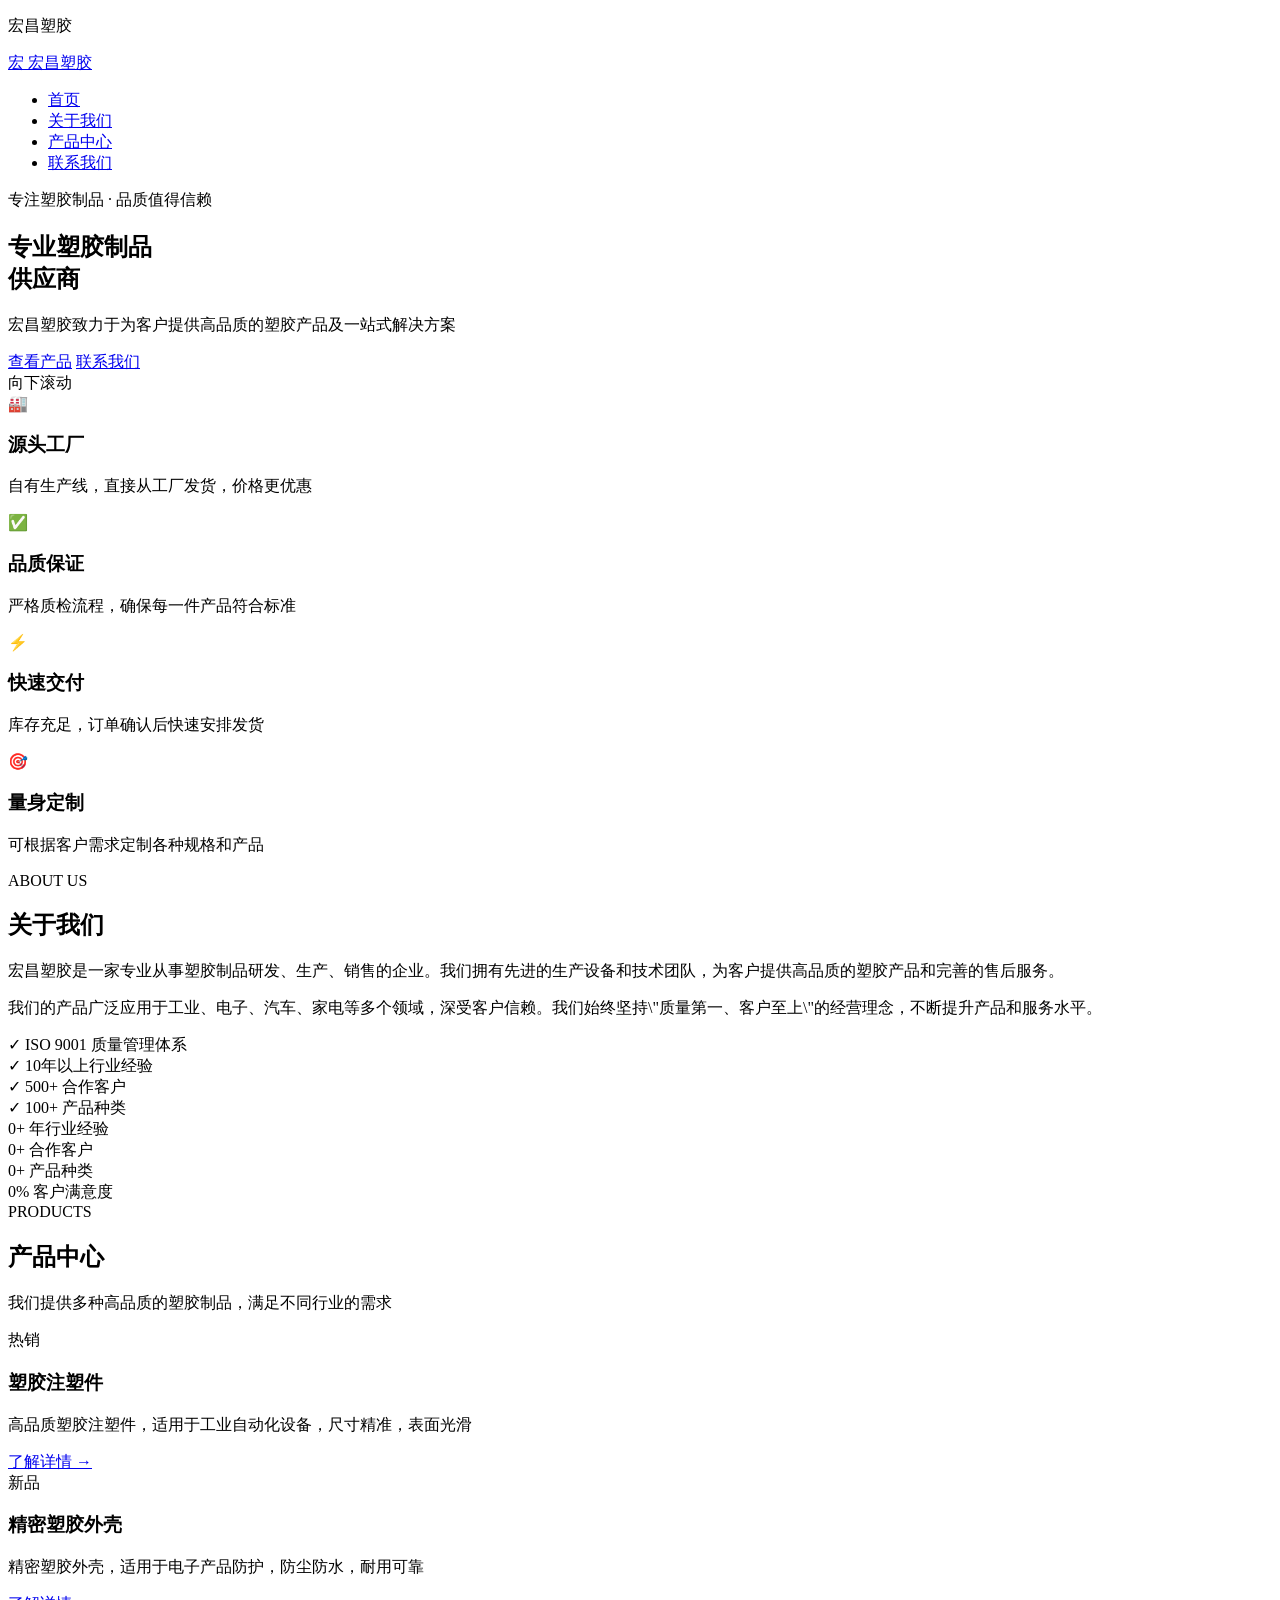
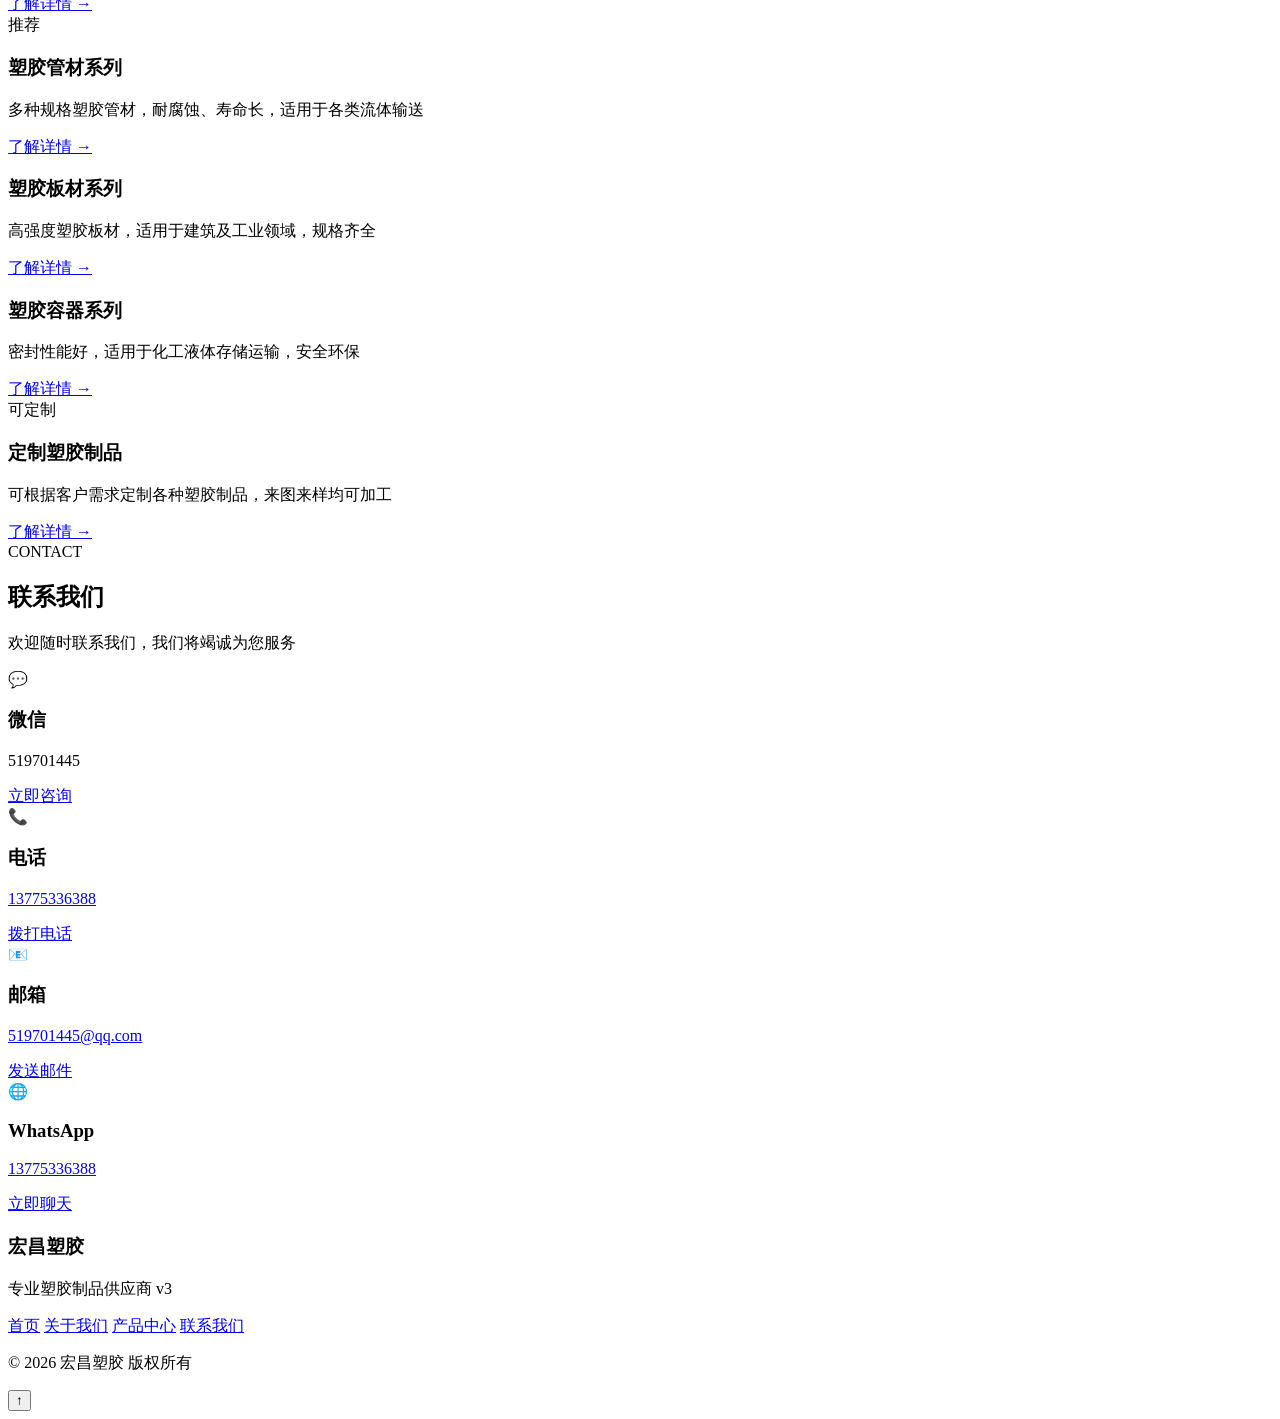
==== index.html @ 7a1fdb58 "强制刷新版本v3" ====
﻿<!DOCTYPE html>
<html lang=\"zh-CN\">
<head>
    <meta charset=\"UTF-8\">
    <meta name=\"viewport\" content=\"width=device-width, initial-scale=1.0\">
    <title>宏昌塑胶 - 专业塑胶制品供应商 v3</title>
    <link rel=\"stylesheet\" href="css/style.css?t=202607172342">
    <!-- 引入 Google Fonts -->
    <link rel=\"preconnect\" href=\"https://fonts.googleapis.com\">
    <link href=\"https://fonts.googleapis.com/css2?family=Noto+Sans+SC:wght@300;400;500;700;900&display=swap\" rel=\"stylesheet\">
</head>
<body>
    <!-- 加载动画 -->
    <div class=\"loader\" id=\"loader\">
        <div class=\"loader-circle\"></div>
        <p class=\"loader-text\">宏昌塑胶</p>
    </div>

    <!-- 导航栏 -->
    <nav class=\"navbar\" id=\"navbar\">
        <div class=\"container nav-content\">
            <a href=\"#home\" class=\"logo\">
                <span class=\"logo-icon\">宏</span>
                <span class=\"logo-text\">宏昌塑胶</span>
            </a>
            <ul class=\"nav-links\" id=\"navLinks\">
                <li><a href=\"#home\" class=\"nav-link active\">首页</a></li>
                <li><a href=\"#about\" class=\"nav-link\">关于我们</a></li>
                <li><a href=\"#products\" class=\"nav-link\">产品中心</a></li>
                <li><a href=\"#contact\" class=\"nav-link\">联系我们</a></li>
            </ul>
            <div class=\"hamburger\" id=\"hamburger\">
                <span></span>
                <span></span>
                <span></span>
            </div>
        </div>
    </nav>

    <!-- 首页横幅 -->
    <section id=\"home\" class=\"hero\">
        <div class=\"hero-bg-pattern\"></div>
        <div class=\"container hero-content\">
            <div class=\"hero-badge fade-up\">专注塑胶制品 · 品质值得信赖</div>
            <h1 class=\"fade-up delay-1\">专业塑胶制品<br>供应商</h1>
            <p class=\"fade-up delay-2\">宏昌塑胶致力于为客户提供高品质的塑胶产品及一站式解决方案</p>
            <div class=\"hero-buttons fade-up delay-3\">
                <a href=\"#products\" class=\"btn-primary\">查看产品</a>
                <a href=\"#contact\" class=\"btn-secondary\">联系我们</a>
            </div>
        </div>
        <div class=\"hero-scroll-indicator\">
            <span>向下滚动</span>
            <div class=\"scroll-arrow\"></div>
        </div>
    </section>

    <!-- 优势亮点 -->
    <section class=\"advantages fade-in\">
        <div class=\"container\">
            <div class=\"advantage-grid\">
                <div class=\"advantage-item\">
                    <div class=\"advantage-icon\">🏭</div>
                    <h3>源头工厂</h3>
                    <p>自有生产线，直接从工厂发货，价格更优惠</p>
                </div>
                <div class=\"advantage-item\">
                    <div class=\"advantage-icon\">✅</div>
                    <h3>品质保证</h3>
                    <p>严格质检流程，确保每一件产品符合标准</p>
                </div>
                <div class=\"advantage-item\">
                    <div class=\"advantage-icon\">⚡</div>
                    <h3>快速交付</h3>
                    <p>库存充足，订单确认后快速安排发货</p>
                </div>
                <div class=\"advantage-item\">
                    <div class=\"advantage-icon\">🎯</div>
                    <h3>量身定制</h3>
                    <p>可根据客户需求定制各种规格和产品</p>
                </div>
            </div>
        </div>
    </section>

    <!-- 关于我们 -->
    <section id=\"about\" class=\"about\">
        <div class=\"container\">
            <div class=\"about-wrapper\">
                <div class=\"about-left fade-in\">
                    <span class=\"section-label\">ABOUT US</span>
                    <h2 class=\"section-title\">关于我们</h2>
                    <div class=\"section-line\"></div>
                    <p class=\"about-desc\">宏昌塑胶是一家专业从事塑胶制品研发、生产、销售的企业。我们拥有先进的生产设备和技术团队，为客户提供高品质的塑胶产品和完善的售后服务。</p>
                    <p class=\"about-desc\">我们的产品广泛应用于工业、电子、汽车、家电等多个领域，深受客户信赖。我们始终坚持\"质量第一、客户至上\"的经营理念，不断提升产品和服务水平。</p>
                    <div class=\"about-features\">
                        <div class=\"feature-item\">
                            <span class=\"feature-check\">✓</span>
                            <span>ISO 9001 质量管理体系</span>
                        </div>
                        <div class=\"feature-item\">
                            <span class=\"feature-check\">✓</span>
                            <span>10年以上行业经验</span>
                        </div>
                        <div class=\"feature-item\">
                            <span class=\"feature-check\">✓</span>
                            <span>500+ 合作客户</span>
                        </div>
                        <div class=\"feature-item\">
                            <span class=\"feature-check\">✓</span>
                            <span>100+ 产品种类</span>
                        </div>
                    </div>
                </div>
                <div class=\"about-right fade-in\">
                    <div class=\"stats-grid\">
                        <div class=\"stat-card\">
                            <span class=\"stat-number\" data-target=\"10\">0</span><span class=\"stat-suffix\">+</span>
                            <span class=\"stat-label\">年行业经验</span>
                        </div>
                        <div class=\"stat-card\">
                            <span class=\"stat-number\" data-target=\"500\">0</span><span class=\"stat-suffix\">+</span>
                            <span class=\"stat-label\">合作客户</span>
                        </div>
                        <div class=\"stat-card\">
                            <span class=\"stat-number\" data-target=\"100\">0</span><span class=\"stat-suffix\">+</span>
                            <span class=\"stat-label\">产品种类</span>
                        </div>
                        <div class=\"stat-card\">
                            <span class=\"stat-number\" data-target=\"98\">0</span><span class=\"stat-suffix\">%</span>
                            <span class=\"stat-label\">客户满意度</span>
                        </div>
                    </div>
                </div>
            </div>
        </div>
    </section>

    <!-- 产品中心 -->
    <section id=\"products\" class=\"products\">
        <div class=\"container\">
            <div class=\"products-header fade-in\">
                <span class=\"section-label\">PRODUCTS</span>
                <h2 class=\"section-title\">产品中心</h2>
                <div class=\"section-line\"></div>
                <p class=\"section-desc\">我们提供多种高品质的塑胶制品，满足不同行业的需求</p>
            </div>
            <div class=\"product-grid\">
                <div class=\"product-card fade-in\">
                    <div class=\"product-badge\">热销</div>
                    <div class=\"product-img\">
                        <div class="product-img-inner img-1"></div>
                    </div>
                    <div class=\"product-info\">
                        <h3>塑胶注塑件</h3>
                        <p>高品质塑胶注塑件，适用于工业自动化设备，尺寸精准，表面光滑</p>
                        <a href=\"#contact\" class=\"product-contact\">了解详情 →</a>
                    </div>
                </div>
                <div class=\"product-card fade-in\">
                    <div class=\"product-badge\">新品</div>
                    <div class=\"product-img\">
                        <div class="product-img-inner img-2"></div>
                    </div>
                    <div class=\"product-info\">
                        <h3>精密塑胶外壳</h3>
                        <p>精密塑胶外壳，适用于电子产品防护，防尘防水，耐用可靠</p>
                        <a href=\"#contact\" class=\"product-contact\">了解详情 →</a>
                    </div>
                </div>
                <div class=\"product-card fade-in\">
                    <div class=\"product-badge\">推荐</div>
                    <div class=\"product-img\">
                        <div class="product-img-inner img-3"></div>
                    </div>
                    <div class=\"product-info\">
                        <h3>塑胶管材系列</h3>
                        <p>多种规格塑胶管材，耐腐蚀、寿命长，适用于各类流体输送</p>
                        <a href=\"#contact\" class=\"product-contact\">了解详情 →</a>
                    </div>
                </div>
                <div class=\"product-card fade-in\">
                    <div class=\"product-img\">
                        <div class="product-img-inner img-4"></div>
                    </div>
                    <div class=\"product-info\">
                        <h3>塑胶板材系列</h3>
                        <p>高强度塑胶板材，适用于建筑及工业领域，规格齐全</p>
                        <a href=\"#contact\" class=\"product-contact\">了解详情 →</a>
                    </div>
                </div>
                <div class=\"product-card fade-in\">
                    <div class=\"product-img\">
                        <div class="product-img-inner img-5"></div>
                    </div>
                    <div class=\"product-info\">
                        <h3>塑胶容器系列</h3>
                        <p>密封性能好，适用于化工液体存储运输，安全环保</p>
                        <a href=\"#contact\" class=\"product-contact\">了解详情 →</a>
                    </div>
                </div>
                <div class=\"product-card fade-in\">
                    <div class=\"product-badge\">可定制</div>
                    <div class=\"product-img\">
                        <div class="product-img-inner img-6"></div>
                    </div>
                    <div class=\"product-info\">
                        <h3>定制塑胶制品</h3>
                        <p>可根据客户需求定制各种塑胶制品，来图来样均可加工</p>
                        <a href=\"#contact\" class=\"product-contact\">了解详情 →</a>
                    </div>
                </div>
            </div>
        </div>
    </section>

    <!-- 联系我们 -->
    <section id=\"contact\" class=\"contact\">
        <div class=\"container\">
            <div class=\"contact-wrapper fade-in\">
                <div class=\"contact-header\">
                    <span class=\"section-label section-label-light\">CONTACT</span>
                    <h2 class=\"section-title section-title-light\">联系我们</h2>
                    <div class=\"section-line section-line-light\"></div>
                    <p class=\"section-desc section-desc-light\">欢迎随时联系我们，我们将竭诚为您服务</p>
                </div>
                <div class=\"contact-grid\">
                    <div class=\"contact-card\">
                        <div class=\"contact-card-icon\">💬</div>
                        <h3>微信</h3>
                        <p class=\"contact-value\">519701445</p>
                        <a href=\"https://weixin.qq.com/\" target=\"_blank\" class=\"contact-action\">立即咨询</a>
                    </div>
                    <div class=\"contact-card\">
                        <div class=\"contact-card-icon\">📞</div>
                        <h3>电话</h3>
                        <p class=\"contact-value\"><a href=\"tel:13775336388\">13775336388</a></p>
                        <a href=\"tel:13775336388\" class=\"contact-action\">拨打电话</a>
                    </div>
                    <div class=\"contact-card\">
                        <div class=\"contact-card-icon\">📧</div>
                        <h3>邮箱</h3>
                        <p class=\"contact-value\"><a href=\"mailto:519701445@qq.com\">519701445@qq.com</a></p>
                        <a href=\"mailto:519701445@qq.com\" class=\"contact-action\">发送邮件</a>
                    </div>
                    <div class=\"contact-card\">
                        <div class=\"contact-card-icon\">🌐</div>
                        <h3>WhatsApp</h3>
                        <p class=\"contact-value\"><a href=\"https://wa.me/8613775336388\" target=\"_blank\">13775336388</a></p>
                        <a href=\"https://wa.me/8613775336388\" target=\"_blank\" class=\"contact-action\">立即聊天</a>
                    </div>
                </div>
            </div>
        </div>
    </section>

    <!-- 页脚 -->
    <footer class=\"footer\">
        <div class=\"container\">
            <div class=\"footer-content\">
                <div class=\"footer-brand\">
                    <h3>宏昌塑胶</h3>
                    <p>专业塑胶制品供应商 v3</p>
                </div>
                <div class=\"footer-links\">
                    <a href=\"#home\">首页</a>
                    <a href=\"#about\">关于我们</a>
                    <a href=\"#products\">产品中心</a>
                    <a href=\"#contact\">联系我们</a>
                </div>
            </div>
            <div class=\"footer-divider\"></div>
            <p>&copy; 2026 宏昌塑胶 版权所有</p>
        </div>
    </footer>

    <!-- 回到顶部按钮 -->
    <button class=\"back-to-top\" id=\"backToTop\" title=\"回到顶部\">↑</button>

    <script>// 加载动画
window.addEventListener('load', function() {
    const loader = document.getElementById('loader');
    if (loader) {
        setTimeout(function() { loader.classList.add('hidden'); }, 800);
    }
});

// 等待 DOM 加载
document.addEventListener('DOMContentLoaded', function() {

// 移动端导航菜单切换
const hamburger = document.getElementById('hamburger');
const navLinks = document.getElementById('navLinks');

if (hamburger && navLinks) {
    hamburger.addEventListener('click', function() {
        navLinks.classList.toggle('active');
        const spans = hamburger.querySelectorAll('span');
        if (navLinks.classList.contains('active')) {
            spans[0].style.transform = 'rotate(45deg) translate(5px, 5px)';
            spans[1].style.opacity = '0';
            spans[2].style.transform = 'rotate(-45deg) translate(7px, -6px)';
        } else {
            spans[0].style.transform = 'none';
            spans[1].style.opacity = '1';
            spans[2].style.transform = 'none';
        }
    });
}

// 点击导航链接后自动关闭菜单
const navItems = document.querySelectorAll('.nav-link');
navItems.forEach(function(item) {
    item.addEventListener('click', function() {
        if (navLinks && navLinks.classList.contains('active')) {
            navLinks.classList.remove('active');
        }
    });
});

// 平滑滚动
document.querySelectorAll('a[href^=\"#\"]').forEach(function(anchor) {
    anchor.addEventListener('click', function(e) {
        e.preventDefault();
        const target = document.querySelector(this.getAttribute('href'));
        if (target) {
            const offsetTop = target.offsetTop - 70;
            window.scrollTo({ top: offsetTop, behavior: 'smooth' });
        }
    });
});

// 导航栏滚动效果
window.addEventListener('scroll', function() {
    const navbar = document.getElementById('navbar');
    const backToTop = document.getElementById('backToTop');
    
    if (navbar) {
        if (window.scrollY > 50) { navbar.classList.add('scrolled'); }
        else { navbar.classList.remove('scrolled'); }
    }

    if (backToTop) {
        if (window.scrollY > 400) { backToTop.classList.add('show'); }
        else { backToTop.classList.remove('show'); }
    }
});

// 回到顶部
const backToTopBtn = document.getElementById('backToTop');
if (backToTopBtn) {
    backToTopBtn.addEventListener('click', function() {
        window.scrollTo({ top: 0, behavior: 'smooth' });
    });
}

// 滚动淡入动画
function handleScrollAnimation() {
    const elements = document.querySelectorAll('.fade-in, .fade-up');
    elements.forEach(function(el) {
        const rect = el.getBoundingClientRect();
        if (rect.top < window.innerHeight * 0.85) {
            el.classList.add('visible');
        }
    });
}

window.addEventListener('scroll', handleScrollAnimation);
handleScrollAnimation();

// 数字递增动画
function animateCounters() {
    const counters = document.querySelectorAll('.stat-number[data-target]');
    counters.forEach(function(counter) {
        const rect = counter.getBoundingClientRect();
        if (rect.top < window.innerHeight && !counter.dataset.animated) {
            counter.dataset.animated = 'true';
            const target = parseInt(counter.getAttribute('data-target'));
            const duration = 2000;
            const step = target / (duration / 16);
            let current = 0;
            function updateCounter() {
                current += step;
                if (current < target) {
                    counter.textContent = Math.floor(current);
                    requestAnimationFrame(updateCounter);
                } else {
                    counter.textContent = target;
                }
            }
            updateCounter();
        }
    });
}

window.addEventListener('scroll', animateCounters);
animateCounters();

// 导航高亮
function updateActiveNav() {
    const sections = document.querySelectorAll('section[id]');
    const scrollPos = window.scrollY + 100;
    sections.forEach(function(section) {
        const top = section.offsetTop;
        const height = section.offsetHeight;
        const id = section.getAttribute('id');
        const link = document.querySelector('.nav-link[href=\"#' + id + '\"]');
        if (link) {
            if (scrollPos >= top && scrollPos < top + height) {
                document.querySelectorAll('.nav-link').forEach(function(l) {
                    l.classList.remove('active');
                });
                link.classList.add('active');
            }
        }
    });
}

window.addEventListener('scroll', updateActiveNav);

}); // DOMContentLoaded end</script>
</body>
</html>
---- css/style.css ----
﻿/* ===== 基础重置 ===== */
* { margin: 0; padding: 0; box-sizing: border-box; }
html { scroll-behavior: smooth; }
body {
    font-family: 'Noto Sans SC', -apple-system, BlinkMacSystemFont, "Microsoft YaHei", sans-serif;
    color: #333; line-height: 1.6; overflow-x: hidden;
}
.container { max-width: 1200px; margin: 0 auto; padding: 0 20px; }

/* ===== 加载动画 ===== */
.loader {
    position: fixed; top: 0; left: 0; width: 100%; height: 100%;
    background: #0a0a0a; display: flex; flex-direction: column;
    align-items: center; justify-content: center; z-index: 9999;
    transition: opacity 0.5s, visibility 0.5s;
}
.loader.hidden { opacity: 0; visibility: hidden; }
.loader-circle {
    width: 60px; height: 60px;
    border: 3px solid rgba(255,255,255,0.1);
    border-top-color: #2563eb; border-radius: 50%;
    animation: spin 1s linear infinite;
}
@keyframes spin { to { transform: rotate(360deg); } }
.loader-text { color: #fff; margin-top: 20px; font-size: 18px; letter-spacing: 4px; }

/* ===== 导航栏 ===== */
.navbar {
    background: rgba(255,255,255,0.95);
    backdrop-filter: blur(20px);
    position: fixed; width: 100%; top: 0; z-index: 1000;
    transition: all 0.3s;
}
.navbar.scrolled { box-shadow: 0 2px 30px rgba(0,0,0,0.08); }
.nav-content {
    display: flex; justify-content: space-between; align-items: center; height: 70px;
}
.logo { display: flex; align-items: center; gap: 10px; text-decoration: none; }
.logo-icon {
    width: 40px; height: 40px;
    background: linear-gradient(135deg, #2563eb, #1d4ed8);
    color: #fff; display: flex; align-items: center; justify-content: center;
    font-size: 20px; font-weight: 900; border-radius: 8px;
}
.logo-text { font-size: 20px; font-weight: 700; color: #000; letter-spacing: 1px; }
.nav-links { display: flex; list-style: none; gap: 10px; }
.nav-link {
    text-decoration: none; color: #555; font-size: 15px;
    font-weight: 500; padding: 8px 18px; border-radius: 6px;
    transition: all 0.3s;
}
.nav-link:hover, .nav-link.active { color: #2563eb; background: rgba(37,99,235,0.08); }
.hamburger { display: none; flex-direction: column; cursor: pointer; gap: 5px; padding: 5px; }
.hamburger span { width: 25px; height: 2.5px; background: #000; border-radius: 2px; transition: 0.3s; }

/* ===== 首页横幅 ===== */
.hero {
    margin-top: 70px; min-height: 600px;
    background: linear-gradient(135deg, #0a0a0a 0%, #1a1a2e 50%, #16213e 100%);
    display: flex; align-items: center; justify-content: center;
    text-align: center; position: relative; overflow: hidden;
}
.hero-bg-pattern {
    position: absolute; top: 0; left: 0; width: 100%; height: 100%;
    background-image:
        radial-gradient(circle at 20% 30%, rgba(37,99,235,0.15) 0%, transparent 50%),
        radial-gradient(circle at 80% 70%, rgba(37,99,235,0.1) 0%, transparent 50%);
}
.hero-content { position: relative; z-index: 1; padding: 60px 0; }
.hero-badge {
    display: inline-block; padding: 8px 24px;
    background: rgba(37,99,235,0.15); border: 1px solid rgba(37,99,235,0.3);
    color: #60a5fa; font-size: 14px; border-radius: 50px;
    margin-bottom: 30px; letter-spacing: 2px;
}
.hero h1 { font-size: 56px; margin-bottom: 20px; letter-spacing: 3px; color: #fff; font-weight: 900; line-height: 1.3; }
.hero h1 br { display: block; }
.hero p { font-size: 18px; margin-bottom: 40px; opacity: 0.7; color: #ccc; max-width: 600px; margin-left: auto; margin-right: auto; }
.hero-buttons { display: flex; gap: 16px; justify-content: center; flex-wrap: wrap; }
.btn-primary {
    display: inline-block; padding: 16px 44px; background: #2563eb;
    color: #fff; text-decoration: none; font-size: 16px; font-weight: 600;
    border-radius: 8px; transition: all 0.3s;
    box-shadow: 0 4px 20px rgba(37,99,235,0.4);
}
.btn-primary:hover { background: #1d4ed8; transform: translateY(-3px); box-shadow: 0 8px 30px rgba(37,99,235,0.5); }
.btn-secondary {
    display: inline-block; padding: 16px 44px; background: transparent;
    color: #fff; text-decoration: none; font-size: 16px; font-weight: 600;
    border-radius: 8px; border: 2px solid rgba(255,255,255,0.3); transition: all 0.3s;
}
.btn-secondary:hover { border-color: #fff; background: rgba(255,255,255,0.1); transform: translateY(-3px); }
.hero-scroll-indicator {
    position: absolute; bottom: 30px; left: 50%; transform: translateX(-50%);
    display: flex; flex-direction: column; align-items: center; gap: 8px;
    color: rgba(255,255,255,0.4); font-size: 12px; letter-spacing: 2px;
}
.scroll-arrow {
    width: 20px; height: 20px;
    border-right: 2px solid rgba(255,255,255,0.4);
    border-bottom: 2px solid rgba(255,255,255,0.4);
    transform: rotate(45deg);
    animation: bounce 2s infinite;
}
@keyframes bounce {
    0%, 20%, 50%, 80%, 100% { transform: rotate(45deg) translateY(0); }
    40% { transform: rotate(45deg) translateY(-8px); }
    60% { transform: rotate(45deg) translateY(-4px); }
}

/* ===== 通用标题 ===== */
.section-label {
    display: inline-block; font-size: 12px; font-weight: 700;
    letter-spacing: 4px; color: #2563eb; margin-bottom: 12px; text-transform: uppercase;
}
.section-title { font-size: 36px; margin-bottom: 15px; color: #000; font-weight: 800; line-height: 1.3; }
.section-line { width: 60px; height: 3px; background: linear-gradient(90deg, #2563eb, #60a5fa); border-radius: 2px; margin-bottom: 20px; }
.section-desc { text-align: center; font-size: 16px; color: #888; margin-bottom: 60px; }

/* ===== 优势亮点 ===== */
.advantages { padding: 80px 0; background: #fff; }
.advantage-grid { display: grid; grid-template-columns: repeat(4, 1fr); gap: 30px; }
.advantage-item {
    text-align: center; padding: 40px 25px; border-radius: 12px;
    transition: all 0.3s; border: 1px solid #f0f0f0;
}
.advantage-item:hover { transform: translateY(-5px); box-shadow: 0 10px 40px rgba(0,0,0,0.08); border-color: transparent; }
.advantage-icon { font-size: 48px; margin-bottom: 18px; }
.advantage-item h3 { font-size: 18px; margin-bottom: 10px; color: #000; font-weight: 700; }
.advantage-item p { font-size: 14px; color: #777; line-height: 1.8; }

/* ===== 关于我们 ===== */
.about { padding: 100px 0; background: #fafbfc; }
.about-wrapper { display: grid; grid-template-columns: 1fr 1fr; gap: 80px; align-items: center; }
.about-left .section-title { text-align: left; }
.about-left .section-line { margin-bottom: 25px; }
.about-desc { margin-bottom: 16px; font-size: 15px; color: #555; line-height: 2; text-align: justify; }
.about-features { margin-top: 30px; display: grid; grid-template-columns: 1fr 1fr; gap: 12px; }
.feature-item { display: flex; align-items: center; gap: 10px; font-size: 14px; color: #444; }
.feature-check {
    width: 22px; height: 22px; background: #2563eb; color: #fff;
    border-radius: 50%; display: flex; align-items: center; justify-content: center;
    font-size: 12px; flex-shrink: 0;
}
.stats-grid { display: grid; grid-template-columns: 1fr 1fr; gap: 20px; }
.stat-card {
    text-align: center; padding: 35px 20px; background: #fff;
    border-radius: 16px; box-shadow: 0 4px 20px rgba(0,0,0,0.05);
    transition: transform 0.3s;
}
.stat-card:hover { transform: translateY(-5px); }
.stat-number { font-size: 48px; font-weight: 900; color: #2563eb; }
.stat-suffix { font-size: 24px; font-weight: 700; color: #2563eb; }
.stat-label { display: block; margin-top: 8px; font-size: 14px; color: #888; }

/* ===== 产品中心 ===== */
.products { padding: 100px 0; background: #fff; }
.products-header { text-align: center; margin-bottom: 50px; }
.products-header .section-title { text-align: center; }
.products-header .section-line { margin: 0 auto 20px; }
.product-grid { display: grid; grid-template-columns: repeat(3, 1fr); gap: 30px; }
.product-card {
    background: #fff; border-radius: 16px; overflow: hidden;
    box-shadow: 0 2px 20px rgba(0,0,0,0.06);
    transition: all 0.4s; border: 1px solid #f0f0f0; position: relative;
}
.product-card:hover { transform: translateY(-8px); box-shadow: 0 15px 50px rgba(0,0,0,0.12); border-color: transparent; }
.product-badge {
    position: absolute; top: 15px; right: 15px; padding: 5px 14px;
    background: #2563eb; color: #fff; font-size: 12px;
    border-radius: 4px; font-weight: 600; z-index: 2;
}
.product-img { width: 100%; height: 220px; overflow: hidden; background: #f5f5f5; position: relative; }
.product-img-inner {
    width: 100%; height: 100%;
    background-size: cover; background-position: center;
    transition: transform 0.6s;
}
.product-card:hover .product-img-inner { transform: scale(1.05); }
.img-1 { background: linear-gradient(135deg, #667eea 0%, #764ba2 100%); }
.img-2 { background: linear-gradient(135deg, #f093fb 0%, #f5576c 100%); }
.img-3 { background: linear-gradient(135deg, #4facfe 0%, #00f2fe 100%); }
.img-4 { background: linear-gradient(135deg, #43e97b 0%, #38f9d7 100%); }
.img-5 { background: linear-gradient(135deg, #fa709a 0%, #fee140 100%); }
.img-6 { background: linear-gradient(135deg, #a18cd1 0%, #fbc2eb 100%); }
.product-img-inner::after {
    content: "\1F4E6";
    position: absolute; top: 50%; left: 50%;
    transform: translate(-50%, -50%);
    font-size: 48px; opacity: 0.6;
}
.product-info { padding: 24px; }
.product-info h3 { font-size: 19px; margin-bottom: 10px; color: #000; font-weight: 700; }
.product-info p { font-size: 14px; color: #777; margin-bottom: 16px; line-height: 1.8; }
.product-contact { display: inline-block; font-size: 14px; color: #2563eb; text-decoration: none; font-weight: 600; transition: all 0.3s; }
.product-contact:hover { color: #1d4ed8; letter-spacing: 1px; }

/* ===== 联系我们 ===== */
.contact { padding: 100px 0; background: linear-gradient(135deg, #0a0a0a 0%, #1a1a2e 100%); }
.contact-wrapper { max-width: 900px; margin: 0 auto; }
.section-label-light { color: #60a5fa !important; }
.section-title-light { color: #fff !important; }
.section-line-light { background: linear-gradient(90deg, #2563eb, #60a5fa) !important; margin: 0 auto 20px !important; }
.section-desc-light { color: #888 !important; }
.contact-grid { display: grid; grid-template-columns: repeat(2, 1fr); gap: 20px; }
.contact-card {
    text-align: center; padding: 40px 25px;
    background: rgba(255,255,255,0.05); border: 1px solid rgba(255,255,255,0.1);
    border-radius: 16px; transition: all 0.3s;
}
.contact-card:hover { background: rgba(255,255,255,0.1); transform: translateY(-5px); border-color: rgba(37,99,235,0.4); }
.contact-card-icon { font-size: 40px; margin-bottom: 15px; }
.contact-card h3 { font-size: 18px; margin-bottom: 10px; color: #fff; font-weight: 600; }
.contact-value { font-size: 16px; color: #aaa; margin-bottom: 15px; word-break: break-all; }
.contact-value a { color: #60a5fa; text-decoration: none; transition: color 0.3s; }
.contact-value a:hover { color: #fff; }
.contact-action {
    display: inline-block; padding: 8px 24px;
    border: 1px solid rgba(37,99,235,0.5); color: #60a5fa;
    text-decoration: none; font-size: 13px; border-radius: 6px;
    transition: all 0.3s;
}
.contact-action:hover { background: #2563eb; border-color: #2563eb; color: #fff; }

/* ===== 页脚 ===== */
.footer { background: #050505; color: #555; padding: 50px 0 30px; }
.footer-content { display: flex; justify-content: space-between; align-items: center; margin-bottom: 30px; }
.footer-brand h3 { color: #fff; font-size: 22px; margin-bottom: 5px; }
.footer-brand p { color: #666; font-size: 14px; }
.footer-links { display: flex; gap: 30px; }
.footer-links a { color: #888; text-decoration: none; font-size: 14px; transition: color 0.3s; }
.footer-links a:hover { color: #2563eb; }
.footer-divider { height: 1px; background: #1a1a1a; margin-bottom: 25px; }
.footer p { text-align: center; font-size: 13px; }

/* ===== 回到顶部 ===== */
.back-to-top {
    position: fixed; bottom: 30px; right: 30px;
    width: 48px; height: 48px; background: #2563eb; color: #fff;
    border: none; border-radius: 12px; font-size: 20px;
    cursor: pointer; opacity: 0; visibility: hidden;
    transition: all 0.3s; box-shadow: 0 4px 15px rgba(37,99,235,0.4); z-index: 999;
}
.back-to-top.show { opacity: 1; visibility: visible; }
.back-to-top:hover { background: #1d4ed8; transform: translateY(-3px); }

/* ===== 滚动动画 ===== */
.fade-in { opacity: 0; transform: translateY(40px); transition: opacity 0.8s ease, transform 0.8s ease; }
.fade-in.visible { opacity: 1; transform: translateY(0); }
.fade-up { opacity: 0; transform: translateY(30px); transition: opacity 0.6s ease, transform 0.6s ease; }
.fade-up.visible { opacity: 1; transform: translateY(0); }
.delay-1 { transition-delay: 0.1s; }
.delay-2 { transition-delay: 0.2s; }
.delay-3 { transition-delay: 0.3s; }

/* ===== 响应式 ===== */
@media (max-width: 768px) {
    .nav-links {
        display: none; position: absolute; top: 70px; left: 0; width: 100%;
        background: #fff; flex-direction: column; padding: 20px; gap: 5px;
        box-shadow: 0 10px 30px rgba(0,0,0,0.1);
    }
    .nav-links.active { display: flex; }
    .nav-link { padding: 12px 18px; }
    .hamburger { display: flex; }
    .hero { min-height: 500px; }
    .hero h1 { font-size: 32px; }
    .hero p { font-size: 15px; }
    .hero-buttons { flex-direction: column; align-items: center; }
    .btn-primary, .btn-secondary { width: 200px; text-align: center; }
    .advantage-grid { grid-template-columns: repeat(2, 1fr); gap: 15px; }
    .advantage-item { padding: 25px 15px; }
    .about-wrapper { grid-template-columns: 1fr; gap: 40px; }
    .about-left .section-title { text-align: center; }
    .about-left .section-line { margin: 0 auto 25px; }
    .about-features { grid-template-columns: 1fr; }
    .product-grid { grid-template-columns: 1fr; }
    .contact-grid { grid-template-columns: 1fr; }
    .footer-content { flex-direction: column; gap: 20px; text-align: center; }
    .footer-links { flex-wrap: wrap; justify-content: center; }
    .section-title { font-size: 28px; }
    .stats-grid { grid-template-columns: 1fr 1fr; }
}
@media (max-width: 480px) {
    .advantage-grid { grid-template-columns: 1fr; }
    .stats-grid { grid-template-columns: 1fr; }
    .hero h1 { font-size: 26px; }
}
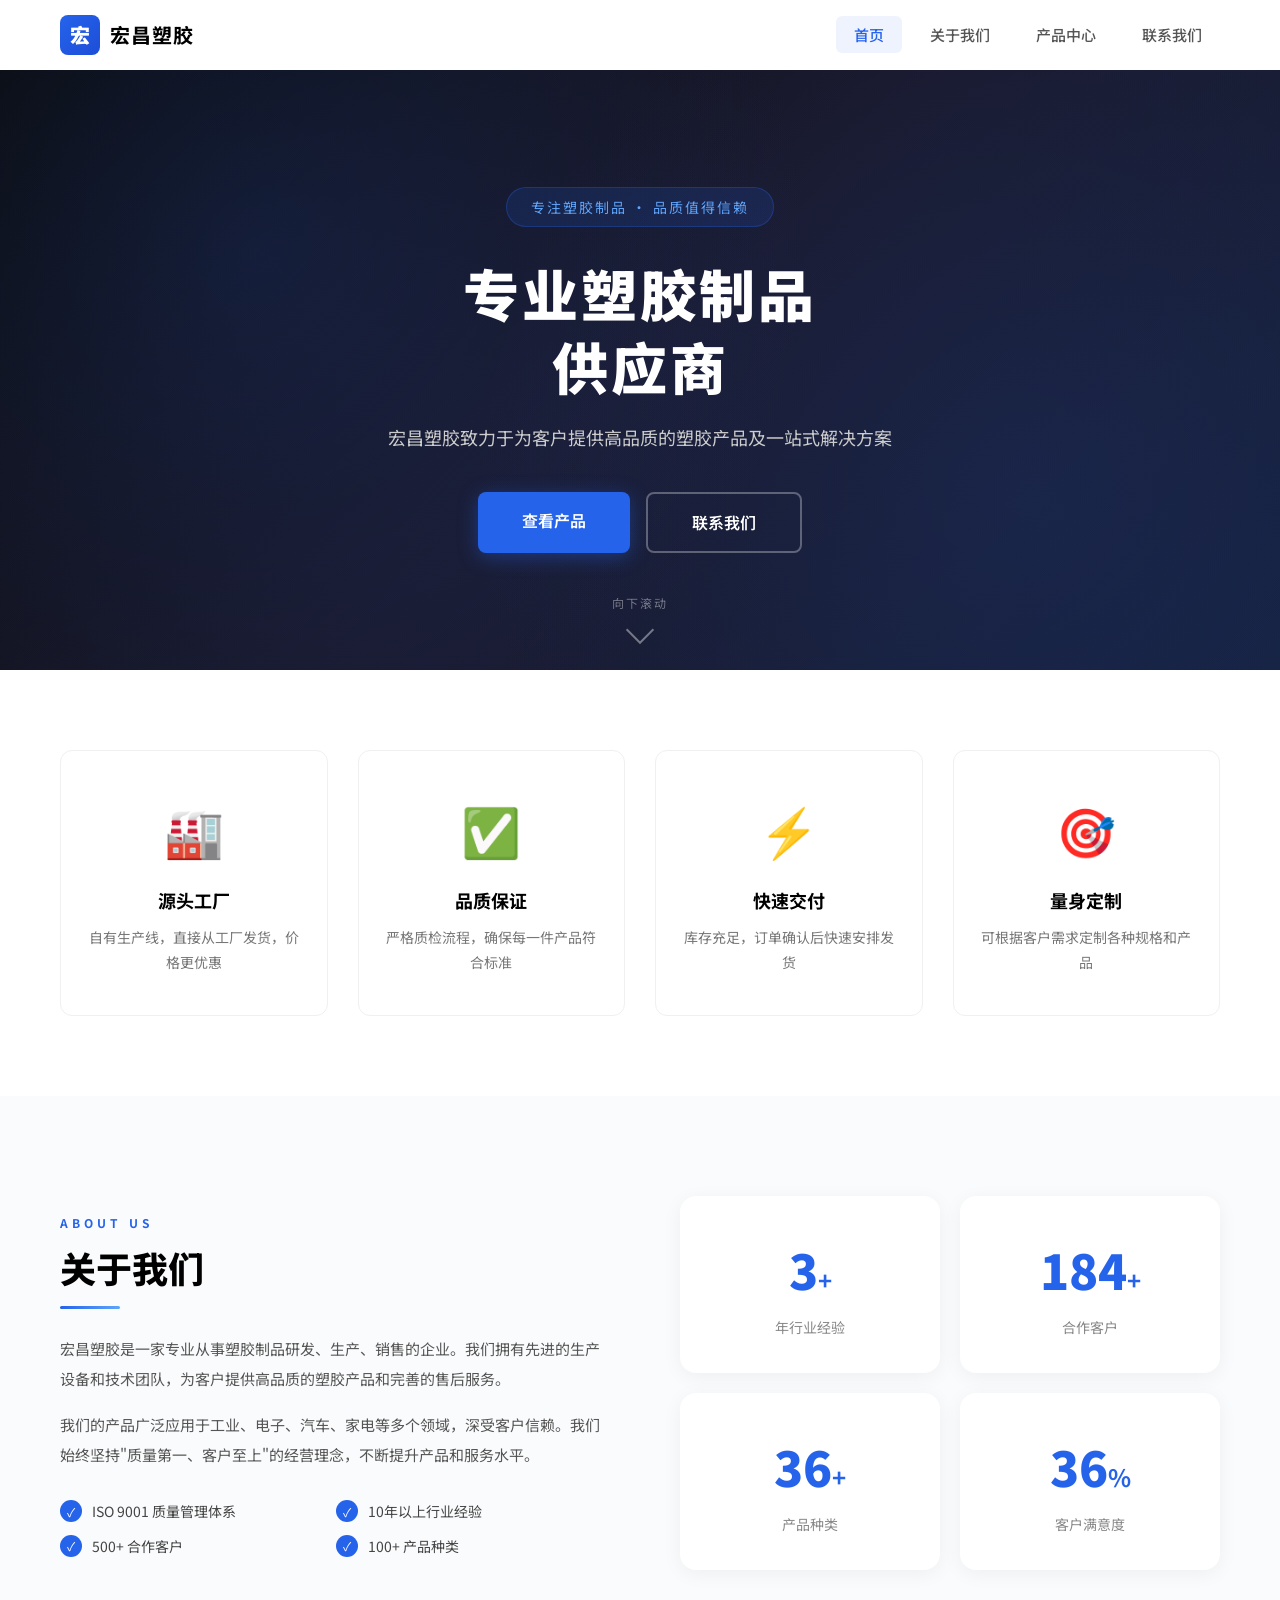
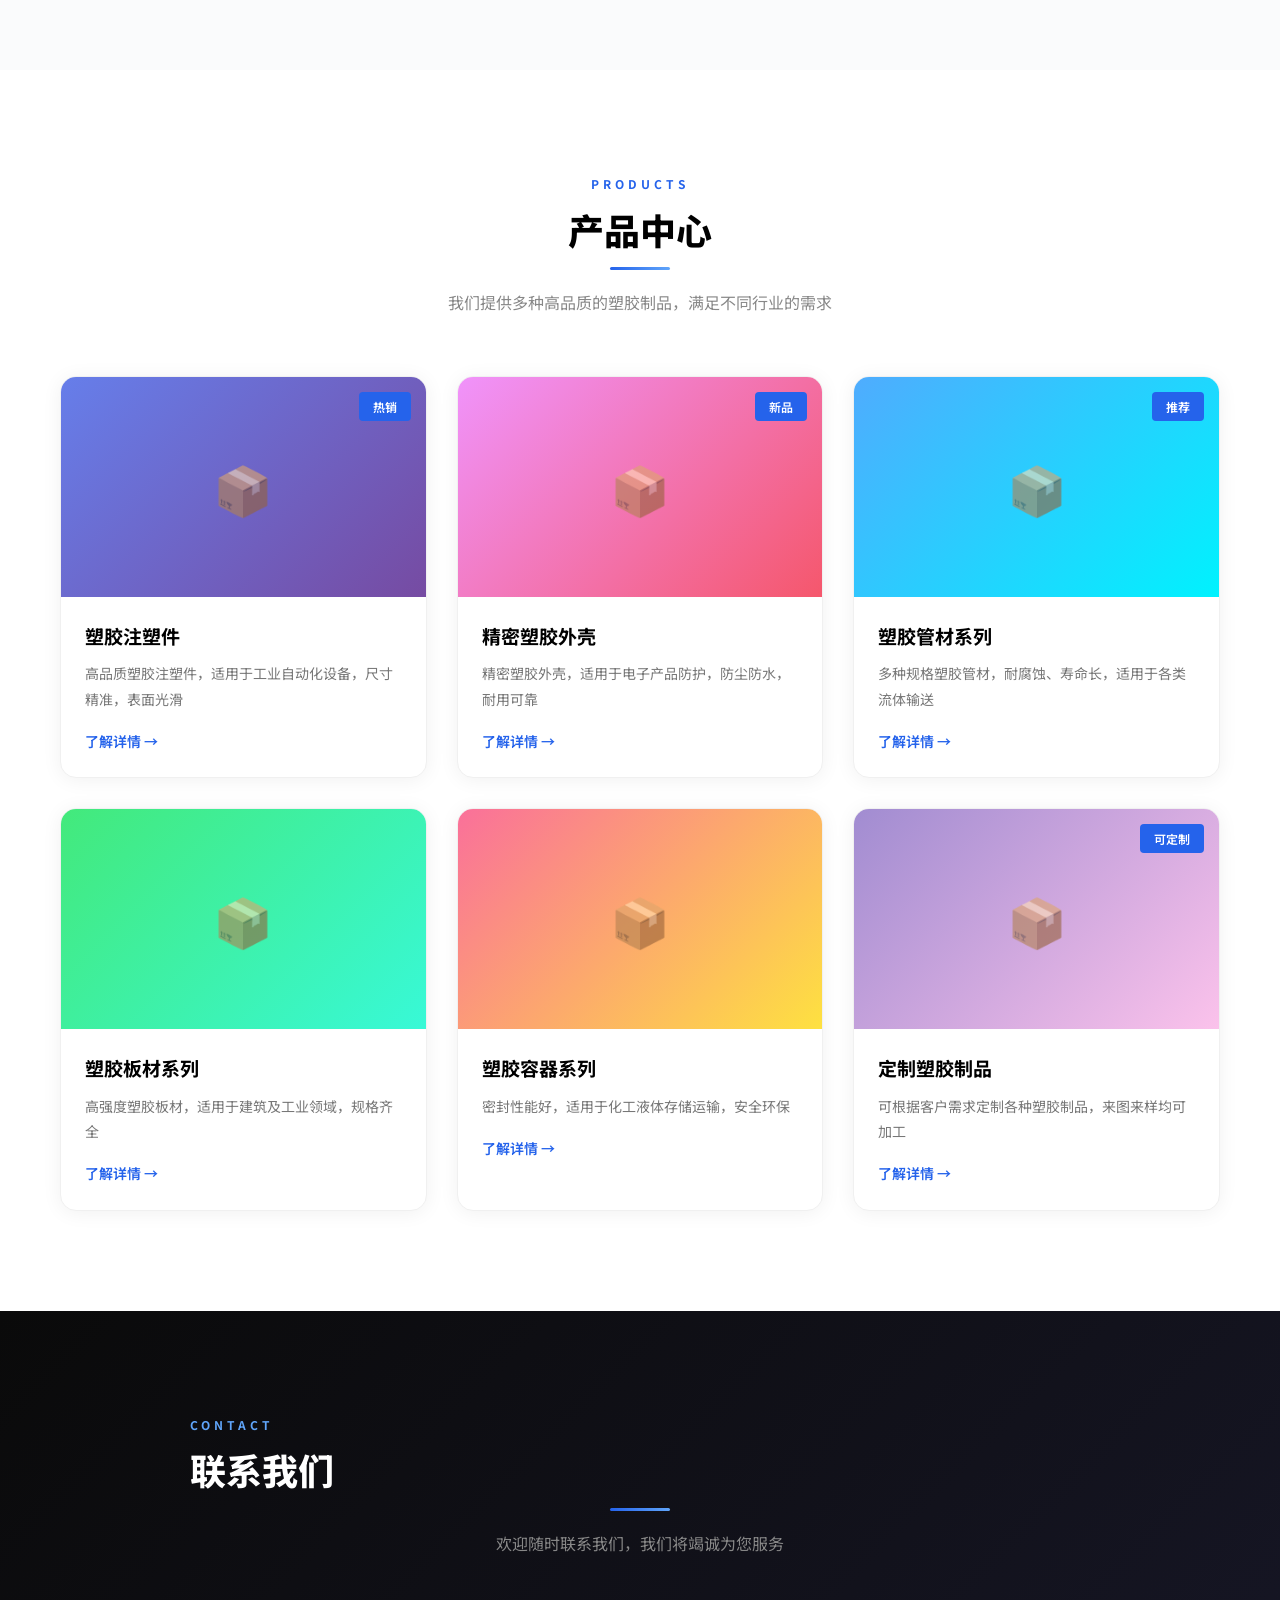
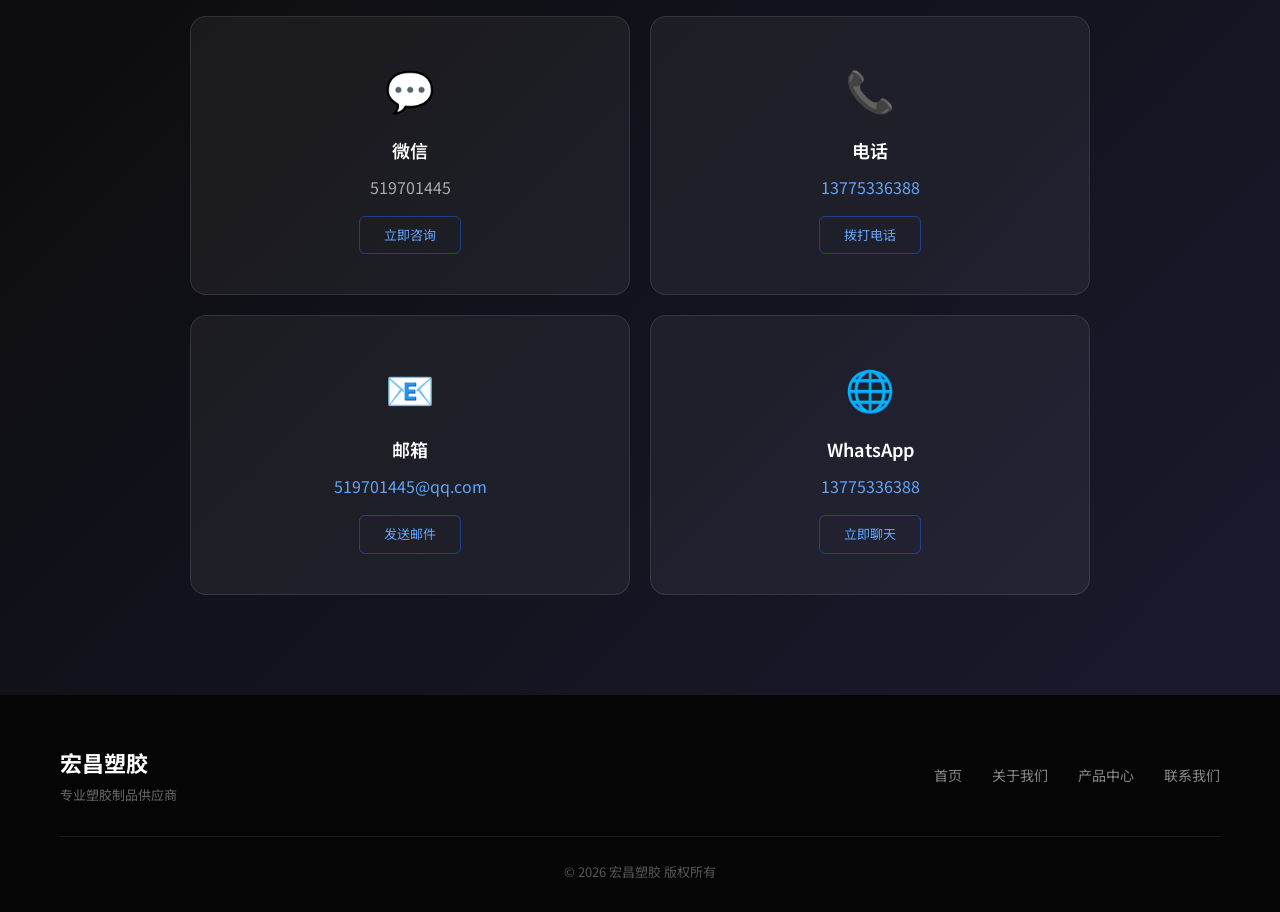
==== commit 98a4df71: "彻底内嵌CSS和JS解决缓存问题" ====
--- a/index.html
+++ b/index.html
@@ -1,283 +1,519 @@
 ﻿<!DOCTYPE html>
-<html lang=\"zh-CN\">
+<html lang="zh-CN">
 <head>
-    <meta charset=\"UTF-8\">
-    <meta name=\"viewport\" content=\"width=device-width, initial-scale=1.0\">
-    <title>宏昌塑胶 - 专业塑胶制品供应商 v3</title>
-    <link rel=\"stylesheet\" href="css/style.css?t=202607172342">
-    <!-- 引入 Google Fonts -->
-    <link rel=\"preconnect\" href=\"https://fonts.googleapis.com\">
-    <link href=\"https://fonts.googleapis.com/css2?family=Noto+Sans+SC:wght@300;400;500;700;900&display=swap\" rel=\"stylesheet\">
+    <meta charset="UTF-8">
+    <meta name="viewport" content="width=device-width, initial-scale=1.0">
+    <title>宏昌塑胶 - 专业塑胶制品供应商</title>
+    <link rel="preconnect" href="https://fonts.googleapis.com">
+    <link href="https://fonts.googleapis.com/css2?family=Noto+Sans+SC:wght@300;400;500;700;900&display=swap" rel="stylesheet">
+    <style>
+/* ===== 基础重置 ===== */
+* { margin: 0; padding: 0; box-sizing: border-box; }
+html { scroll-behavior: smooth; }
+body {
+    font-family: 'Noto Sans SC', -apple-system, BlinkMacSystemFont, "Microsoft YaHei", sans-serif;
+    color: #333; line-height: 1.6; overflow-x: hidden;
+}
+.container { max-width: 1200px; margin: 0 auto; padding: 0 20px; }
+
+/* ===== 加载动画 ===== */
+.loader {
+    position: fixed; top: 0; left: 0; width: 100%; height: 100%;
+    background: #0a0a0a; display: flex; flex-direction: column;
+    align-items: center; justify-content: center; z-index: 9999;
+    transition: opacity 0.5s, visibility 0.5s;
+}
+.loader.hidden { opacity: 0; visibility: hidden; }
+.loader-circle {
+    width: 60px; height: 60px;
+    border: 3px solid rgba(255,255,255,0.1);
+    border-top-color: #2563eb; border-radius: 50%;
+    animation: spin 1s linear infinite;
+}
+@keyframes spin { to { transform: rotate(360deg); } }
+.loader-text { color: #fff; margin-top: 20px; font-size: 18px; letter-spacing: 4px; }
+
+/* ===== 导航栏 ===== */
+.navbar {
+    background: rgba(255,255,255,0.95);
+    backdrop-filter: blur(20px);
+    position: fixed; width: 100%; top: 0; z-index: 1000;
+    transition: all 0.3s;
+}
+.navbar.scrolled { box-shadow: 0 2px 30px rgba(0,0,0,0.08); }
+.nav-content {
+    display: flex; justify-content: space-between; align-items: center; height: 70px;
+}
+.logo { display: flex; align-items: center; gap: 10px; text-decoration: none; }
+.logo-icon {
+    width: 40px; height: 40px;
+    background: linear-gradient(135deg, #2563eb, #1d4ed8);
+    color: #fff; display: flex; align-items: center; justify-content: center;
+    font-size: 20px; font-weight: 900; border-radius: 8px;
+}
+.logo-text { font-size: 20px; font-weight: 700; color: #000; letter-spacing: 1px; }
+.nav-links { display: flex; list-style: none; gap: 10px; }
+.nav-link {
+    text-decoration: none; color: #555; font-size: 15px;
+    font-weight: 500; padding: 8px 18px; border-radius: 6px;
+    transition: all 0.3s;
+}
+.nav-link:hover, .nav-link.active { color: #2563eb; background: rgba(37,99,235,0.08); }
+.hamburger { display: none; flex-direction: column; cursor: pointer; gap: 5px; padding: 5px; }
+.hamburger span { width: 25px; height: 2.5px; background: #000; border-radius: 2px; transition: 0.3s; }
+
+/* ===== 首页横幅 ===== */
+.hero {
+    margin-top: 70px; min-height: 600px;
+    background: linear-gradient(135deg, #0a0a0a 0%, #1a1a2e 50%, #16213e 100%);
+    display: flex; align-items: center; justify-content: center;
+    text-align: center; position: relative; overflow: hidden;
+}
+.hero-bg-pattern {
+    position: absolute; top: 0; left: 0; width: 100%; height: 100%;
+    background-image:
+        radial-gradient(circle at 20% 30%, rgba(37,99,235,0.15) 0%, transparent 50%),
+        radial-gradient(circle at 80% 70%, rgba(37,99,235,0.1) 0%, transparent 50%);
+}
+.hero-content { position: relative; z-index: 1; padding: 60px 0; }
+.hero-badge {
+    display: inline-block; padding: 8px 24px;
+    background: rgba(37,99,235,0.15); border: 1px solid rgba(37,99,235,0.3);
+    color: #60a5fa; font-size: 14px; border-radius: 50px;
+    margin-bottom: 30px; letter-spacing: 2px;
+}
+.hero h1 { font-size: 56px; margin-bottom: 20px; letter-spacing: 3px; color: #fff; font-weight: 900; line-height: 1.3; }
+.hero h1 br { display: block; }
+.hero p { font-size: 18px; margin-bottom: 40px; opacity: 0.7; color: #ccc; max-width: 600px; margin-left: auto; margin-right: auto; }
+.hero-buttons { display: flex; gap: 16px; justify-content: center; flex-wrap: wrap; }
+.btn-primary {
+    display: inline-block; padding: 16px 44px; background: #2563eb;
+    color: #fff; text-decoration: none; font-size: 16px; font-weight: 600;
+    border-radius: 8px; transition: all 0.3s;
+    box-shadow: 0 4px 20px rgba(37,99,235,0.4);
+}
+.btn-primary:hover { background: #1d4ed8; transform: translateY(-3px); box-shadow: 0 8px 30px rgba(37,99,235,0.5); }
+.btn-secondary {
+    display: inline-block; padding: 16px 44px; background: transparent;
+    color: #fff; text-decoration: none; font-size: 16px; font-weight: 600;
+    border-radius: 8px; border: 2px solid rgba(255,255,255,0.3); transition: all 0.3s;
+}
+.btn-secondary:hover { border-color: #fff; background: rgba(255,255,255,0.1); transform: translateY(-3px); }
+.hero-scroll-indicator {
+    position: absolute; bottom: 30px; left: 50%; transform: translateX(-50%);
+    display: flex; flex-direction: column; align-items: center; gap: 8px;
+    color: rgba(255,255,255,0.4); font-size: 12px; letter-spacing: 2px;
+}
+.scroll-arrow {
+    width: 20px; height: 20px;
+    border-right: 2px solid rgba(255,255,255,0.4);
+    border-bottom: 2px solid rgba(255,255,255,0.4);
+    transform: rotate(45deg);
+    animation: bounce 2s infinite;
+}
+@keyframes bounce {
+    0%, 20%, 50%, 80%, 100% { transform: rotate(45deg) translateY(0); }
+    40% { transform: rotate(45deg) translateY(-8px); }
+    60% { transform: rotate(45deg) translateY(-4px); }
+}
+
+/* ===== 通用标题 ===== */
+.section-label {
+    display: inline-block; font-size: 12px; font-weight: 700;
+    letter-spacing: 4px; color: #2563eb; margin-bottom: 12px; text-transform: uppercase;
+}
+.section-title { font-size: 36px; margin-bottom: 15px; color: #000; font-weight: 800; line-height: 1.3; }
+.section-line { width: 60px; height: 3px; background: linear-gradient(90deg, #2563eb, #60a5fa); border-radius: 2px; margin-bottom: 20px; }
+.section-desc { text-align: center; font-size: 16px; color: #888; margin-bottom: 60px; }
+
+/* ===== 优势亮点 ===== */
+.advantages { padding: 80px 0; background: #fff; }
+.advantage-grid { display: grid; grid-template-columns: repeat(4, 1fr); gap: 30px; }
+.advantage-item {
+    text-align: center; padding: 40px 25px; border-radius: 12px;
+    transition: all 0.3s; border: 1px solid #f0f0f0;
+}
+.advantage-item:hover { transform: translateY(-5px); box-shadow: 0 10px 40px rgba(0,0,0,0.08); border-color: transparent; }
+.advantage-icon { font-size: 48px; margin-bottom: 18px; }
+.advantage-item h3 { font-size: 18px; margin-bottom: 10px; color: #000; font-weight: 700; }
+.advantage-item p { font-size: 14px; color: #777; line-height: 1.8; }
+
+/* ===== 关于我们 ===== */
+.about { padding: 100px 0; background: #fafbfc; }
+.about-wrapper { display: grid; grid-template-columns: 1fr 1fr; gap: 80px; align-items: center; }
+.about-left .section-title { text-align: left; }
+.about-left .section-line { margin-bottom: 25px; }
+.about-desc { margin-bottom: 16px; font-size: 15px; color: #555; line-height: 2; text-align: justify; }
+.about-features { margin-top: 30px; display: grid; grid-template-columns: 1fr 1fr; gap: 12px; }
+.feature-item { display: flex; align-items: center; gap: 10px; font-size: 14px; color: #444; }
+.feature-check {
+    width: 22px; height: 22px; background: #2563eb; color: #fff;
+    border-radius: 50%; display: flex; align-items: center; justify-content: center;
+    font-size: 12px; flex-shrink: 0;
+}
+.stats-grid { display: grid; grid-template-columns: 1fr 1fr; gap: 20px; }
+.stat-card {
+    text-align: center; padding: 35px 20px; background: #fff;
+    border-radius: 16px; box-shadow: 0 4px 20px rgba(0,0,0,0.05);
+    transition: transform 0.3s;
+}
+.stat-card:hover { transform: translateY(-5px); }
+.stat-number { font-size: 48px; font-weight: 900; color: #2563eb; }
+.stat-suffix { font-size: 24px; font-weight: 700; color: #2563eb; }
+.stat-label { display: block; margin-top: 8px; font-size: 14px; color: #888; }
+
+/* ===== 产品中心 ===== */
+.products { padding: 100px 0; background: #fff; }
+.products-header { text-align: center; margin-bottom: 50px; }
+.products-header .section-title { text-align: center; }
+.products-header .section-line { margin: 0 auto 20px; }
+.product-grid { display: grid; grid-template-columns: repeat(3, 1fr); gap: 30px; }
+.product-card {
+    background: #fff; border-radius: 16px; overflow: hidden;
+    box-shadow: 0 2px 20px rgba(0,0,0,0.06);
+    transition: all 0.4s; border: 1px solid #f0f0f0; position: relative;
+}
+.product-card:hover { transform: translateY(-8px); box-shadow: 0 15px 50px rgba(0,0,0,0.12); border-color: transparent; }
+.product-badge {
+    position: absolute; top: 15px; right: 15px; padding: 5px 14px;
+    background: #2563eb; color: #fff; font-size: 12px;
+    border-radius: 4px; font-weight: 600; z-index: 2;
+}
+.product-img { width: 100%; height: 220px; overflow: hidden; background: #f5f5f5; position: relative; }
+.product-img-inner {
+    width: 100%; height: 100%;
+    background-size: cover; background-position: center;
+    transition: transform 0.6s;
+}
+.product-card:hover .product-img-inner { transform: scale(1.05); }
+.img-1 { background: linear-gradient(135deg, #667eea 0%, #764ba2 100%); }
+.img-2 { background: linear-gradient(135deg, #f093fb 0%, #f5576c 100%); }
+.img-3 { background: linear-gradient(135deg, #4facfe 0%, #00f2fe 100%); }
+.img-4 { background: linear-gradient(135deg, #43e97b 0%, #38f9d7 100%); }
+.img-5 { background: linear-gradient(135deg, #fa709a 0%, #fee140 100%); }
+.img-6 { background: linear-gradient(135deg, #a18cd1 0%, #fbc2eb 100%); }
+.product-img-inner::after {
+    content: "\1F4E6";
+    position: absolute; top: 50%; left: 50%;
+    transform: translate(-50%, -50%);
+    font-size: 48px; opacity: 0.6;
+}
+.product-info { padding: 24px; }
+.product-info h3 { font-size: 19px; margin-bottom: 10px; color: #000; font-weight: 700; }
+.product-info p { font-size: 14px; color: #777; margin-bottom: 16px; line-height: 1.8; }
+.product-contact { display: inline-block; font-size: 14px; color: #2563eb; text-decoration: none; font-weight: 600; transition: all 0.3s; }
+.product-contact:hover { color: #1d4ed8; letter-spacing: 1px; }
+
+/* ===== 联系我们 ===== */
+.contact { padding: 100px 0; background: linear-gradient(135deg, #0a0a0a 0%, #1a1a2e 100%); }
+.contact-wrapper { max-width: 900px; margin: 0 auto; }
+.section-label-light { color: #60a5fa !important; }
+.section-title-light { color: #fff !important; }
+.section-line-light { background: linear-gradient(90deg, #2563eb, #60a5fa) !important; margin: 0 auto 20px !important; }
+.section-desc-light { color: #888 !important; }
+.contact-grid { display: grid; grid-template-columns: repeat(2, 1fr); gap: 20px; }
+.contact-card {
+    text-align: center; padding: 40px 25px;
+    background: rgba(255,255,255,0.05); border: 1px solid rgba(255,255,255,0.1);
+    border-radius: 16px; transition: all 0.3s;
+}
+.contact-card:hover { background: rgba(255,255,255,0.1); transform: translateY(-5px); border-color: rgba(37,99,235,0.4); }
+.contact-card-icon { font-size: 40px; margin-bottom: 15px; }
+.contact-card h3 { font-size: 18px; margin-bottom: 10px; color: #fff; font-weight: 600; }
+.contact-value { font-size: 16px; color: #aaa; margin-bottom: 15px; word-break: break-all; }
+.contact-value a { color: #60a5fa; text-decoration: none; transition: color 0.3s; }
+.contact-value a:hover { color: #fff; }
+.contact-action {
+    display: inline-block; padding: 8px 24px;
+    border: 1px solid rgba(37,99,235,0.5); color: #60a5fa;
+    text-decoration: none; font-size: 13px; border-radius: 6px;
+    transition: all 0.3s;
+}
+.contact-action:hover { background: #2563eb; border-color: #2563eb; color: #fff; }
+
+/* ===== 页脚 ===== */
+.footer { background: #050505; color: #555; padding: 50px 0 30px; }
+.footer-content { display: flex; justify-content: space-between; align-items: center; margin-bottom: 30px; }
+.footer-brand h3 { color: #fff; font-size: 22px; margin-bottom: 5px; }
+.footer-brand p { color: #666; font-size: 14px; }
+.footer-links { display: flex; gap: 30px; }
+.footer-links a { color: #888; text-decoration: none; font-size: 14px; transition: color 0.3s; }
+.footer-links a:hover { color: #2563eb; }
+.footer-divider { height: 1px; background: #1a1a1a; margin-bottom: 25px; }
+.footer p { text-align: center; font-size: 13px; }
+
+/* ===== 回到顶部 ===== */
+.back-to-top {
+    position: fixed; bottom: 30px; right: 30px;
+    width: 48px; height: 48px; background: #2563eb; color: #fff;
+    border: none; border-radius: 12px; font-size: 20px;
+    cursor: pointer; opacity: 0; visibility: hidden;
+    transition: all 0.3s; box-shadow: 0 4px 15px rgba(37,99,235,0.4); z-index: 999;
+}
+.back-to-top.show { opacity: 1; visibility: visible; }
+.back-to-top:hover { background: #1d4ed8; transform: translateY(-3px); }
+
+/* ===== 滚动动画 ===== */
+.fade-in { opacity: 0; transform: translateY(40px); transition: opacity 0.8s ease, transform 0.8s ease; }
+.fade-in.visible { opacity: 1; transform: translateY(0); }
+.fade-up { opacity: 0; transform: translateY(30px); transition: opacity 0.6s ease, transform 0.6s ease; }
+.fade-up.visible { opacity: 1; transform: translateY(0); }
+.delay-1 { transition-delay: 0.1s; }
+.delay-2 { transition-delay: 0.2s; }
+.delay-3 { transition-delay: 0.3s; }
+
+/* ===== 响应式 ===== */
+@media (max-width: 768px) {
+    .nav-links {
+        display: none; position: absolute; top: 70px; left: 0; width: 100%;
+        background: #fff; flex-direction: column; padding: 20px; gap: 5px;
+        box-shadow: 0 10px 30px rgba(0,0,0,0.1);
+    }
+    .nav-links.active { display: flex; }
+    .nav-link { padding: 12px 18px; }
+    .hamburger { display: flex; }
+    .hero { min-height: 500px; }
+    .hero h1 { font-size: 32px; }
+    .hero p { font-size: 15px; }
+    .hero-buttons { flex-direction: column; align-items: center; }
+    .btn-primary, .btn-secondary { width: 200px; text-align: center; }
+    .advantage-grid { grid-template-columns: repeat(2, 1fr); gap: 15px; }
+    .advantage-item { padding: 25px 15px; }
+    .about-wrapper { grid-template-columns: 1fr; gap: 40px; }
+    .about-left .section-title { text-align: center; }
+    .about-left .section-line { margin: 0 auto 25px; }
+    .about-features { grid-template-columns: 1fr; }
+    .product-grid { grid-template-columns: 1fr; }
+    .contact-grid { grid-template-columns: 1fr; }
+    .footer-content { flex-direction: column; gap: 20px; text-align: center; }
+    .footer-links { flex-wrap: wrap; justify-content: center; }
+    .section-title { font-size: 28px; }
+    .stats-grid { grid-template-columns: 1fr 1fr; }
+}
+@media (max-width: 480px) {
+    .advantage-grid { grid-template-columns: 1fr; }
+    .stats-grid { grid-template-columns: 1fr; }
+    .hero h1 { font-size: 26px; }
+}
+
+    </style>
 </head>
 <body>
-    <!-- 加载动画 -->
-    <div class=\"loader\" id=\"loader\">
-        <div class=\"loader-circle\"></div>
-        <p class=\"loader-text\">宏昌塑胶</p>
+    <div class="loader" id="loader">
+        <div class="loader-circle"></div>
+        <p class="loader-text">宏昌塑胶</p>
     </div>
-
-    <!-- 导航栏 -->
-    <nav class=\"navbar\" id=\"navbar\">
-        <div class=\"container nav-content\">
-            <a href=\"#home\" class=\"logo\">
-                <span class=\"logo-icon\">宏</span>
-                <span class=\"logo-text\">宏昌塑胶</span>
+    <nav class="navbar" id="navbar">
+        <div class="container nav-content">
+            <a href="#home" class="logo">
+                <span class="logo-icon">宏</span>
+                <span class="logo-text">宏昌塑胶</span>
             </a>
-            <ul class=\"nav-links\" id=\"navLinks\">
-                <li><a href=\"#home\" class=\"nav-link active\">首页</a></li>
-                <li><a href=\"#about\" class=\"nav-link\">关于我们</a></li>
-                <li><a href=\"#products\" class=\"nav-link\">产品中心</a></li>
-                <li><a href=\"#contact\" class=\"nav-link\">联系我们</a></li>
+            <ul class="nav-links" id="navLinks">
+                <li><a href="#home" class="nav-link active">首页</a></li>
+                <li><a href="#about" class="nav-link">关于我们</a></li>
+                <li><a href="#products" class="nav-link">产品中心</a></li>
+                <li><a href="#contact" class="nav-link">联系我们</a></li>
             </ul>
-            <div class=\"hamburger\" id=\"hamburger\">
+            <div class="hamburger" id="hamburger">
                 <span></span>
                 <span></span>
                 <span></span>
             </div>
         </div>
     </nav>
-
-    <!-- 首页横幅 -->
-    <section id=\"home\" class=\"hero\">
-        <div class=\"hero-bg-pattern\"></div>
-        <div class=\"container hero-content\">
-            <div class=\"hero-badge fade-up\">专注塑胶制品 · 品质值得信赖</div>
-            <h1 class=\"fade-up delay-1\">专业塑胶制品<br>供应商</h1>
-            <p class=\"fade-up delay-2\">宏昌塑胶致力于为客户提供高品质的塑胶产品及一站式解决方案</p>
-            <div class=\"hero-buttons fade-up delay-3\">
-                <a href=\"#products\" class=\"btn-primary\">查看产品</a>
-                <a href=\"#contact\" class=\"btn-secondary\">联系我们</a>
-            </div>
-        </div>
-        <div class=\"hero-scroll-indicator\">
+    <section id="home" class="hero">
+        <div class="hero-bg-pattern"></div>
+        <div class="container hero-content">
+            <div class="hero-badge fade-up">专注塑胶制品 · 品质值得信赖</div>
+            <h1 class="fade-up delay-1">专业塑胶制品<br>供应商</h1>
+            <p class="fade-up delay-2">宏昌塑胶致力于为客户提供高品质的塑胶产品及一站式解决方案</p>
+            <div class="hero-buttons fade-up delay-3">
+                <a href="#products" class="btn-primary">查看产品</a>
+                <a href="#contact" class="btn-secondary">联系我们</a>
+            </div>
+        </div>
+        <div class="hero-scroll-indicator">
             <span>向下滚动</span>
-            <div class=\"scroll-arrow\"></div>
+            <div class="scroll-arrow"></div>
         </div>
     </section>
-
-    <!-- 优势亮点 -->
-    <section class=\"advantages fade-in\">
-        <div class=\"container\">
-            <div class=\"advantage-grid\">
-                <div class=\"advantage-item\">
-                    <div class=\"advantage-icon\">🏭</div>
+    <section class="advantages fade-in">
+        <div class="container">
+            <div class="advantage-grid">
+                <div class="advantage-item">
+                    <div class="advantage-icon">🏭</div>
                     <h3>源头工厂</h3>
                     <p>自有生产线，直接从工厂发货，价格更优惠</p>
                 </div>
-                <div class=\"advantage-item\">
-                    <div class=\"advantage-icon\">✅</div>
+                <div class="advantage-item">
+                    <div class="advantage-icon">✅</div>
                     <h3>品质保证</h3>
                     <p>严格质检流程，确保每一件产品符合标准</p>
                 </div>
-                <div class=\"advantage-item\">
-                    <div class=\"advantage-icon\">⚡</div>
+                <div class="advantage-item">
+                    <div class="advantage-icon">⚡</div>
                     <h3>快速交付</h3>
                     <p>库存充足，订单确认后快速安排发货</p>
                 </div>
-                <div class=\"advantage-item\">
-                    <div class=\"advantage-icon\">🎯</div>
+                <div class="advantage-item">
+                    <div class="advantage-icon">🎯</div>
                     <h3>量身定制</h3>
                     <p>可根据客户需求定制各种规格和产品</p>
                 </div>
             </div>
         </div>
     </section>
-
-    <!-- 关于我们 -->
-    <section id=\"about\" class=\"about\">
-        <div class=\"container\">
-            <div class=\"about-wrapper\">
-                <div class=\"about-left fade-in\">
-                    <span class=\"section-label\">ABOUT US</span>
-                    <h2 class=\"section-title\">关于我们</h2>
-                    <div class=\"section-line\"></div>
-                    <p class=\"about-desc\">宏昌塑胶是一家专业从事塑胶制品研发、生产、销售的企业。我们拥有先进的生产设备和技术团队，为客户提供高品质的塑胶产品和完善的售后服务。</p>
-                    <p class=\"about-desc\">我们的产品广泛应用于工业、电子、汽车、家电等多个领域，深受客户信赖。我们始终坚持\"质量第一、客户至上\"的经营理念，不断提升产品和服务水平。</p>
-                    <div class=\"about-features\">
-                        <div class=\"feature-item\">
-                            <span class=\"feature-check\">✓</span>
-                            <span>ISO 9001 质量管理体系</span>
-                        </div>
-                        <div class=\"feature-item\">
-                            <span class=\"feature-check\">✓</span>
-                            <span>10年以上行业经验</span>
-                        </div>
-                        <div class=\"feature-item\">
-                            <span class=\"feature-check\">✓</span>
-                            <span>500+ 合作客户</span>
-                        </div>
-                        <div class=\"feature-item\">
-                            <span class=\"feature-check\">✓</span>
-                            <span>100+ 产品种类</span>
-                        </div>
-                    </div>
-                </div>
-                <div class=\"about-right fade-in\">
-                    <div class=\"stats-grid\">
-                        <div class=\"stat-card\">
-                            <span class=\"stat-number\" data-target=\"10\">0</span><span class=\"stat-suffix\">+</span>
-                            <span class=\"stat-label\">年行业经验</span>
-                        </div>
-                        <div class=\"stat-card\">
-                            <span class=\"stat-number\" data-target=\"500\">0</span><span class=\"stat-suffix\">+</span>
-                            <span class=\"stat-label\">合作客户</span>
-                        </div>
-                        <div class=\"stat-card\">
-                            <span class=\"stat-number\" data-target=\"100\">0</span><span class=\"stat-suffix\">+</span>
-                            <span class=\"stat-label\">产品种类</span>
-                        </div>
-                        <div class=\"stat-card\">
-                            <span class=\"stat-number\" data-target=\"98\">0</span><span class=\"stat-suffix\">%</span>
-                            <span class=\"stat-label\">客户满意度</span>
-                        </div>
+    <section id="about" class="about">
+        <div class="container">
+            <div class="about-wrapper">
+                <div class="about-left fade-in">
+                    <span class="section-label">ABOUT US</span>
+                    <h2 class="section-title">关于我们</h2>
+                    <div class="section-line"></div>
+                    <p class="about-desc">宏昌塑胶是一家专业从事塑胶制品研发、生产、销售的企业。我们拥有先进的生产设备和技术团队，为客户提供高品质的塑胶产品和完善的售后服务。</p>
+                    <p class="about-desc">我们的产品广泛应用于工业、电子、汽车、家电等多个领域，深受客户信赖。我们始终坚持"质量第一、客户至上"的经营理念，不断提升产品和服务水平。</p>
+                    <div class="about-features">
+                        <div class="feature-item"><span class="feature-check">✓</span><span>ISO 9001 质量管理体系</span></div>
+                        <div class="feature-item"><span class="feature-check">✓</span><span>10年以上行业经验</span></div>
+                        <div class="feature-item"><span class="feature-check">✓</span><span>500+ 合作客户</span></div>
+                        <div class="feature-item"><span class="feature-check">✓</span><span>100+ 产品种类</span></div>
+                    </div>
+                </div>
+                <div class="about-right fade-in">
+                    <div class="stats-grid">
+                        <div class="stat-card"><span class="stat-number" data-target="10">0</span><span class="stat-suffix">+</span><span class="stat-label">年行业经验</span></div>
+                        <div class="stat-card"><span class="stat-number" data-target="500">0</span><span class="stat-suffix">+</span><span class="stat-label">合作客户</span></div>
+                        <div class="stat-card"><span class="stat-number" data-target="100">0</span><span class="stat-suffix">+</span><span class="stat-label">产品种类</span></div>
+                        <div class="stat-card"><span class="stat-number" data-target="98">0</span><span class="stat-suffix">%</span><span class="stat-label">客户满意度</span></div>
                     </div>
                 </div>
             </div>
         </div>
     </section>
-
-    <!-- 产品中心 -->
-    <section id=\"products\" class=\"products\">
-        <div class=\"container\">
-            <div class=\"products-header fade-in\">
-                <span class=\"section-label\">PRODUCTS</span>
-                <h2 class=\"section-title\">产品中心</h2>
-                <div class=\"section-line\"></div>
-                <p class=\"section-desc\">我们提供多种高品质的塑胶制品，满足不同行业的需求</p>
-            </div>
-            <div class=\"product-grid\">
-                <div class=\"product-card fade-in\">
-                    <div class=\"product-badge\">热销</div>
-                    <div class=\"product-img\">
-                        <div class="product-img-inner img-1"></div>
-                    </div>
-                    <div class=\"product-info\">
+    <section id="products" class="products">
+        <div class="container">
+            <div class="products-header fade-in">
+                <span class="section-label">PRODUCTS</span>
+                <h2 class="section-title">产品中心</h2>
+                <div class="section-line"></div>
+                <p class="section-desc">我们提供多种高品质的塑胶制品，满足不同行业的需求</p>
+            </div>
+            <div class="product-grid">
+                <div class="product-card fade-in">
+                    <div class="product-badge">热销</div>
+                    <div class="product-img"><div class="product-img-inner img-1"></div></div>
+                    <div class="product-info">
                         <h3>塑胶注塑件</h3>
                         <p>高品质塑胶注塑件，适用于工业自动化设备，尺寸精准，表面光滑</p>
-                        <a href=\"#contact\" class=\"product-contact\">了解详情 →</a>
-                    </div>
-                </div>
-                <div class=\"product-card fade-in\">
-                    <div class=\"product-badge\">新品</div>
-                    <div class=\"product-img\">
-                        <div class="product-img-inner img-2"></div>
-                    </div>
-                    <div class=\"product-info\">
+                        <a href="#contact" class="product-contact">了解详情 →</a>
+                    </div>
+                </div>
+                <div class="product-card fade-in">
+                    <div class="product-badge">新品</div>
+                    <div class="product-img"><div class="product-img-inner img-2"></div></div>
+                    <div class="product-info">
                         <h3>精密塑胶外壳</h3>
                         <p>精密塑胶外壳，适用于电子产品防护，防尘防水，耐用可靠</p>
-                        <a href=\"#contact\" class=\"product-contact\">了解详情 →</a>
-                    </div>
-                </div>
-                <div class=\"product-card fade-in\">
-                    <div class=\"product-badge\">推荐</div>
-                    <div class=\"product-img\">
-                        <div class="product-img-inner img-3"></div>
-                    </div>
-                    <div class=\"product-info\">
+                        <a href="#contact" class="product-contact">了解详情 →</a>
+                    </div>
+                </div>
+                <div class="product-card fade-in">
+                    <div class="product-badge">推荐</div>
+                    <div class="product-img"><div class="product-img-inner img-3"></div></div>
+                    <div class="product-info">
                         <h3>塑胶管材系列</h3>
                         <p>多种规格塑胶管材，耐腐蚀、寿命长，适用于各类流体输送</p>
-                        <a href=\"#contact\" class=\"product-contact\">了解详情 →</a>
-                    </div>
-                </div>
-                <div class=\"product-card fade-in\">
-                    <div class=\"product-img\">
-                        <div class="product-img-inner img-4"></div>
-                    </div>
-                    <div class=\"product-info\">
+                        <a href="#contact" class="product-contact">了解详情 →</a>
+                    </div>
+                </div>
+                <div class="product-card fade-in">
+                    <div class="product-img"><div class="product-img-inner img-4"></div></div>
+                    <div class="product-info">
                         <h3>塑胶板材系列</h3>
                         <p>高强度塑胶板材，适用于建筑及工业领域，规格齐全</p>
-                        <a href=\"#contact\" class=\"product-contact\">了解详情 →</a>
-                    </div>
-                </div>
-                <div class=\"product-card fade-in\">
-                    <div class=\"product-img\">
-                        <div class="product-img-inner img-5"></div>
-                    </div>
-                    <div class=\"product-info\">
+                        <a href="#contact" class="product-contact">了解详情 →</a>
+                    </div>
+                </div>
+                <div class="product-card fade-in">
+                    <div class="product-img"><div class="product-img-inner img-5"></div></div>
+                    <div class="product-info">
                         <h3>塑胶容器系列</h3>
                         <p>密封性能好，适用于化工液体存储运输，安全环保</p>
-                        <a href=\"#contact\" class=\"product-contact\">了解详情 →</a>
-                    </div>
-                </div>
-                <div class=\"product-card fade-in\">
-                    <div class=\"product-badge\">可定制</div>
-                    <div class=\"product-img\">
-                        <div class="product-img-inner img-6"></div>
-                    </div>
-                    <div class=\"product-info\">
+                        <a href="#contact" class="product-contact">了解详情 →</a>
+                    </div>
+                </div>
+                <div class="product-card fade-in">
+                    <div class="product-badge">可定制</div>
+                    <div class="product-img"><div class="product-img-inner img-6"></div></div>
+                    <div class="product-info">
                         <h3>定制塑胶制品</h3>
                         <p>可根据客户需求定制各种塑胶制品，来图来样均可加工</p>
-                        <a href=\"#contact\" class=\"product-contact\">了解详情 →</a>
+                        <a href="#contact" class="product-contact">了解详情 →</a>
                     </div>
                 </div>
             </div>
         </div>
     </section>
-
-    <!-- 联系我们 -->
-    <section id=\"contact\" class=\"contact\">
-        <div class=\"container\">
-            <div class=\"contact-wrapper fade-in\">
-                <div class=\"contact-header\">
-                    <span class=\"section-label section-label-light\">CONTACT</span>
-                    <h2 class=\"section-title section-title-light\">联系我们</h2>
-                    <div class=\"section-line section-line-light\"></div>
-                    <p class=\"section-desc section-desc-light\">欢迎随时联系我们，我们将竭诚为您服务</p>
-                </div>
-                <div class=\"contact-grid\">
-                    <div class=\"contact-card\">
-                        <div class=\"contact-card-icon\">💬</div>
+    <section id="contact" class="contact">
+        <div class="container">
+            <div class="contact-wrapper fade-in">
+                <div class="contact-header">
+                    <span class="section-label section-label-light">CONTACT</span>
+                    <h2 class="section-title section-title-light">联系我们</h2>
+                    <div class="section-line section-line-light"></div>
+                    <p class="section-desc section-desc-light">欢迎随时联系我们，我们将竭诚为您服务</p>
+                </div>
+                <div class="contact-grid">
+                    <div class="contact-card">
+                        <div class="contact-card-icon">💬</div>
                         <h3>微信</h3>
-                        <p class=\"contact-value\">519701445</p>
-                        <a href=\"https://weixin.qq.com/\" target=\"_blank\" class=\"contact-action\">立即咨询</a>
-                    </div>
-                    <div class=\"contact-card\">
-                        <div class=\"contact-card-icon\">📞</div>
+                        <p class="contact-value">519701445</p>
+                        <a href="https://weixin.qq.com/" target="_blank" class="contact-action">立即咨询</a>
+                    </div>
+                    <div class="contact-card">
+                        <div class="contact-card-icon">📞</div>
                         <h3>电话</h3>
-                        <p class=\"contact-value\"><a href=\"tel:13775336388\">13775336388</a></p>
-                        <a href=\"tel:13775336388\" class=\"contact-action\">拨打电话</a>
-                    </div>
-                    <div class=\"contact-card\">
-                        <div class=\"contact-card-icon\">📧</div>
+                        <p class="contact-value"><a href="tel:13775336388">13775336388</a></p>
+                        <a href="tel:13775336388" class="contact-action">拨打电话</a>
+                    </div>
+                    <div class="contact-card">
+                        <div class="contact-card-icon">📧</div>
                         <h3>邮箱</h3>
-                        <p class=\"contact-value\"><a href=\"mailto:519701445@qq.com\">519701445@qq.com</a></p>
-                        <a href=\"mailto:519701445@qq.com\" class=\"contact-action\">发送邮件</a>
-                    </div>
-                    <div class=\"contact-card\">
-                        <div class=\"contact-card-icon\">🌐</div>
+                        <p class="contact-value"><a href="mailto:519701445@qq.com">519701445@qq.com</a></p>
+                        <a href="mailto:519701445@qq.com" class="contact-action">发送邮件</a>
+                    </div>
+                    <div class="contact-card">
+                        <div class="contact-card-icon">🌐</div>
                         <h3>WhatsApp</h3>
-                        <p class=\"contact-value\"><a href=\"https://wa.me/8613775336388\" target=\"_blank\">13775336388</a></p>
-                        <a href=\"https://wa.me/8613775336388\" target=\"_blank\" class=\"contact-action\">立即聊天</a>
+                        <p class="contact-value"><a href="https://wa.me/8613775336388" target="_blank">13775336388</a></p>
+                        <a href="https://wa.me/8613775336388" target="_blank" class="contact-action">立即聊天</a>
                     </div>
                 </div>
             </div>
         </div>
     </section>
-
-    <!-- 页脚 -->
-    <footer class=\"footer\">
-        <div class=\"container\">
-            <div class=\"footer-content\">
-                <div class=\"footer-brand\">
+    <footer class="footer">
+        <div class="container">
+            <div class="footer-content">
+                <div class="footer-brand">
                     <h3>宏昌塑胶</h3>
-                    <p>专业塑胶制品供应商 v3</p>
-                </div>
-                <div class=\"footer-links\">
-                    <a href=\"#home\">首页</a>
-                    <a href=\"#about\">关于我们</a>
-                    <a href=\"#products\">产品中心</a>
-                    <a href=\"#contact\">联系我们</a>
-                </div>
-            </div>
-            <div class=\"footer-divider\"></div>
+                    <p>专业塑胶制品供应商</p>
+                </div>
+                <div class="footer-links">
+                    <a href="#home">首页</a>
+                    <a href="#about">关于我们</a>
+                    <a href="#products">产品中心</a>
+                    <a href="#contact">联系我们</a>
+                </div>
+            </div>
+            <div class="footer-divider"></div>
             <p>&copy; 2026 宏昌塑胶 版权所有</p>
         </div>
     </footer>
-
-    <!-- 回到顶部按钮 -->
-    <button class=\"back-to-top\" id=\"backToTop\" title=\"回到顶部\">↑</button>
-
-    <script>// 加载动画
+    <button class="back-to-top" id="backToTop" title="回到顶部">↑</button>
+    <script>
+// 加载动画
 window.addEventListener('load', function() {
     const loader = document.getElementById('loader');
     if (loader) {
@@ -418,6 +654,7 @@
 
 window.addEventListener('scroll', updateActiveNav);
 
-}); // DOMContentLoaded end</script>
+}); // DOMContentLoaded end
+    </script>
 </body>
-</html>
+</html>
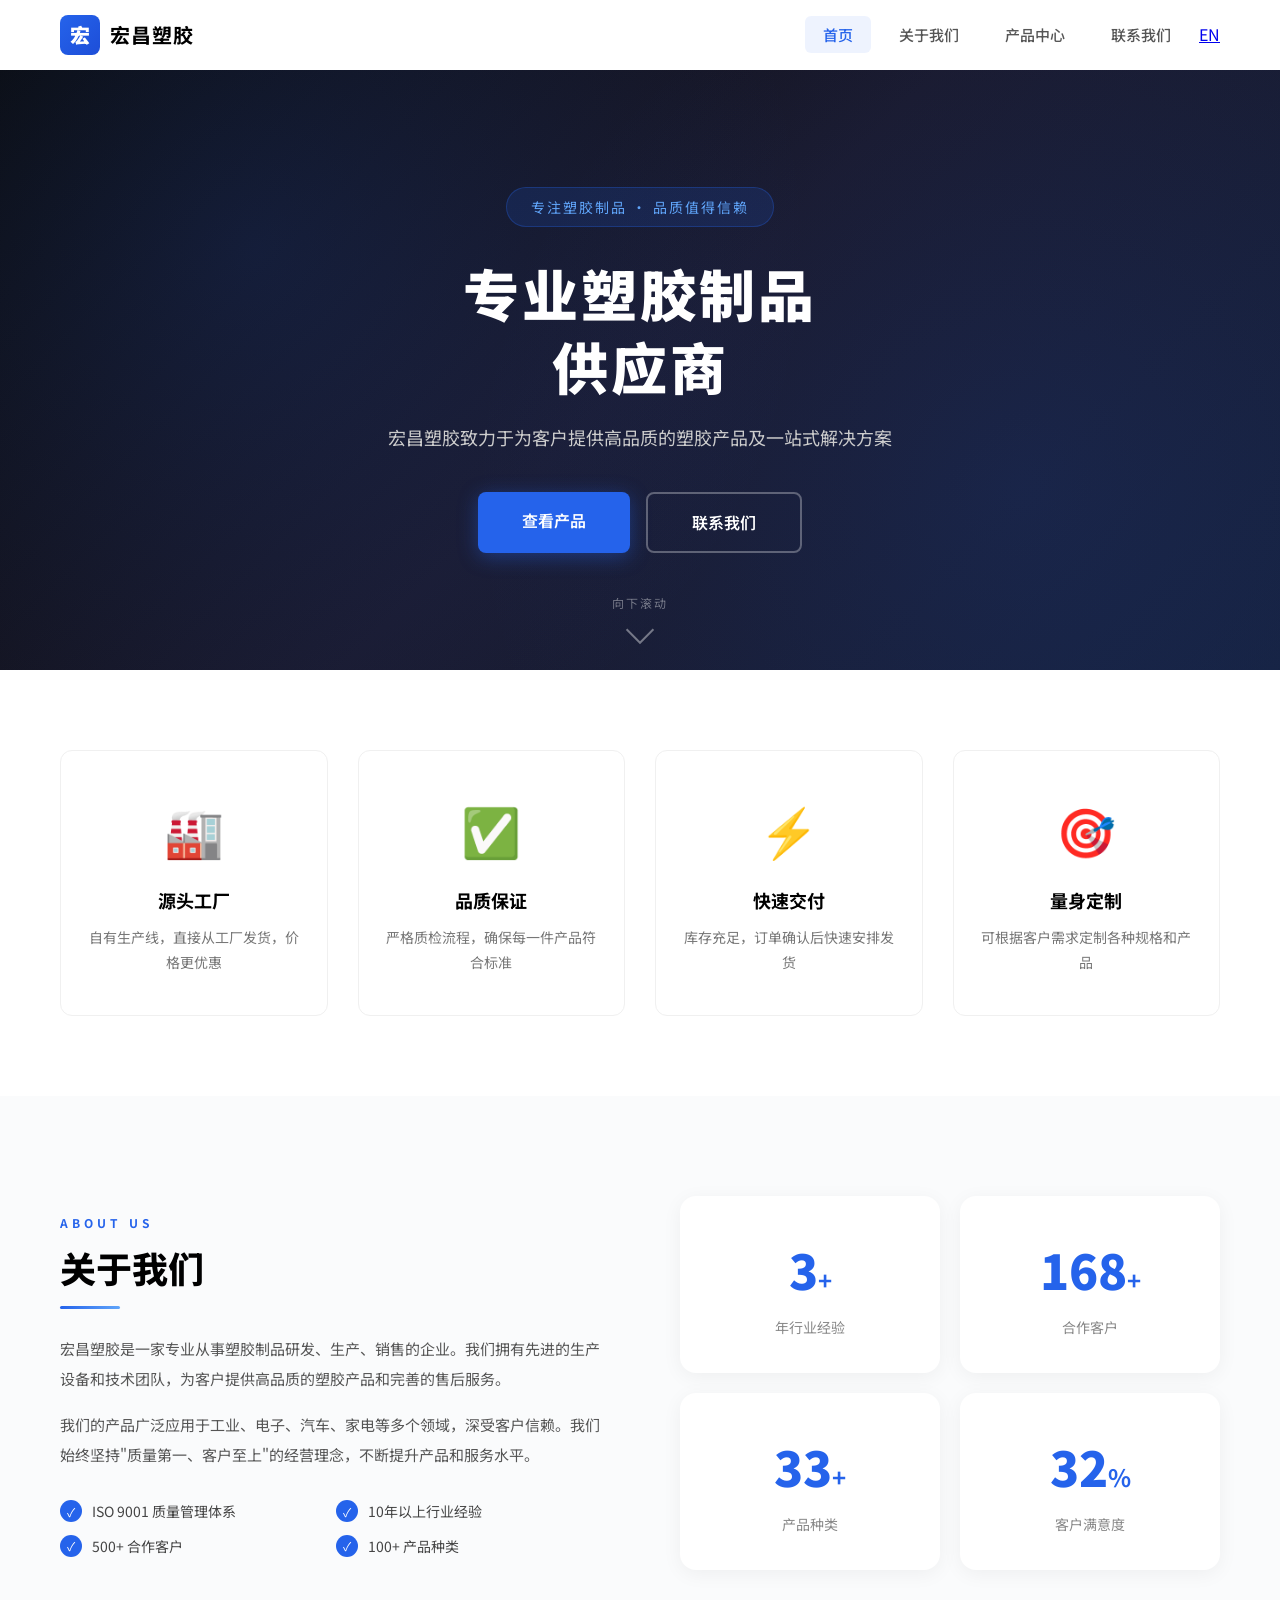
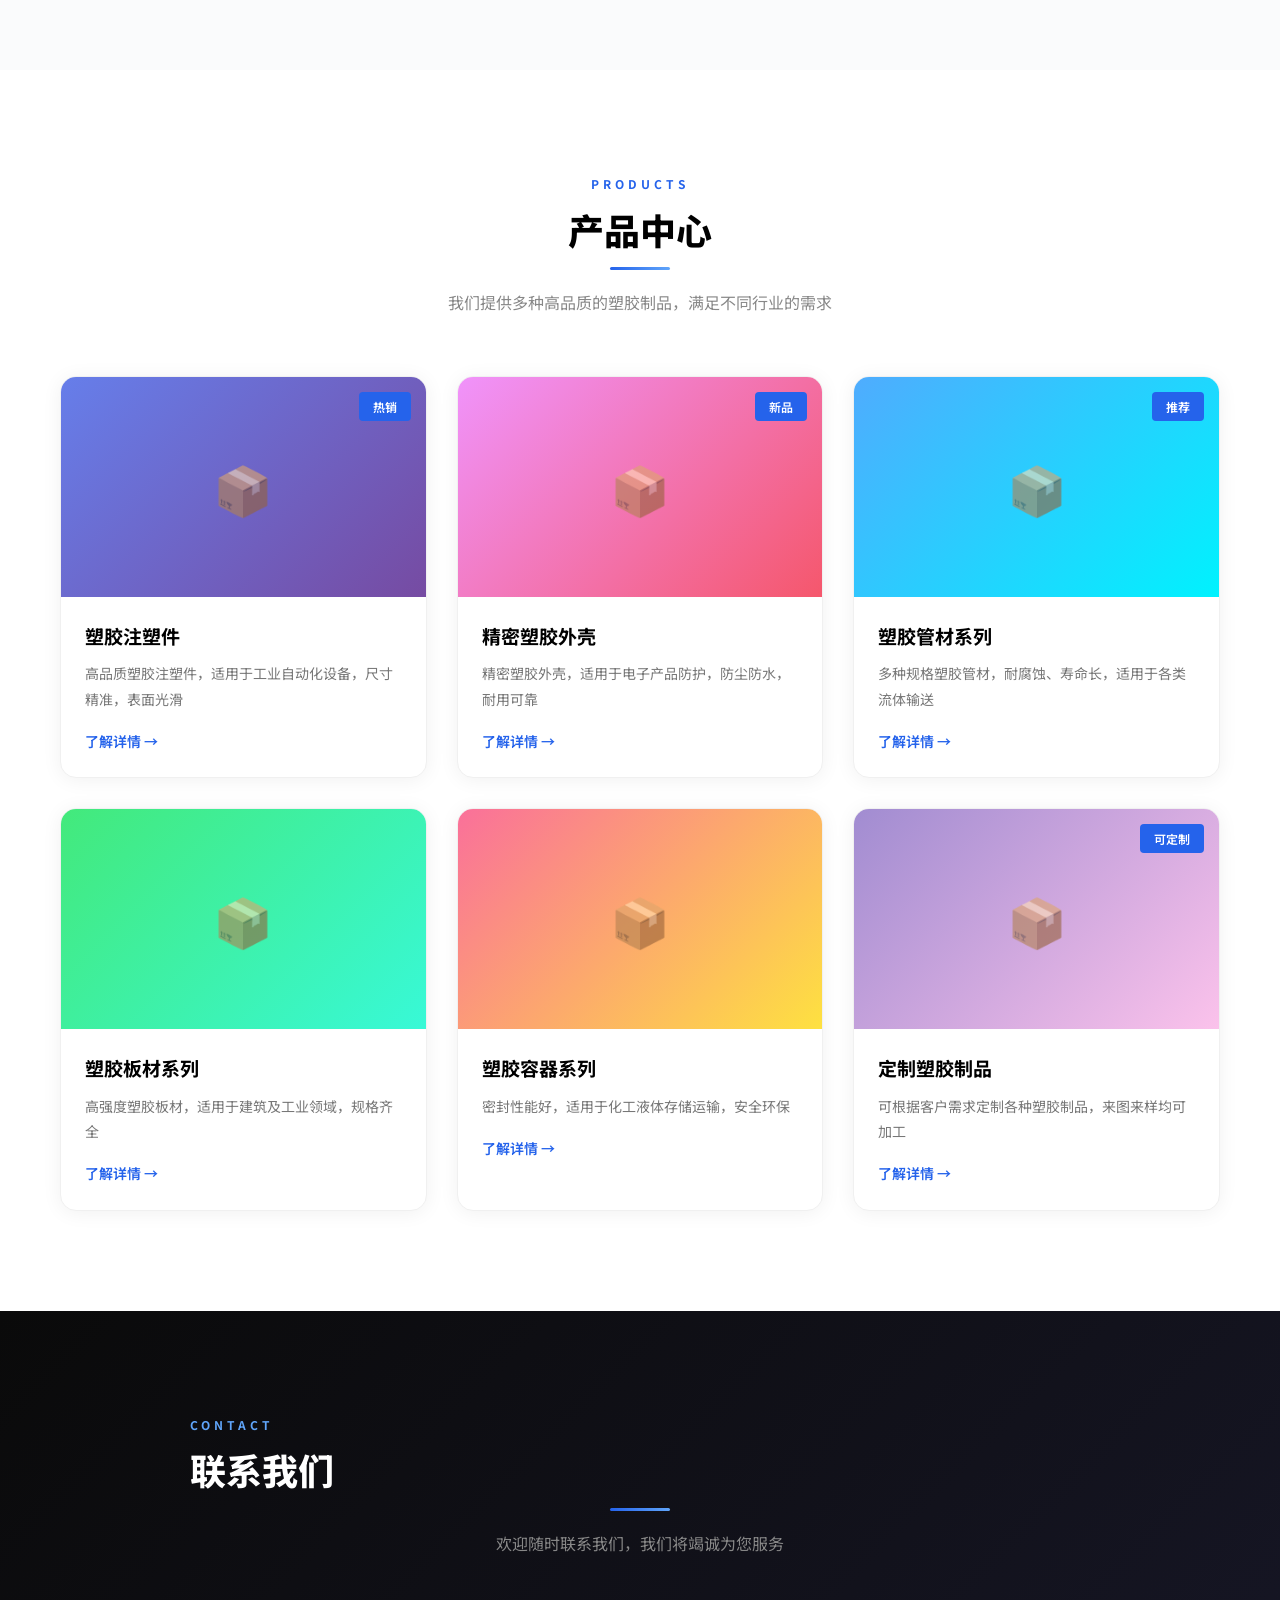
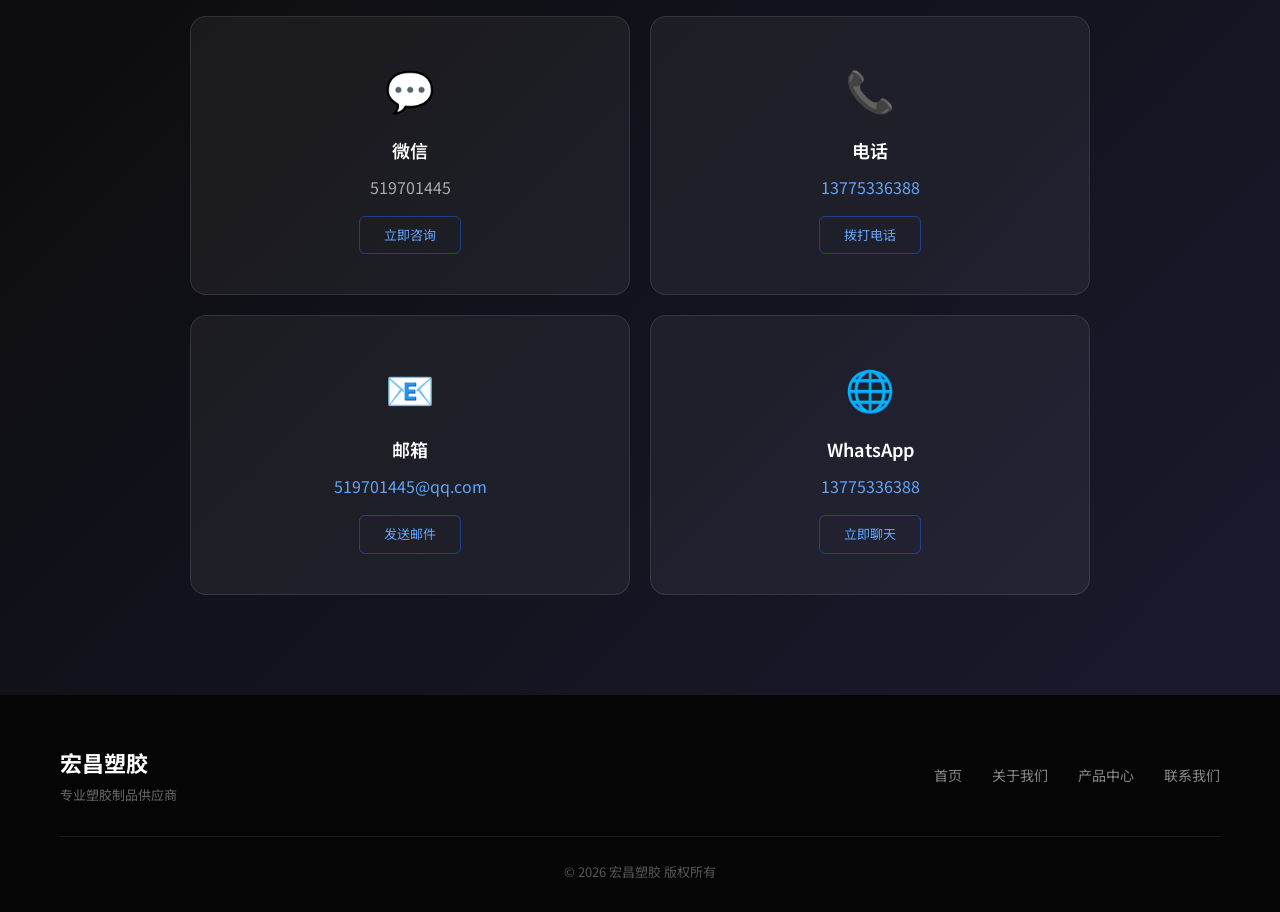
==== commit b2c794c9: "添加中英文切换功能" ====
--- a/index.html
+++ b/index.html
@@ -5,7 +5,7 @@
     <meta name="viewport" content="width=device-width, initial-scale=1.0">
     <title>宏昌塑胶 - 专业塑胶制品供应商</title>
     <link rel="preconnect" href="https://fonts.googleapis.com">
-    <link href="https://fonts.googleapis.com/css2?family=Noto+Sans+SC:wght@300;400;500;700;900&display=swap" rel="stylesheet">
+    <link href="https://fonts.googleapis.com/css2?family=Noto+Sans+SC:wght@300;400;500;700;900&family=Roboto:wght@300;400;500;700&display=swap" rel="stylesheet">
     <style>
 /* ===== 基础重置 ===== */
 * { margin: 0; padding: 0; box-sizing: border-box; }
@@ -296,6 +296,8 @@
     .hero h1 { font-size: 26px; }
 }
 
+
+
     </style>
 </head>
 <body>
@@ -307,13 +309,14 @@
         <div class="container nav-content">
             <a href="#home" class="logo">
                 <span class="logo-icon">宏</span>
-                <span class="logo-text">宏昌塑胶</span>
+                <span class="logo-text" data-zh="宏昌塑胶" data-en="Hongchang Plastic">宏昌塑胶</span>
             </a>
             <ul class="nav-links" id="navLinks">
-                <li><a href="#home" class="nav-link active">首页</a></li>
-                <li><a href="#about" class="nav-link">关于我们</a></li>
-                <li><a href="#products" class="nav-link">产品中心</a></li>
-                <li><a href="#contact" class="nav-link">联系我们</a></li>
+                <li><a href="#home" class="nav-link" data-zh="首页" data-en="Home">首页</a></li>
+                <li><a href="#about" class="nav-link" data-zh="关于我们" data-en="About Us">关于我们</a></li>
+                <li><a href="#products" class="nav-link" data-zh="产品中心" data-en="Products">产品中心</a></li>
+                <li><a href="#contact" class="nav-link" data-zh="联系我们" data-en="Contact">联系我们</a></li>
+                <li><a href="javascript:void(0)" class="lang-toggle" id="langToggle" data-zh="EN" data-en="中文">EN</a></li>
             </ul>
             <div class="hamburger" id="hamburger">
                 <span></span>
@@ -325,16 +328,16 @@
     <section id="home" class="hero">
         <div class="hero-bg-pattern"></div>
         <div class="container hero-content">
-            <div class="hero-badge fade-up">专注塑胶制品 · 品质值得信赖</div>
-            <h1 class="fade-up delay-1">专业塑胶制品<br>供应商</h1>
-            <p class="fade-up delay-2">宏昌塑胶致力于为客户提供高品质的塑胶产品及一站式解决方案</p>
+            <div class="hero-badge fade-up" data-zh="专注塑胶制品 · 品质值得信赖" data-en="Focus on Plastic Products · Quality You Can Trust">专注塑胶制品 · 品质值得信赖</div>
+            <h1 class="fade-up delay-1" data-zh="专业塑胶制品<br>供应商" data-en="Professional Plastic<br>Products Supplier">专业塑胶制品<br>供应商</h1>
+            <p class="fade-up delay-2" data-zh="宏昌塑胶致力于为客户提供高品质的塑胶产品及一站式解决方案" data-en="Hongchang Plastic is committed to providing customers with high-quality plastic products and one-stop solutions">宏昌塑胶致力于为客户提供高品质的塑胶产品及一站式解决方案</p>
             <div class="hero-buttons fade-up delay-3">
-                <a href="#products" class="btn-primary">查看产品</a>
-                <a href="#contact" class="btn-secondary">联系我们</a>
+                <a href="#products" class="btn-primary" data-zh="查看产品" data-en="View Products">查看产品</a>
+                <a href="#contact" class="btn-secondary" data-zh="联系我们" data-en="Contact Us">联系我们</a>
             </div>
         </div>
         <div class="hero-scroll-indicator">
-            <span>向下滚动</span>
+            <span data-zh="向下滚动" data-en="Scroll Down">向下滚动</span>
             <div class="scroll-arrow"></div>
         </div>
     </section>
@@ -343,23 +346,23 @@
             <div class="advantage-grid">
                 <div class="advantage-item">
                     <div class="advantage-icon">🏭</div>
-                    <h3>源头工厂</h3>
-                    <p>自有生产线，直接从工厂发货，价格更优惠</p>
+                    <h3 data-zh="源头工厂" data-en="Direct Factory">源头工厂</h3>
+                    <p data-zh="自有生产线，直接从工厂发货，价格更优惠" data-en="Own production line, shipped directly from factory with better prices">自有生产线，直接从工厂发货，价格更优惠</p>
                 </div>
                 <div class="advantage-item">
                     <div class="advantage-icon">✅</div>
-                    <h3>品质保证</h3>
-                    <p>严格质检流程，确保每一件产品符合标准</p>
+                    <h3 data-zh="品质保证" data-en="Quality Guaranteed">品质保证</h3>
+                    <p data-zh="严格质检流程，确保每一件产品符合标准" data-en="Strict quality inspection to ensure every product meets standards">严格质检流程，确保每一件产品符合标准</p>
                 </div>
                 <div class="advantage-item">
                     <div class="advantage-icon">⚡</div>
-                    <h3>快速交付</h3>
-                    <p>库存充足，订单确认后快速安排发货</p>
+                    <h3 data-zh="快速交付" data-en="Fast Delivery">快速交付</h3>
+                    <p data-zh="库存充足，订单确认后快速安排发货" data-en="Ample stock, fast shipping after order confirmation">库存充足，订单确认后快速安排发货</p>
                 </div>
                 <div class="advantage-item">
                     <div class="advantage-icon">🎯</div>
-                    <h3>量身定制</h3>
-                    <p>可根据客户需求定制各种规格和产品</p>
+                    <h3 data-zh="量身定制" data-en="Custom Made">量身定制</h3>
+                    <p data-zh="可根据客户需求定制各种规格和产品" data-en="Custom specifications and products based on customer requirements">可根据客户需求定制各种规格和产品</p>
                 </div>
             </div>
         </div>
@@ -369,23 +372,23 @@
             <div class="about-wrapper">
                 <div class="about-left fade-in">
                     <span class="section-label">ABOUT US</span>
-                    <h2 class="section-title">关于我们</h2>
+                    <h2 class="section-title" data-zh="关于我们" data-en="About Us">关于我们</h2>
                     <div class="section-line"></div>
-                    <p class="about-desc">宏昌塑胶是一家专业从事塑胶制品研发、生产、销售的企业。我们拥有先进的生产设备和技术团队，为客户提供高品质的塑胶产品和完善的售后服务。</p>
-                    <p class="about-desc">我们的产品广泛应用于工业、电子、汽车、家电等多个领域，深受客户信赖。我们始终坚持"质量第一、客户至上"的经营理念，不断提升产品和服务水平。</p>
+                    <p class="about-desc" data-zh="宏昌塑胶是一家专业从事塑胶制品研发、生产、销售的企业。我们拥有先进的生产设备和技术团队，为客户提供高品质的塑胶产品和完善的售后服务。" data-en="Hongchang Plastic is a company specializing in the R&D, production, and sales of plastic products. We have advanced production equipment and a technical team to provide customers with high-quality plastic products and comprehensive after-sales service.">宏昌塑胶是一家专业从事塑胶制品研发、生产、销售的企业。我们拥有先进的生产设备和技术团队，为客户提供高品质的塑胶产品和完善的售后服务。</p>
+                    <p class="about-desc" data-zh="我们的产品广泛应用于工业、电子、汽车、家电等多个领域，深受客户信赖。我们始终坚持"质量第一、客户至上"的经营理念，不断提升产品和服务水平。" data-en="Our products are widely used in industry, electronics, automotive, home appliances and other fields, deeply trusted by customers. We always adhere to the business philosophy of 'quality first, customer supreme' and continuously improve our products and services.">我们的产品广泛应用于工业、电子、汽车、家电等多个领域，深受客户信赖。我们始终坚持"质量第一、客户至上"的经营理念，不断提升产品和服务水平。</p>
                     <div class="about-features">
-                        <div class="feature-item"><span class="feature-check">✓</span><span>ISO 9001 质量管理体系</span></div>
-                        <div class="feature-item"><span class="feature-check">✓</span><span>10年以上行业经验</span></div>
-                        <div class="feature-item"><span class="feature-check">✓</span><span>500+ 合作客户</span></div>
-                        <div class="feature-item"><span class="feature-check">✓</span><span>100+ 产品种类</span></div>
+                        <div class="feature-item"><span class="feature-check">✓</span><span data-zh="ISO 9001 质量管理体系" data-en="ISO 9001 Quality System">ISO 9001 质量管理体系</span></div>
+                        <div class="feature-item"><span class="feature-check">✓</span><span data-zh="10年以上行业经验" data-en="10+ Years Experience">10年以上行业经验</span></div>
+                        <div class="feature-item"><span class="feature-check">✓</span><span data-zh="500+ 合作客户" data-en="500+ Clients">500+ 合作客户</span></div>
+                        <div class="feature-item"><span class="feature-check">✓</span><span data-zh="100+ 产品种类" data-en="100+ Products">100+ 产品种类</span></div>
                     </div>
                 </div>
                 <div class="about-right fade-in">
                     <div class="stats-grid">
-                        <div class="stat-card"><span class="stat-number" data-target="10">0</span><span class="stat-suffix">+</span><span class="stat-label">年行业经验</span></div>
-                        <div class="stat-card"><span class="stat-number" data-target="500">0</span><span class="stat-suffix">+</span><span class="stat-label">合作客户</span></div>
-                        <div class="stat-card"><span class="stat-number" data-target="100">0</span><span class="stat-suffix">+</span><span class="stat-label">产品种类</span></div>
-                        <div class="stat-card"><span class="stat-number" data-target="98">0</span><span class="stat-suffix">%</span><span class="stat-label">客户满意度</span></div>
+                        <div class="stat-card"><span class="stat-number" data-target="10">0</span><span class="stat-suffix">+</span><span class="stat-label" data-zh="年行业经验" data-en="Years Experience">年行业经验</span></div>
+                        <div class="stat-card"><span class="stat-number" data-target="500">0</span><span class="stat-suffix">+</span><span class="stat-label" data-zh="合作客户" data-en="Clients">合作客户</span></div>
+                        <div class="stat-card"><span class="stat-number" data-target="100">0</span><span class="stat-suffix">+</span><span class="stat-label" data-zh="产品种类" data-en="Products">产品种类</span></div>
+                        <div class="stat-card"><span class="stat-number" data-target="98">0</span><span class="stat-suffix">%</span><span class="stat-label" data-zh="客户满意度" data-en="Satisfaction">客户满意度</span></div>
                     </div>
                 </div>
             </div>
@@ -395,61 +398,61 @@
         <div class="container">
             <div class="products-header fade-in">
                 <span class="section-label">PRODUCTS</span>
-                <h2 class="section-title">产品中心</h2>
+                <h2 class="section-title" data-zh="产品中心" data-en="Products">产品中心</h2>
                 <div class="section-line"></div>
-                <p class="section-desc">我们提供多种高品质的塑胶制品，满足不同行业的需求</p>
+                <p class="section-desc" data-zh="我们提供多种高品质的塑胶制品，满足不同行业的需求" data-en="We provide a variety of high-quality plastic products to meet the needs of different industries">我们提供多种高品质的塑胶制品，满足不同行业的需求</p>
             </div>
             <div class="product-grid">
                 <div class="product-card fade-in">
-                    <div class="product-badge">热销</div>
+                    <div class="product-badge" data-zh="热销" data-en="Hot">热销</div>
                     <div class="product-img"><div class="product-img-inner img-1"></div></div>
                     <div class="product-info">
-                        <h3>塑胶注塑件</h3>
-                        <p>高品质塑胶注塑件，适用于工业自动化设备，尺寸精准，表面光滑</p>
-                        <a href="#contact" class="product-contact">了解详情 →</a>
+                        <h3 data-zh="塑胶注塑件" data-en="Plastic Injection Parts">塑胶注塑件</h3>
+                        <p data-zh="高品质塑胶注塑件，适用于工业自动化设备，尺寸精准，表面光滑" data-en="High-quality plastic injection parts suitable for industrial automation equipment, precise dimensions and smooth surface">高品质塑胶注塑件，适用于工业自动化设备，尺寸精准，表面光滑</p>
+                        <a href="#contact" class="product-contact" data-zh="了解详情 →" data-en="Learn More →">了解详情 →</a>
                     </div>
                 </div>
                 <div class="product-card fade-in">
-                    <div class="product-badge">新品</div>
+                    <div class="product-badge" data-zh="新品" data-en="New">新品</div>
                     <div class="product-img"><div class="product-img-inner img-2"></div></div>
                     <div class="product-info">
-                        <h3>精密塑胶外壳</h3>
-                        <p>精密塑胶外壳，适用于电子产品防护，防尘防水，耐用可靠</p>
-                        <a href="#contact" class="product-contact">了解详情 →</a>
+                        <h3 data-zh="精密塑胶外壳" data-en="Precision Plastic Shells">精密塑胶外壳</h3>
+                        <p data-zh="精密塑胶外壳，适用于电子产品防护，防尘防水，耐用可靠" data-en="Precision plastic shells for electronic product protection, dustproof and waterproof, durable and reliable">精密塑胶外壳，适用于电子产品防护，防尘防水，耐用可靠</p>
+                        <a href="#contact" class="product-contact" data-zh="了解详情 →" data-en="Learn More →">了解详情 →</a>
                     </div>
                 </div>
                 <div class="product-card fade-in">
-                    <div class="product-badge">推荐</div>
+                    <div class="product-badge" data-zh="推荐" data-en="Recommended">推荐</div>
                     <div class="product-img"><div class="product-img-inner img-3"></div></div>
                     <div class="product-info">
-                        <h3>塑胶管材系列</h3>
-                        <p>多种规格塑胶管材，耐腐蚀、寿命长，适用于各类流体输送</p>
-                        <a href="#contact" class="product-contact">了解详情 →</a>
+                        <h3 data-zh="塑胶管材系列" data-en="Plastic Pipe Series">塑胶管材系列</h3>
+                        <p data-zh="多种规格塑胶管材，耐腐蚀、寿命长，适用于各类流体输送" data-en="Various sizes of plastic pipes, corrosion-resistant and long-lasting, suitable for fluid transportation">多种规格塑胶管材，耐腐蚀、寿命长，适用于各类流体输送</p>
+                        <a href="#contact" class="product-contact" data-zh="了解详情 →" data-en="Learn More →">了解详情 →</a>
                     </div>
                 </div>
                 <div class="product-card fade-in">
                     <div class="product-img"><div class="product-img-inner img-4"></div></div>
                     <div class="product-info">
-                        <h3>塑胶板材系列</h3>
-                        <p>高强度塑胶板材，适用于建筑及工业领域，规格齐全</p>
-                        <a href="#contact" class="product-contact">了解详情 →</a>
+                        <h3 data-zh="塑胶板材系列" data-en="Plastic Sheet Series">塑胶板材系列</h3>
+                        <p data-zh="高强度塑胶板材，适用于建筑及工业领域，规格齐全" data-en="High-strength plastic sheets suitable for construction and industrial fields, complete specifications">高强度塑胶板材，适用于建筑及工业领域，规格齐全</p>
+                        <a href="#contact" class="product-contact" data-zh="了解详情 →" data-en="Learn More →">了解详情 →</a>
                     </div>
                 </div>
                 <div class="product-card fade-in">
                     <div class="product-img"><div class="product-img-inner img-5"></div></div>
                     <div class="product-info">
-                        <h3>塑胶容器系列</h3>
-                        <p>密封性能好，适用于化工液体存储运输，安全环保</p>
-                        <a href="#contact" class="product-contact">了解详情 →</a>
+                        <h3 data-zh="塑胶容器系列" data-en="Plastic Container Series">塑胶容器系列</h3>
+                        <p data-zh="密封性能好，适用于化工液体存储运输，安全环保" data-en="Good sealing performance, suitable for chemical liquid storage and transportation, safe and environmentally friendly">密封性能好，适用于化工液体存储运输，安全环保</p>
+                        <a href="#contact" class="product-contact" data-zh="了解详情 →" data-en="Learn More →">了解详情 →</a>
                     </div>
                 </div>
                 <div class="product-card fade-in">
-                    <div class="product-badge">可定制</div>
+                    <div class="product-badge" data-zh="可定制" data-en="Customizable">可定制</div>
                     <div class="product-img"><div class="product-img-inner img-6"></div></div>
                     <div class="product-info">
-                        <h3>定制塑胶制品</h3>
-                        <p>可根据客户需求定制各种塑胶制品，来图来样均可加工</p>
-                        <a href="#contact" class="product-contact">了解详情 →</a>
+                        <h3 data-zh="定制塑胶制品" data-en="Custom Plastic Products">定制塑胶制品</h3>
+                        <p data-zh="可根据客户需求定制各种塑胶制品，来图来样均可加工" data-en="Custom plastic products according to customer requirements, drawings and samples accepted">可根据客户需求定制各种塑胶制品，来图来样均可加工</p>
+                        <a href="#contact" class="product-contact" data-zh="了解详情 →" data-en="Learn More →">了解详情 →</a>
                     </div>
                 </div>
             </div>
@@ -460,34 +463,34 @@
             <div class="contact-wrapper fade-in">
                 <div class="contact-header">
                     <span class="section-label section-label-light">CONTACT</span>
-                    <h2 class="section-title section-title-light">联系我们</h2>
+                    <h2 class="section-title section-title-light" data-zh="联系我们" data-en="Contact Us">联系我们</h2>
                     <div class="section-line section-line-light"></div>
-                    <p class="section-desc section-desc-light">欢迎随时联系我们，我们将竭诚为您服务</p>
+                    <p class="section-desc section-desc-light" data-zh="欢迎随时联系我们，我们将竭诚为您服务" data-en="Welcome to contact us anytime, we will serve you wholeheartedly">欢迎随时联系我们，我们将竭诚为您服务</p>
                 </div>
                 <div class="contact-grid">
                     <div class="contact-card">
                         <div class="contact-card-icon">💬</div>
-                        <h3>微信</h3>
+                        <h3 data-zh="微信" data-en="WeChat">微信</h3>
                         <p class="contact-value">519701445</p>
-                        <a href="https://weixin.qq.com/" target="_blank" class="contact-action">立即咨询</a>
+                        <a href="https://weixin.qq.com/" target="_blank" class="contact-action" data-zh="立即咨询" data-en="Consult Now">立即咨询</a>
                     </div>
                     <div class="contact-card">
                         <div class="contact-card-icon">📞</div>
-                        <h3>电话</h3>
+                        <h3 data-zh="电话" data-en="Phone">电话</h3>
                         <p class="contact-value"><a href="tel:13775336388">13775336388</a></p>
-                        <a href="tel:13775336388" class="contact-action">拨打电话</a>
+                        <a href="tel:13775336388" class="contact-action" data-zh="拨打电话" data-en="Call Now">拨打电话</a>
                     </div>
                     <div class="contact-card">
                         <div class="contact-card-icon">📧</div>
-                        <h3>邮箱</h3>
+                        <h3 data-zh="邮箱" data-en="Email">邮箱</h3>
                         <p class="contact-value"><a href="mailto:519701445@qq.com">519701445@qq.com</a></p>
-                        <a href="mailto:519701445@qq.com" class="contact-action">发送邮件</a>
+                        <a href="mailto:519701445@qq.com" class="contact-action" data-zh="发送邮件" data-en="Send Email">发送邮件</a>
                     </div>
                     <div class="contact-card">
                         <div class="contact-card-icon">🌐</div>
                         <h3>WhatsApp</h3>
                         <p class="contact-value"><a href="https://wa.me/8613775336388" target="_blank">13775336388</a></p>
-                        <a href="https://wa.me/8613775336388" target="_blank" class="contact-action">立即聊天</a>
+                        <a href="https://wa.me/8613775336388" target="_blank" class="contact-action" data-zh="立即聊天" data-en="Chat Now">立即聊天</a>
                     </div>
                 </div>
             </div>
@@ -497,32 +500,54 @@
         <div class="container">
             <div class="footer-content">
                 <div class="footer-brand">
-                    <h3>宏昌塑胶</h3>
-                    <p>专业塑胶制品供应商</p>
+                    <h3 data-zh="宏昌塑胶" data-en="Hongchang Plastic">宏昌塑胶</h3>
+                    <p data-zh="专业塑胶制品供应商" data-en="Professional Plastic Products Supplier">专业塑胶制品供应商</p>
                 </div>
                 <div class="footer-links">
-                    <a href="#home">首页</a>
-                    <a href="#about">关于我们</a>
-                    <a href="#products">产品中心</a>
-                    <a href="#contact">联系我们</a>
+                    <a href="#home" data-zh="首页" data-en="Home">首页</a>
+                    <a href="#about" data-zh="关于我们" data-en="About Us">关于我们</a>
+                    <a href="#products" data-zh="产品中心" data-en="Products">产品中心</a>
+                    <a href="#contact" data-zh="联系我们" data-en="Contact">联系我们</a>
                 </div>
             </div>
             <div class="footer-divider"></div>
-            <p>&copy; 2026 宏昌塑胶 版权所有</p>
+            <p>&copy; 2026 <span data-zh="宏昌塑胶 版权所有" data-en="Hongchang Plastic All Rights Reserved">宏昌塑胶 版权所有</span></p>
         </div>
     </footer>
     <button class="back-to-top" id="backToTop" title="回到顶部">↑</button>
     <script>
-// 加载动画
-window.addEventListener('load', function() {
-    const loader = document.getElementById('loader');
-    if (loader) {
-        setTimeout(function() { loader.classList.add('hidden'); }, 800);
-    }
-});
-
 // 等待 DOM 加载
 document.addEventListener('DOMContentLoaded', function() {
+
+// 语言切换功能
+let currentLang = 'zh';
+const langToggle = document.getElementById('langToggle');
+if (langToggle) {
+    langToggle.addEventListener('click', function() {
+        if (currentLang === 'zh') {
+            currentLang = 'en';
+            document.documentElement.lang = 'en';
+        } else {
+            currentLang = 'zh';
+            document.documentElement.lang = 'zh-CN';
+        }
+        switchLanguage(currentLang);
+    });
+}
+
+function switchLanguage(lang) {
+    const elements = document.querySelectorAll('[data-zh][data-en]');
+    elements.forEach(function(el) {
+        const text = el.getAttribute('data-' + lang);
+        if (text) {
+            if (el.tagName === 'INPUT' || el.tagName === 'TEXTAREA') {
+                el.placeholder = text;
+            } else {
+                el.innerHTML = text;
+            }
+        }
+    });
+}
 
 // 移动端导航菜单切换
 const hamburger = document.getElementById('hamburger');
@@ -544,7 +569,6 @@
     });
 }
 
-// 点击导航链接后自动关闭菜单
 const navItems = document.querySelectorAll('.nav-link');
 navItems.forEach(function(item) {
     item.addEventListener('click', function() {
@@ -554,7 +578,6 @@
     });
 });
 
-// 平滑滚动
 document.querySelectorAll('a[href^=\"#\"]').forEach(function(anchor) {
     anchor.addEventListener('click', function(e) {
         e.preventDefault();
@@ -566,23 +589,19 @@
     });
 });
 
-// 导航栏滚动效果
 window.addEventListener('scroll', function() {
     const navbar = document.getElementById('navbar');
     const backToTop = document.getElementById('backToTop');
-    
     if (navbar) {
         if (window.scrollY > 50) { navbar.classList.add('scrolled'); }
         else { navbar.classList.remove('scrolled'); }
     }
-
     if (backToTop) {
         if (window.scrollY > 400) { backToTop.classList.add('show'); }
         else { backToTop.classList.remove('show'); }
     }
 });
 
-// 回到顶部
 const backToTopBtn = document.getElementById('backToTop');
 if (backToTopBtn) {
     backToTopBtn.addEventListener('click', function() {
@@ -590,7 +609,6 @@
     });
 }
 
-// 滚动淡入动画
 function handleScrollAnimation() {
     const elements = document.querySelectorAll('.fade-in, .fade-up');
     elements.forEach(function(el) {
@@ -604,7 +622,6 @@
 window.addEventListener('scroll', handleScrollAnimation);
 handleScrollAnimation();
 
-// 数字递增动画
 function animateCounters() {
     const counters = document.querySelectorAll('.stat-number[data-target]');
     counters.forEach(function(counter) {
@@ -632,7 +649,6 @@
 window.addEventListener('scroll', animateCounters);
 animateCounters();
 
-// 导航高亮
 function updateActiveNav() {
     const sections = document.querySelectorAll('section[id]');
     const scrollPos = window.scrollY + 100;
@@ -654,7 +670,14 @@
 
 window.addEventListener('scroll', updateActiveNav);
 
+const loader = document.getElementById('loader');
+if (loader) {
+    setTimeout(function() { loader.classList.add('hidden'); }, 800);
+}
+
 }); // DOMContentLoaded end
+
+
     </script>
 </body>
 </html>
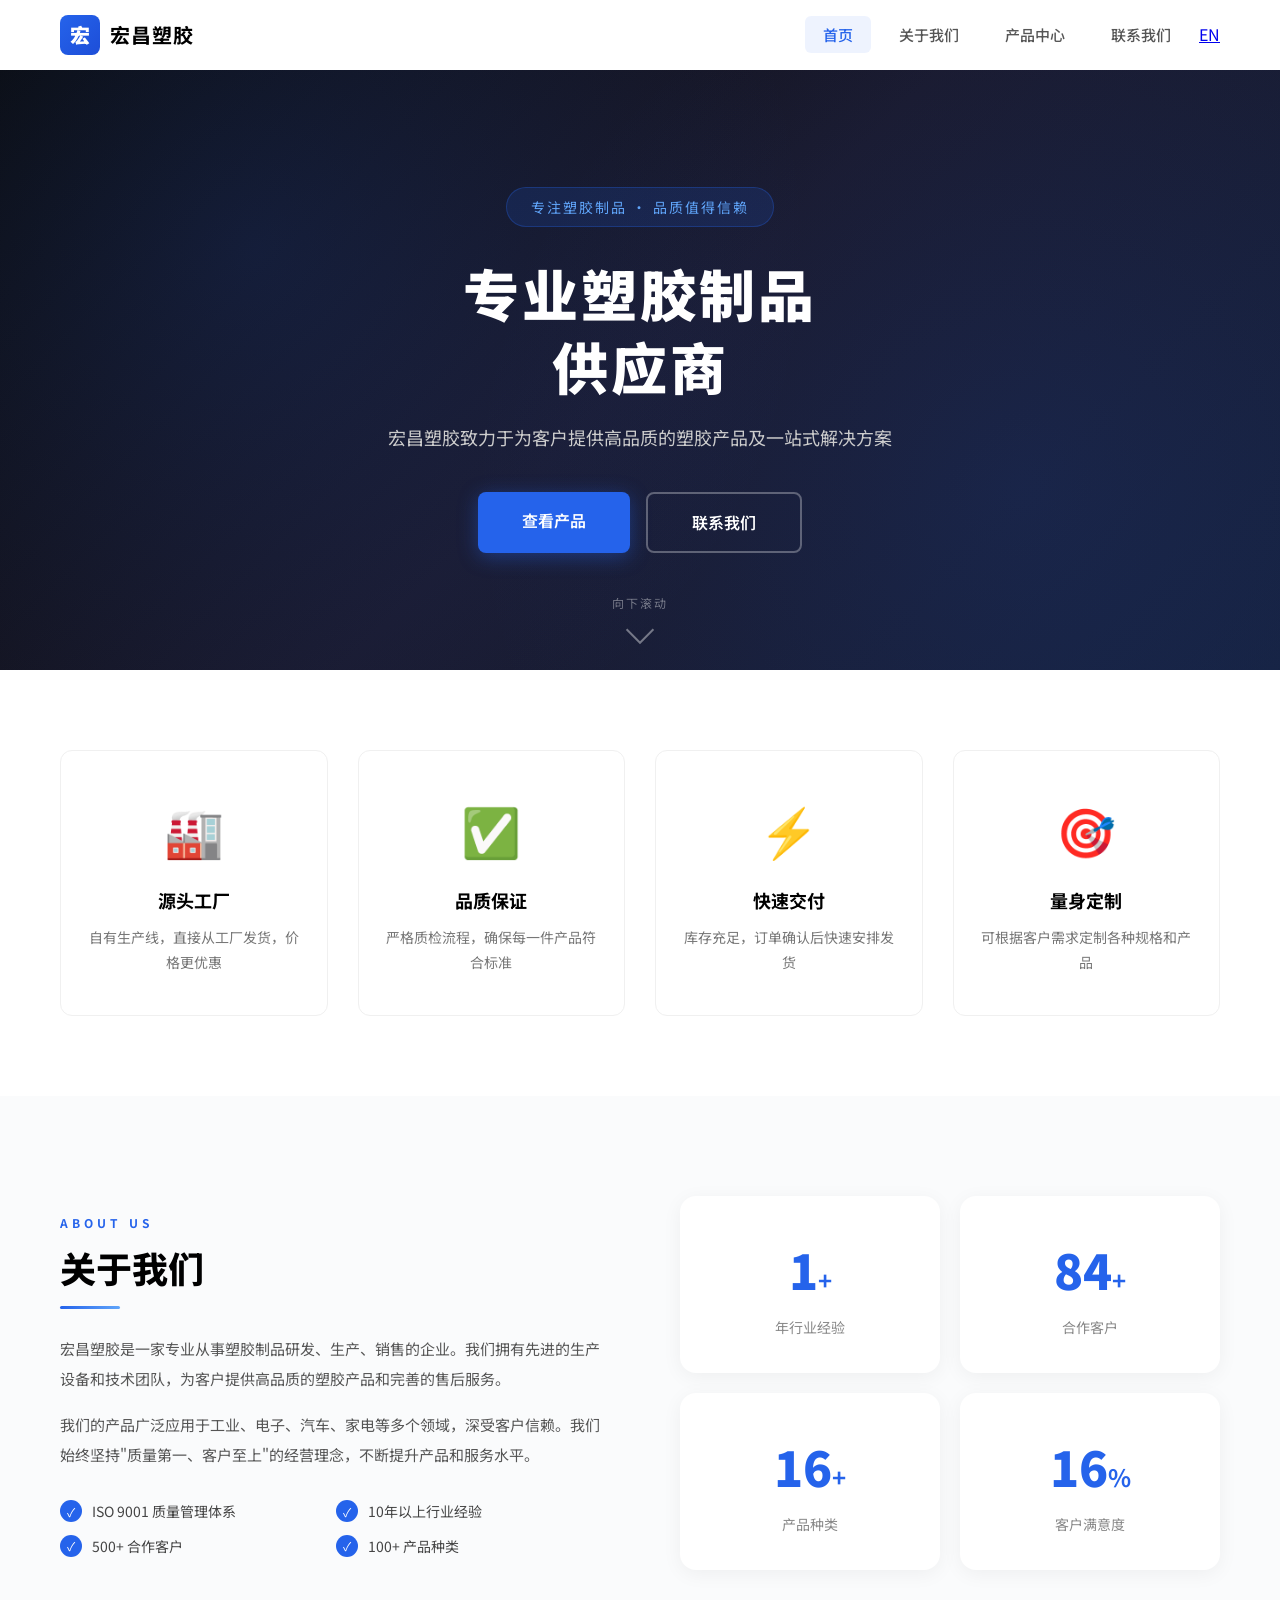
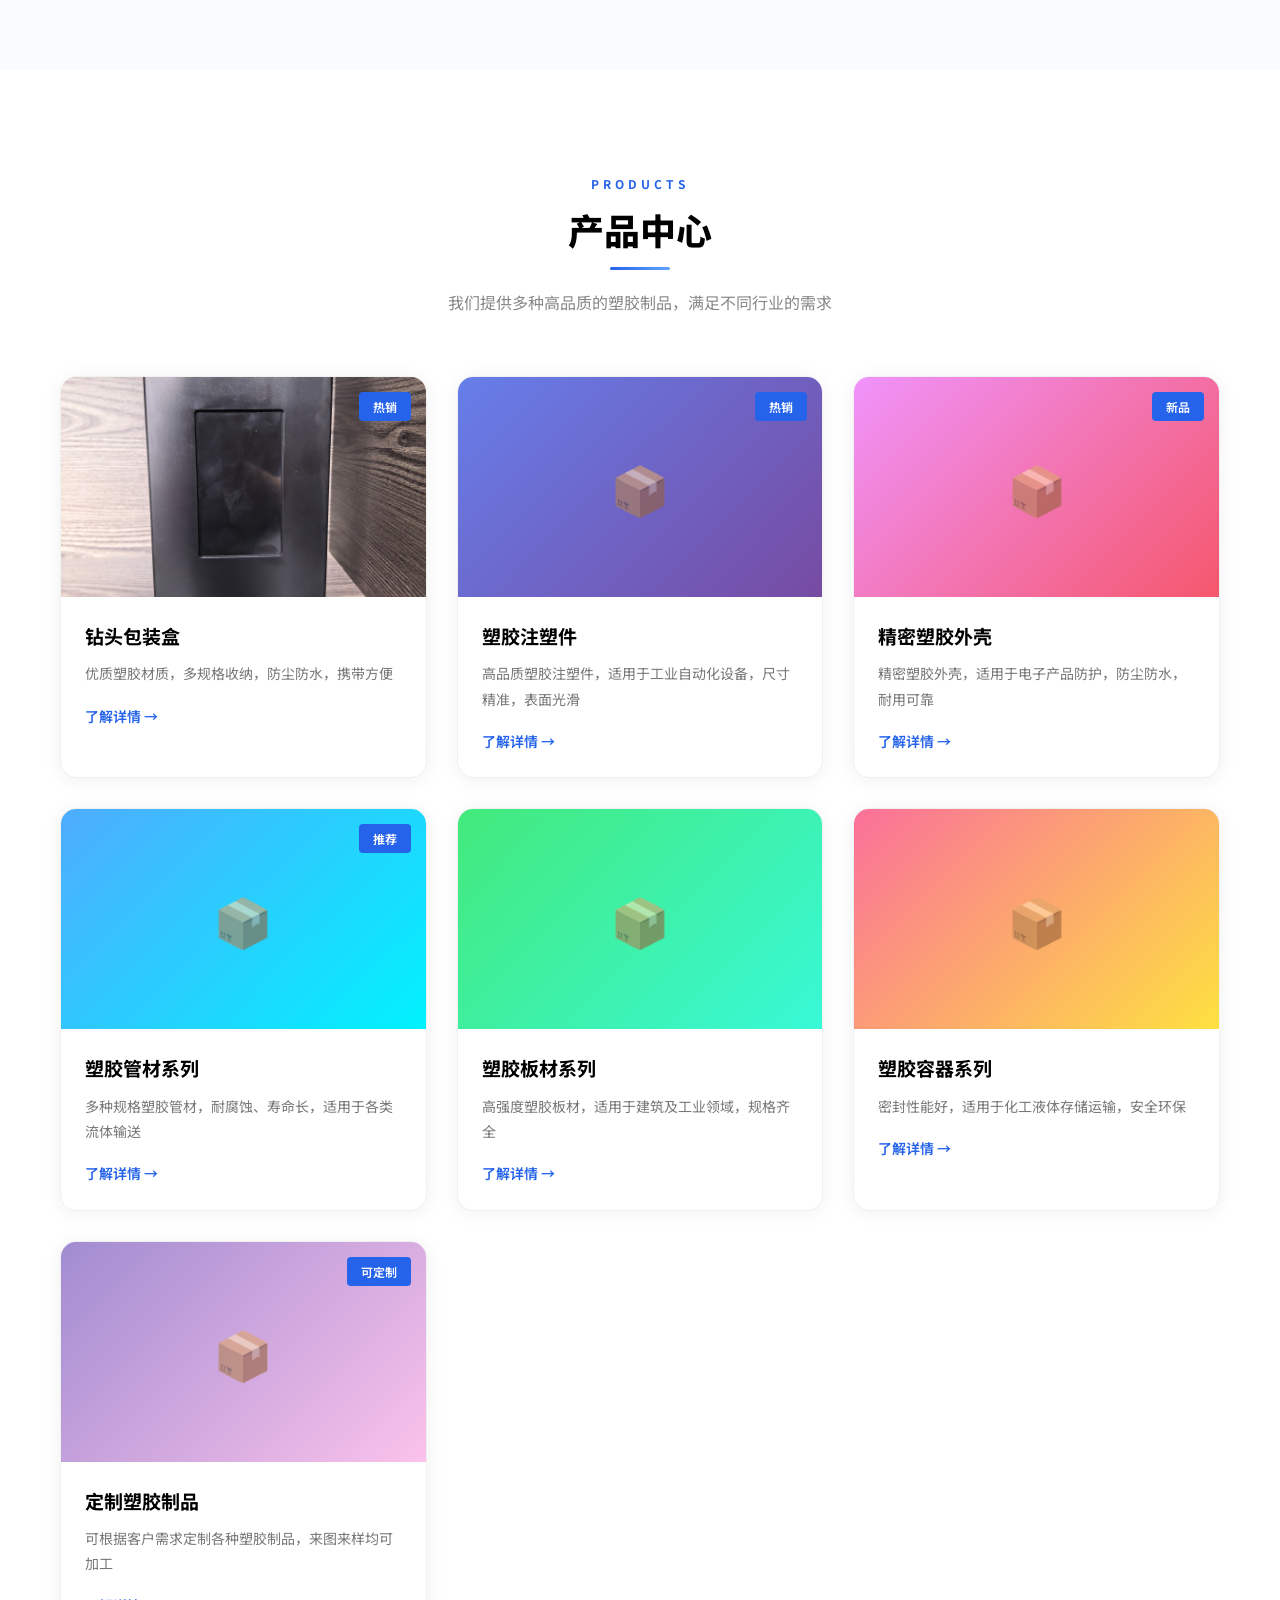
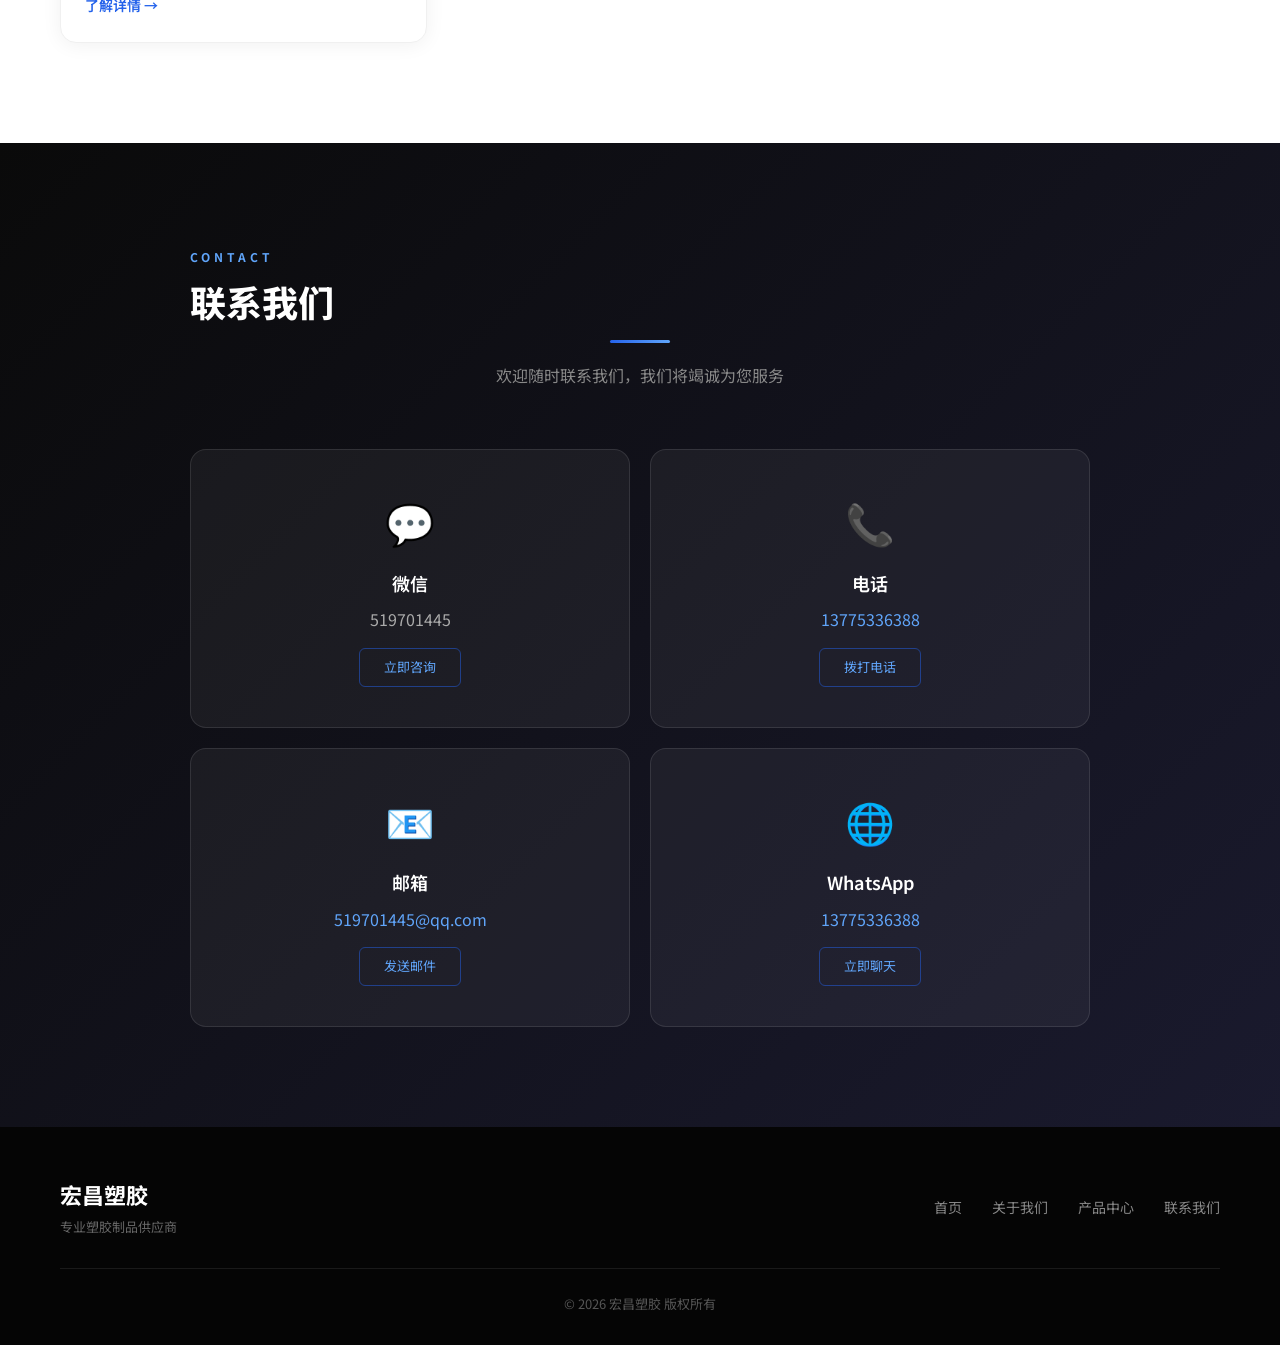
==== commit 9ac46e4b: "添加钻头包装盒产品 - 含多图切换" ====
--- a/index.html
+++ b/index.html
@@ -7,6 +7,302 @@
     <link rel="preconnect" href="https://fonts.googleapis.com">
     <link href="https://fonts.googleapis.com/css2?family=Noto+Sans+SC:wght@300;400;500;700;900&family=Roboto:wght@300;400;500;700&display=swap" rel="stylesheet">
     <style>
+/* ===== 基础重置 ===== */
+* { margin: 0; padding: 0; box-sizing: border-box; }
+html { scroll-behavior: smooth; }
+body {
+    font-family: 'Noto Sans SC', -apple-system, BlinkMacSystemFont, "Microsoft YaHei", sans-serif;
+    color: #333; line-height: 1.6; overflow-x: hidden;
+}
+.container { max-width: 1200px; margin: 0 auto; padding: 0 20px; }
+
+/* ===== 加载动画 ===== */
+.loader {
+    position: fixed; top: 0; left: 0; width: 100%; height: 100%;
+    background: #0a0a0a; display: flex; flex-direction: column;
+    align-items: center; justify-content: center; z-index: 9999;
+    transition: opacity 0.5s, visibility 0.5s;
+}
+.loader.hidden { opacity: 0; visibility: hidden; }
+.loader-circle {
+    width: 60px; height: 60px;
+    border: 3px solid rgba(255,255,255,0.1);
+    border-top-color: #2563eb; border-radius: 50%;
+    animation: spin 1s linear infinite;
+}
+@keyframes spin { to { transform: rotate(360deg); } }
+.loader-text { color: #fff; margin-top: 20px; font-size: 18px; letter-spacing: 4px; }
+
+/* ===== 导航栏 ===== */
+.navbar {
+    background: rgba(255,255,255,0.95);
+    backdrop-filter: blur(20px);
+    position: fixed; width: 100%; top: 0; z-index: 1000;
+    transition: all 0.3s;
+}
+.navbar.scrolled { box-shadow: 0 2px 30px rgba(0,0,0,0.08); }
+.nav-content {
+    display: flex; justify-content: space-between; align-items: center; height: 70px;
+}
+.logo { display: flex; align-items: center; gap: 10px; text-decoration: none; }
+.logo-icon {
+    width: 40px; height: 40px;
+    background: linear-gradient(135deg, #2563eb, #1d4ed8);
+    color: #fff; display: flex; align-items: center; justify-content: center;
+    font-size: 20px; font-weight: 900; border-radius: 8px;
+}
+.logo-text { font-size: 20px; font-weight: 700; color: #000; letter-spacing: 1px; }
+.nav-links { display: flex; list-style: none; gap: 10px; }
+.nav-link {
+    text-decoration: none; color: #555; font-size: 15px;
+    font-weight: 500; padding: 8px 18px; border-radius: 6px;
+    transition: all 0.3s;
+}
+.nav-link:hover, .nav-link.active { color: #2563eb; background: rgba(37,99,235,0.08); }
+.hamburger { display: none; flex-direction: column; cursor: pointer; gap: 5px; padding: 5px; }
+.hamburger span { width: 25px; height: 2.5px; background: #000; border-radius: 2px; transition: 0.3s; }
+
+/* ===== 首页横幅 ===== */
+.hero {
+    margin-top: 70px; min-height: 600px;
+    background: linear-gradient(135deg, #0a0a0a 0%, #1a1a2e 50%, #16213e 100%);
+    display: flex; align-items: center; justify-content: center;
+    text-align: center; position: relative; overflow: hidden;
+}
+.hero-bg-pattern {
+    position: absolute; top: 0; left: 0; width: 100%; height: 100%;
+    background-image:
+        radial-gradient(circle at 20% 30%, rgba(37,99,235,0.15) 0%, transparent 50%),
+        radial-gradient(circle at 80% 70%, rgba(37,99,235,0.1) 0%, transparent 50%);
+}
+.hero-content { position: relative; z-index: 1; padding: 60px 0; }
+.hero-badge {
+    display: inline-block; padding: 8px 24px;
+    background: rgba(37,99,235,0.15); border: 1px solid rgba(37,99,235,0.3);
+    color: #60a5fa; font-size: 14px; border-radius: 50px;
+    margin-bottom: 30px; letter-spacing: 2px;
+}
+.hero h1 { font-size: 56px; margin-bottom: 20px; letter-spacing: 3px; color: #fff; font-weight: 900; line-height: 1.3; }
+.hero h1 br { display: block; }
+.hero p { font-size: 18px; margin-bottom: 40px; opacity: 0.7; color: #ccc; max-width: 600px; margin-left: auto; margin-right: auto; }
+.hero-buttons { display: flex; gap: 16px; justify-content: center; flex-wrap: wrap; }
+.btn-primary {
+    display: inline-block; padding: 16px 44px; background: #2563eb;
+    color: #fff; text-decoration: none; font-size: 16px; font-weight: 600;
+    border-radius: 8px; transition: all 0.3s;
+    box-shadow: 0 4px 20px rgba(37,99,235,0.4);
+}
+.btn-primary:hover { background: #1d4ed8; transform: translateY(-3px); box-shadow: 0 8px 30px rgba(37,99,235,0.5); }
+.btn-secondary {
+    display: inline-block; padding: 16px 44px; background: transparent;
+    color: #fff; text-decoration: none; font-size: 16px; font-weight: 600;
+    border-radius: 8px; border: 2px solid rgba(255,255,255,0.3); transition: all 0.3s;
+}
+.btn-secondary:hover { border-color: #fff; background: rgba(255,255,255,0.1); transform: translateY(-3px); }
+.hero-scroll-indicator {
+    position: absolute; bottom: 30px; left: 50%; transform: translateX(-50%);
+    display: flex; flex-direction: column; align-items: center; gap: 8px;
+    color: rgba(255,255,255,0.4); font-size: 12px; letter-spacing: 2px;
+}
+.scroll-arrow {
+    width: 20px; height: 20px;
+    border-right: 2px solid rgba(255,255,255,0.4);
+    border-bottom: 2px solid rgba(255,255,255,0.4);
+    transform: rotate(45deg);
+    animation: bounce 2s infinite;
+}
+@keyframes bounce {
+    0%, 20%, 50%, 80%, 100% { transform: rotate(45deg) translateY(0); }
+    40% { transform: rotate(45deg) translateY(-8px); }
+    60% { transform: rotate(45deg) translateY(-4px); }
+}
+
+/* ===== 通用标题 ===== */
+.section-label {
+    display: inline-block; font-size: 12px; font-weight: 700;
+    letter-spacing: 4px; color: #2563eb; margin-bottom: 12px; text-transform: uppercase;
+}
+.section-title { font-size: 36px; margin-bottom: 15px; color: #000; font-weight: 800; line-height: 1.3; }
+.section-line { width: 60px; height: 3px; background: linear-gradient(90deg, #2563eb, #60a5fa); border-radius: 2px; margin-bottom: 20px; }
+.section-desc { text-align: center; font-size: 16px; color: #888; margin-bottom: 60px; }
+
+/* ===== 优势亮点 ===== */
+.advantages { padding: 80px 0; background: #fff; }
+.advantage-grid { display: grid; grid-template-columns: repeat(4, 1fr); gap: 30px; }
+.advantage-item {
+    text-align: center; padding: 40px 25px; border-radius: 12px;
+    transition: all 0.3s; border: 1px solid #f0f0f0;
+}
+.advantage-item:hover { transform: translateY(-5px); box-shadow: 0 10px 40px rgba(0,0,0,0.08); border-color: transparent; }
+.advantage-icon { font-size: 48px; margin-bottom: 18px; }
+.advantage-item h3 { font-size: 18px; margin-bottom: 10px; color: #000; font-weight: 700; }
+.advantage-item p { font-size: 14px; color: #777; line-height: 1.8; }
+
+/* ===== 关于我们 ===== */
+.about { padding: 100px 0; background: #fafbfc; }
+.about-wrapper { display: grid; grid-template-columns: 1fr 1fr; gap: 80px; align-items: center; }
+.about-left .section-title { text-align: left; }
+.about-left .section-line { margin-bottom: 25px; }
+.about-desc { margin-bottom: 16px; font-size: 15px; color: #555; line-height: 2; text-align: justify; }
+.about-features { margin-top: 30px; display: grid; grid-template-columns: 1fr 1fr; gap: 12px; }
+.feature-item { display: flex; align-items: center; gap: 10px; font-size: 14px; color: #444; }
+.feature-check {
+    width: 22px; height: 22px; background: #2563eb; color: #fff;
+    border-radius: 50%; display: flex; align-items: center; justify-content: center;
+    font-size: 12px; flex-shrink: 0;
+}
+.stats-grid { display: grid; grid-template-columns: 1fr 1fr; gap: 20px; }
+.stat-card {
+    text-align: center; padding: 35px 20px; background: #fff;
+    border-radius: 16px; box-shadow: 0 4px 20px rgba(0,0,0,0.05);
+    transition: transform 0.3s;
+}
+.stat-card:hover { transform: translateY(-5px); }
+.stat-number { font-size: 48px; font-weight: 900; color: #2563eb; }
+.stat-suffix { font-size: 24px; font-weight: 700; color: #2563eb; }
+.stat-label { display: block; margin-top: 8px; font-size: 14px; color: #888; }
+
+/* ===== 产品中心 ===== */
+.products { padding: 100px 0; background: #fff; }
+.products-header { text-align: center; margin-bottom: 50px; }
+.products-header .section-title { text-align: center; }
+.products-header .section-line { margin: 0 auto 20px; }
+.product-grid { display: grid; grid-template-columns: repeat(3, 1fr); gap: 30px; }
+.product-card {
+    background: #fff; border-radius: 16px; overflow: hidden;
+    box-shadow: 0 2px 20px rgba(0,0,0,0.06);
+    transition: all 0.4s; border: 1px solid #f0f0f0; position: relative;
+}
+.product-card:hover { transform: translateY(-8px); box-shadow: 0 15px 50px rgba(0,0,0,0.12); border-color: transparent; }
+.product-badge {
+    position: absolute; top: 15px; right: 15px; padding: 5px 14px;
+    background: #2563eb; color: #fff; font-size: 12px;
+    border-radius: 4px; font-weight: 600; z-index: 2;
+}
+.product-img { width: 100%; height: 220px; overflow: hidden; background: #f5f5f5; position: relative; }
+.product-img-inner {
+    width: 100%; height: 100%;
+    background-size: cover; background-position: center;
+    transition: transform 0.6s;
+}
+.product-card:hover .product-img-inner { transform: scale(1.05); }
+.img-1 { background: linear-gradient(135deg, #667eea 0%, #764ba2 100%); }
+.img-2 { background: linear-gradient(135deg, #f093fb 0%, #f5576c 100%); }
+.img-3 { background: linear-gradient(135deg, #4facfe 0%, #00f2fe 100%); }
+.img-4 { background: linear-gradient(135deg, #43e97b 0%, #38f9d7 100%); }
+.img-5 { background: linear-gradient(135deg, #fa709a 0%, #fee140 100%); }
+.img-6 { background: linear-gradient(135deg, #a18cd1 0%, #fbc2eb 100%); }
+.product-img-inner::after {
+    content: "\1F4E6";
+    position: absolute; top: 50%; left: 50%;
+    transform: translate(-50%, -50%);
+    font-size: 48px; opacity: 0.6;
+}
+.product-info { padding: 24px; }
+.product-info h3 { font-size: 19px; margin-bottom: 10px; color: #000; font-weight: 700; }
+.product-info p { font-size: 14px; color: #777; margin-bottom: 16px; line-height: 1.8; }
+.product-contact { display: inline-block; font-size: 14px; color: #2563eb; text-decoration: none; font-weight: 600; transition: all 0.3s; }
+.product-contact:hover { color: #1d4ed8; letter-spacing: 1px; }
+
+/* ===== 联系我们 ===== */
+.contact { padding: 100px 0; background: linear-gradient(135deg, #0a0a0a 0%, #1a1a2e 100%); }
+.contact-wrapper { max-width: 900px; margin: 0 auto; }
+.section-label-light { color: #60a5fa !important; }
+.section-title-light { color: #fff !important; }
+.section-line-light { background: linear-gradient(90deg, #2563eb, #60a5fa) !important; margin: 0 auto 20px !important; }
+.section-desc-light { color: #888 !important; }
+.contact-grid { display: grid; grid-template-columns: repeat(2, 1fr); gap: 20px; }
+.contact-card {
+    text-align: center; padding: 40px 25px;
+    background: rgba(255,255,255,0.05); border: 1px solid rgba(255,255,255,0.1);
+    border-radius: 16px; transition: all 0.3s;
+}
+.contact-card:hover { background: rgba(255,255,255,0.1); transform: translateY(-5px); border-color: rgba(37,99,235,0.4); }
+.contact-card-icon { font-size: 40px; margin-bottom: 15px; }
+.contact-card h3 { font-size: 18px; margin-bottom: 10px; color: #fff; font-weight: 600; }
+.contact-value { font-size: 16px; color: #aaa; margin-bottom: 15px; word-break: break-all; }
+.contact-value a { color: #60a5fa; text-decoration: none; transition: color 0.3s; }
+.contact-value a:hover { color: #fff; }
+.contact-action {
+    display: inline-block; padding: 8px 24px;
+    border: 1px solid rgba(37,99,235,0.5); color: #60a5fa;
+    text-decoration: none; font-size: 13px; border-radius: 6px;
+    transition: all 0.3s;
+}
+.contact-action:hover { background: #2563eb; border-color: #2563eb; color: #fff; }
+
+/* ===== 页脚 ===== */
+.footer { background: #050505; color: #555; padding: 50px 0 30px; }
+.footer-content { display: flex; justify-content: space-between; align-items: center; margin-bottom: 30px; }
+.footer-brand h3 { color: #fff; font-size: 22px; margin-bottom: 5px; }
+.footer-brand p { color: #666; font-size: 14px; }
+.footer-links { display: flex; gap: 30px; }
+.footer-links a { color: #888; text-decoration: none; font-size: 14px; transition: color 0.3s; }
+.footer-links a:hover { color: #2563eb; }
+.footer-divider { height: 1px; background: #1a1a1a; margin-bottom: 25px; }
+.footer p { text-align: center; font-size: 13px; }
+
+/* ===== 回到顶部 ===== */
+.back-to-top {
+    position: fixed; bottom: 30px; right: 30px;
+    width: 48px; height: 48px; background: #2563eb; color: #fff;
+    border: none; border-radius: 12px; font-size: 20px;
+    cursor: pointer; opacity: 0; visibility: hidden;
+    transition: all 0.3s; box-shadow: 0 4px 15px rgba(37,99,235,0.4); z-index: 999;
+}
+.back-to-top.show { opacity: 1; visibility: visible; }
+.back-to-top:hover { background: #1d4ed8; transform: translateY(-3px); }
+
+/* ===== 滚动动画 ===== */
+.fade-in { opacity: 0; transform: translateY(40px); transition: opacity 0.8s ease, transform 0.8s ease; }
+.fade-in.visible { opacity: 1; transform: translateY(0); }
+.fade-up { opacity: 0; transform: translateY(30px); transition: opacity 0.6s ease, transform 0.6s ease; }
+.fade-up.visible { opacity: 1; transform: translateY(0); }
+.delay-1 { transition-delay: 0.1s; }
+.delay-2 { transition-delay: 0.2s; }
+.delay-3 { transition-delay: 0.3s; }
+
+/* ===== 响应式 ===== */
+@media (max-width: 768px) {
+    .nav-links {
+        display: none; position: absolute; top: 70px; left: 0; width: 100%;
+        background: #fff; flex-direction: column; padding: 20px; gap: 5px;
+        box-shadow: 0 10px 30px rgba(0,0,0,0.1);
+    }
+    .nav-links.active { display: flex; }
+    .nav-link { padding: 12px 18px; }
+    .hamburger { display: flex; }
+    .hero { min-height: 500px; }
+    .hero h1 { font-size: 32px; }
+    .hero p { font-size: 15px; }
+    .hero-buttons { flex-direction: column; align-items: center; }
+    .btn-primary, .btn-secondary { width: 200px; text-align: center; }
+    .advantage-grid { grid-template-columns: repeat(2, 1fr); gap: 15px; }
+    .advantage-item { padding: 25px 15px; }
+    .about-wrapper { grid-template-columns: 1fr; gap: 40px; }
+    .about-left .section-title { text-align: center; }
+    .about-left .section-line { margin: 0 auto 25px; }
+    .about-features { grid-template-columns: 1fr; }
+    .product-grid { grid-template-columns: 1fr; }
+    .contact-grid { grid-template-columns: 1fr; }
+    .footer-content { flex-direction: column; gap: 20px; text-align: center; }
+    .footer-links { flex-wrap: wrap; justify-content: center; }
+    .section-title { font-size: 28px; }
+    .stats-grid { grid-template-columns: 1fr 1fr; }
+}
+@media (max-width: 480px) {
+    .advantage-grid { grid-template-columns: 1fr; }
+    .stats-grid { grid-template-columns: 1fr; }
+    .hero h1 { font-size: 26px; }
+}
+
+/* ===== 钻头包装盒画廊 ===== */
+.drill-box-gallery { width: 100%; position: relative; }
+.gallery-main { width: 100%; height: 220px; object-fit: cover; display: block; transition: opacity 0.3s; border-radius: 0; }
+.gallery-thumbs { display: flex; gap: 4px; padding: 4px; background: #f5f5f5; }
+.gallery-thumbs img { width: 25%; height: 60px; object-fit: cover; cursor: pointer; border: 2px solid transparent; border-radius: 4px; transition: border-color 0.3s; }
+.gallery-thumbs img.active, .gallery-thumbs img:hover { border-color: #2563eb; }
+
 /* ===== 基础重置 ===== */
 * { margin: 0; padding: 0; box-sizing: border-box; }
 html { scroll-behavior: smooth; }
@@ -403,7 +699,25 @@
                 <p class="section-desc" data-zh="我们提供多种高品质的塑胶制品，满足不同行业的需求" data-en="We provide a variety of high-quality plastic products to meet the needs of different industries">我们提供多种高品质的塑胶制品，满足不同行业的需求</p>
             </div>
             <div class="product-grid">
-                <div class="product-card fade-in">
+                                <div class="product-card fade-in">
+                    <div class="product-badge" data-zh="热销" data-en="Hot">热销</div>
+                    <div class="product-img">
+                        <div class="drill-box-gallery">
+                            <img src="images/drill-box-1.jpg" alt="钻头包装盒" class="gallery-main">
+                            <div class="gallery-thumbs">
+                                <img src="images/drill-box-1.jpg" alt="正面" class="thumb active" onclick="changeDrillBox(0)">
+                                <img src="images/drill-box-2.jpg" alt="打开" class="thumb" onclick="changeDrillBox(1)">
+                                <img src="images/drill-box-3.jpg" alt="内部" class="thumb" onclick="changeDrillBox(2)">
+                                <img src="images/drill-box-4.jpg" alt="背面" class="thumb" onclick="changeDrillBox(3)">
+                            </div>
+                        </div>
+                    </div>
+                    <div class="product-info">
+                        <h3 data-zh="钻头包装盒" data-en="Drill Bit Box">钻头包装盒</h3>
+                        <p data-zh="优质塑胶材质，多规格收纳，防尘防水，携带方便" data-en="High-quality plastic material, multi-specification storage, dustproof and waterproof, easy to carry">优质塑胶材质，多规格收纳，防尘防水，携带方便</p>
+                        <a href="#contact" class="product-contact" data-zh="了解详情 →" data-en="Learn More →">了解详情 →</a>
+                    </div>
+                </div><div class="product-card fade-in">
                     <div class="product-badge" data-zh="热销" data-en="Hot">热销</div>
                     <div class="product-img"><div class="product-img-inner img-1"></div></div>
                     <div class="product-info">
@@ -676,6 +990,185 @@
 }
 
 }); // DOMContentLoaded end
+// 钻头包装盒图片切换
+const drillBoxImages = ['images/drill-box-1.jpg', 'images/drill-box-2.jpg', 'images/drill-box-3.jpg', 'images/drill-box-4.jpg'];
+function changeDrillBox(index) {
+    const mainImg = document.querySelector('.gallery-main');
+    const thumbs = document.querySelectorAll('.gallery-thumbs img');
+    if (mainImg) {
+        mainImg.style.opacity = '0.5';
+        setTimeout(function() {
+            mainImg.src = drillBoxImages[index];
+            mainImg.style.opacity = '1';
+        }, 150);
+    }
+    if (thumbs.length > 0) {
+        thumbs.forEach(function(t) { t.classList.remove('active'); });
+        thumbs[index].classList.add('active');
+    }
+}
+
+
+// 等待 DOM 加载
+document.addEventListener('DOMContentLoaded', function() {
+
+// 语言切换功能
+let currentLang = 'zh';
+const langToggle = document.getElementById('langToggle');
+if (langToggle) {
+    langToggle.addEventListener('click', function() {
+        if (currentLang === 'zh') {
+            currentLang = 'en';
+            document.documentElement.lang = 'en';
+        } else {
+            currentLang = 'zh';
+            document.documentElement.lang = 'zh-CN';
+        }
+        switchLanguage(currentLang);
+    });
+}
+
+function switchLanguage(lang) {
+    const elements = document.querySelectorAll('[data-zh][data-en]');
+    elements.forEach(function(el) {
+        const text = el.getAttribute('data-' + lang);
+        if (text) {
+            if (el.tagName === 'INPUT' || el.tagName === 'TEXTAREA') {
+                el.placeholder = text;
+            } else {
+                el.innerHTML = text;
+            }
+        }
+    });
+}
+
+// 移动端导航菜单切换
+const hamburger = document.getElementById('hamburger');
+const navLinks = document.getElementById('navLinks');
+
+if (hamburger && navLinks) {
+    hamburger.addEventListener('click', function() {
+        navLinks.classList.toggle('active');
+        const spans = hamburger.querySelectorAll('span');
+        if (navLinks.classList.contains('active')) {
+            spans[0].style.transform = 'rotate(45deg) translate(5px, 5px)';
+            spans[1].style.opacity = '0';
+            spans[2].style.transform = 'rotate(-45deg) translate(7px, -6px)';
+        } else {
+            spans[0].style.transform = 'none';
+            spans[1].style.opacity = '1';
+            spans[2].style.transform = 'none';
+        }
+    });
+}
+
+const navItems = document.querySelectorAll('.nav-link');
+navItems.forEach(function(item) {
+    item.addEventListener('click', function() {
+        if (navLinks && navLinks.classList.contains('active')) {
+            navLinks.classList.remove('active');
+        }
+    });
+});
+
+document.querySelectorAll('a[href^=\"#\"]').forEach(function(anchor) {
+    anchor.addEventListener('click', function(e) {
+        e.preventDefault();
+        const target = document.querySelector(this.getAttribute('href'));
+        if (target) {
+            const offsetTop = target.offsetTop - 70;
+            window.scrollTo({ top: offsetTop, behavior: 'smooth' });
+        }
+    });
+});
+
+window.addEventListener('scroll', function() {
+    const navbar = document.getElementById('navbar');
+    const backToTop = document.getElementById('backToTop');
+    if (navbar) {
+        if (window.scrollY > 50) { navbar.classList.add('scrolled'); }
+        else { navbar.classList.remove('scrolled'); }
+    }
+    if (backToTop) {
+        if (window.scrollY > 400) { backToTop.classList.add('show'); }
+        else { backToTop.classList.remove('show'); }
+    }
+});
+
+const backToTopBtn = document.getElementById('backToTop');
+if (backToTopBtn) {
+    backToTopBtn.addEventListener('click', function() {
+        window.scrollTo({ top: 0, behavior: 'smooth' });
+    });
+}
+
+function handleScrollAnimation() {
+    const elements = document.querySelectorAll('.fade-in, .fade-up');
+    elements.forEach(function(el) {
+        const rect = el.getBoundingClientRect();
+        if (rect.top < window.innerHeight * 0.85) {
+            el.classList.add('visible');
+        }
+    });
+}
+
+window.addEventListener('scroll', handleScrollAnimation);
+handleScrollAnimation();
+
+function animateCounters() {
+    const counters = document.querySelectorAll('.stat-number[data-target]');
+    counters.forEach(function(counter) {
+        const rect = counter.getBoundingClientRect();
+        if (rect.top < window.innerHeight && !counter.dataset.animated) {
+            counter.dataset.animated = 'true';
+            const target = parseInt(counter.getAttribute('data-target'));
+            const duration = 2000;
+            const step = target / (duration / 16);
+            let current = 0;
+            function updateCounter() {
+                current += step;
+                if (current < target) {
+                    counter.textContent = Math.floor(current);
+                    requestAnimationFrame(updateCounter);
+                } else {
+                    counter.textContent = target;
+                }
+            }
+            updateCounter();
+        }
+    });
+}
+
+window.addEventListener('scroll', animateCounters);
+animateCounters();
+
+function updateActiveNav() {
+    const sections = document.querySelectorAll('section[id]');
+    const scrollPos = window.scrollY + 100;
+    sections.forEach(function(section) {
+        const top = section.offsetTop;
+        const height = section.offsetHeight;
+        const id = section.getAttribute('id');
+        const link = document.querySelector('.nav-link[href=\"#' + id + '\"]');
+        if (link) {
+            if (scrollPos >= top && scrollPos < top + height) {
+                document.querySelectorAll('.nav-link').forEach(function(l) {
+                    l.classList.remove('active');
+                });
+                link.classList.add('active');
+            }
+        }
+    });
+}
+
+window.addEventListener('scroll', updateActiveNav);
+
+const loader = document.getElementById('loader');
+if (loader) {
+    setTimeout(function() { loader.classList.add('hidden'); }, 800);
+}
+
+}); // DOMContentLoaded end
 
 
     </script>
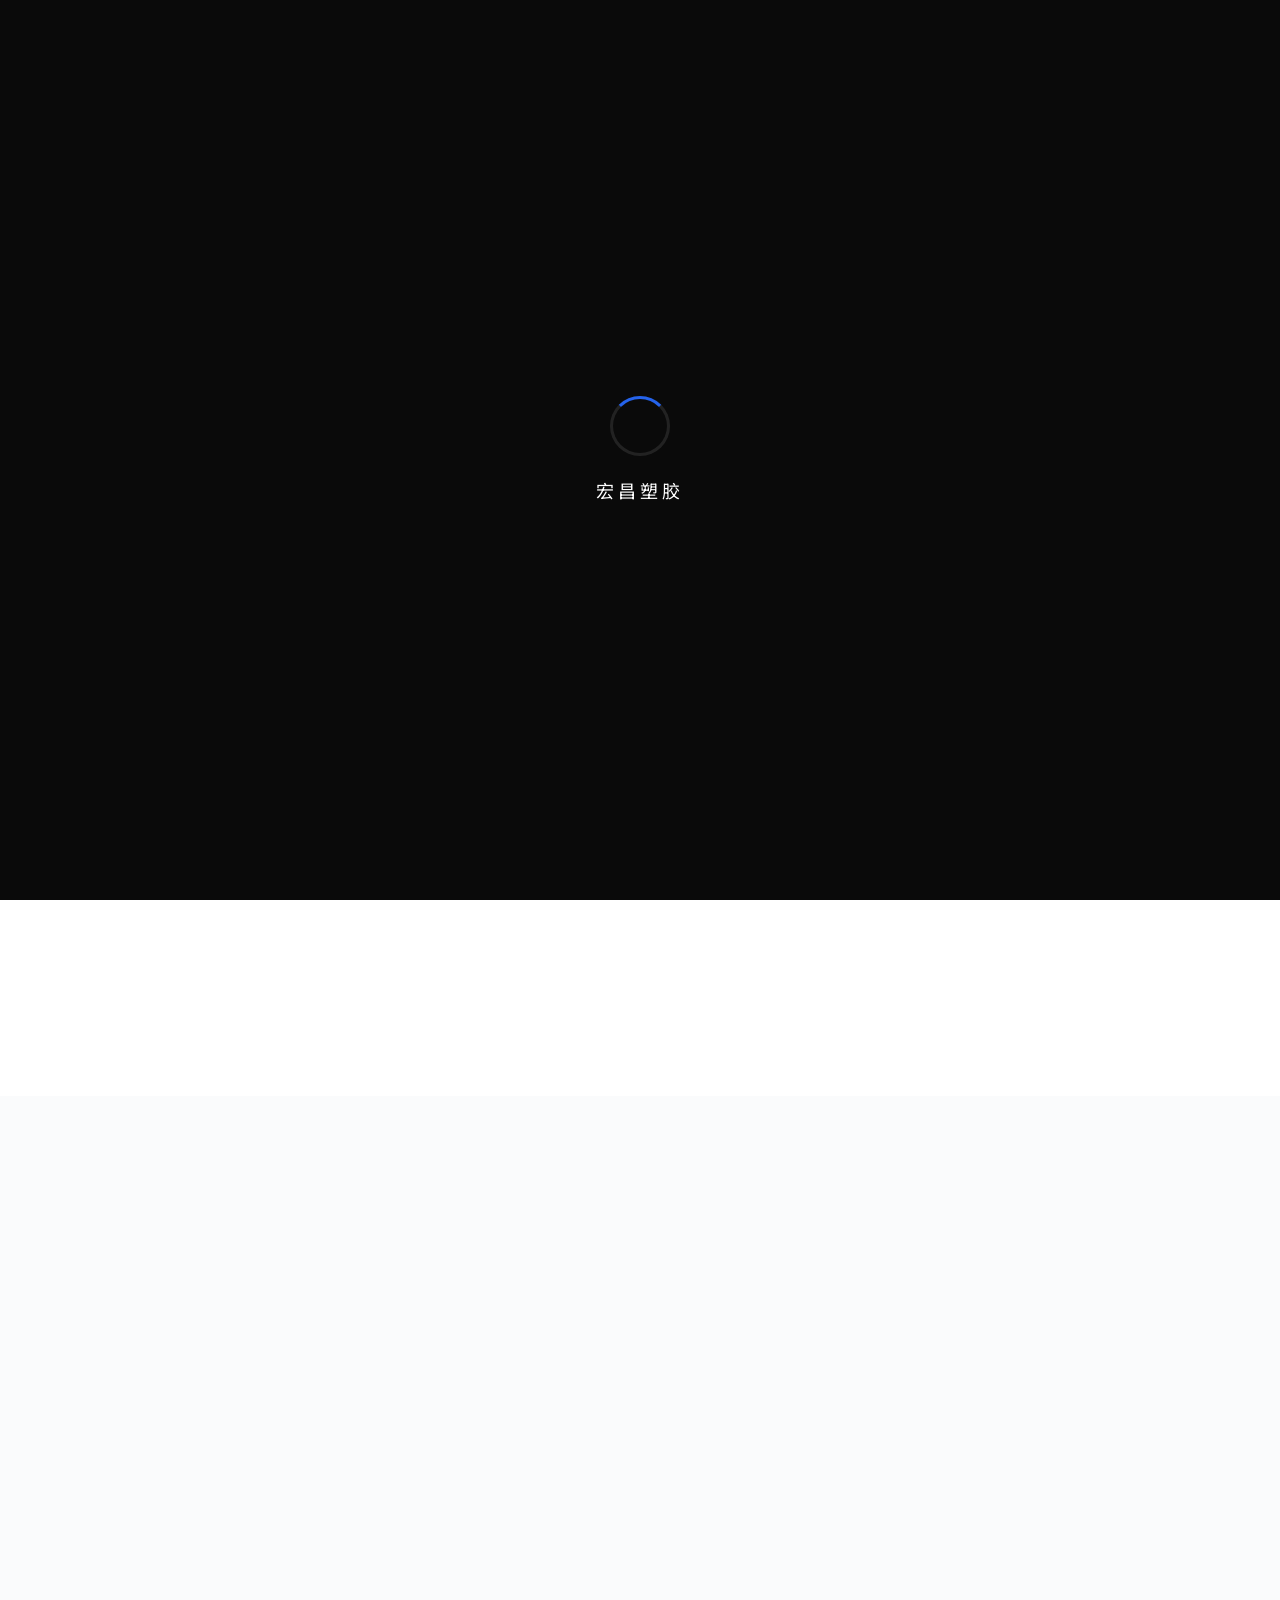
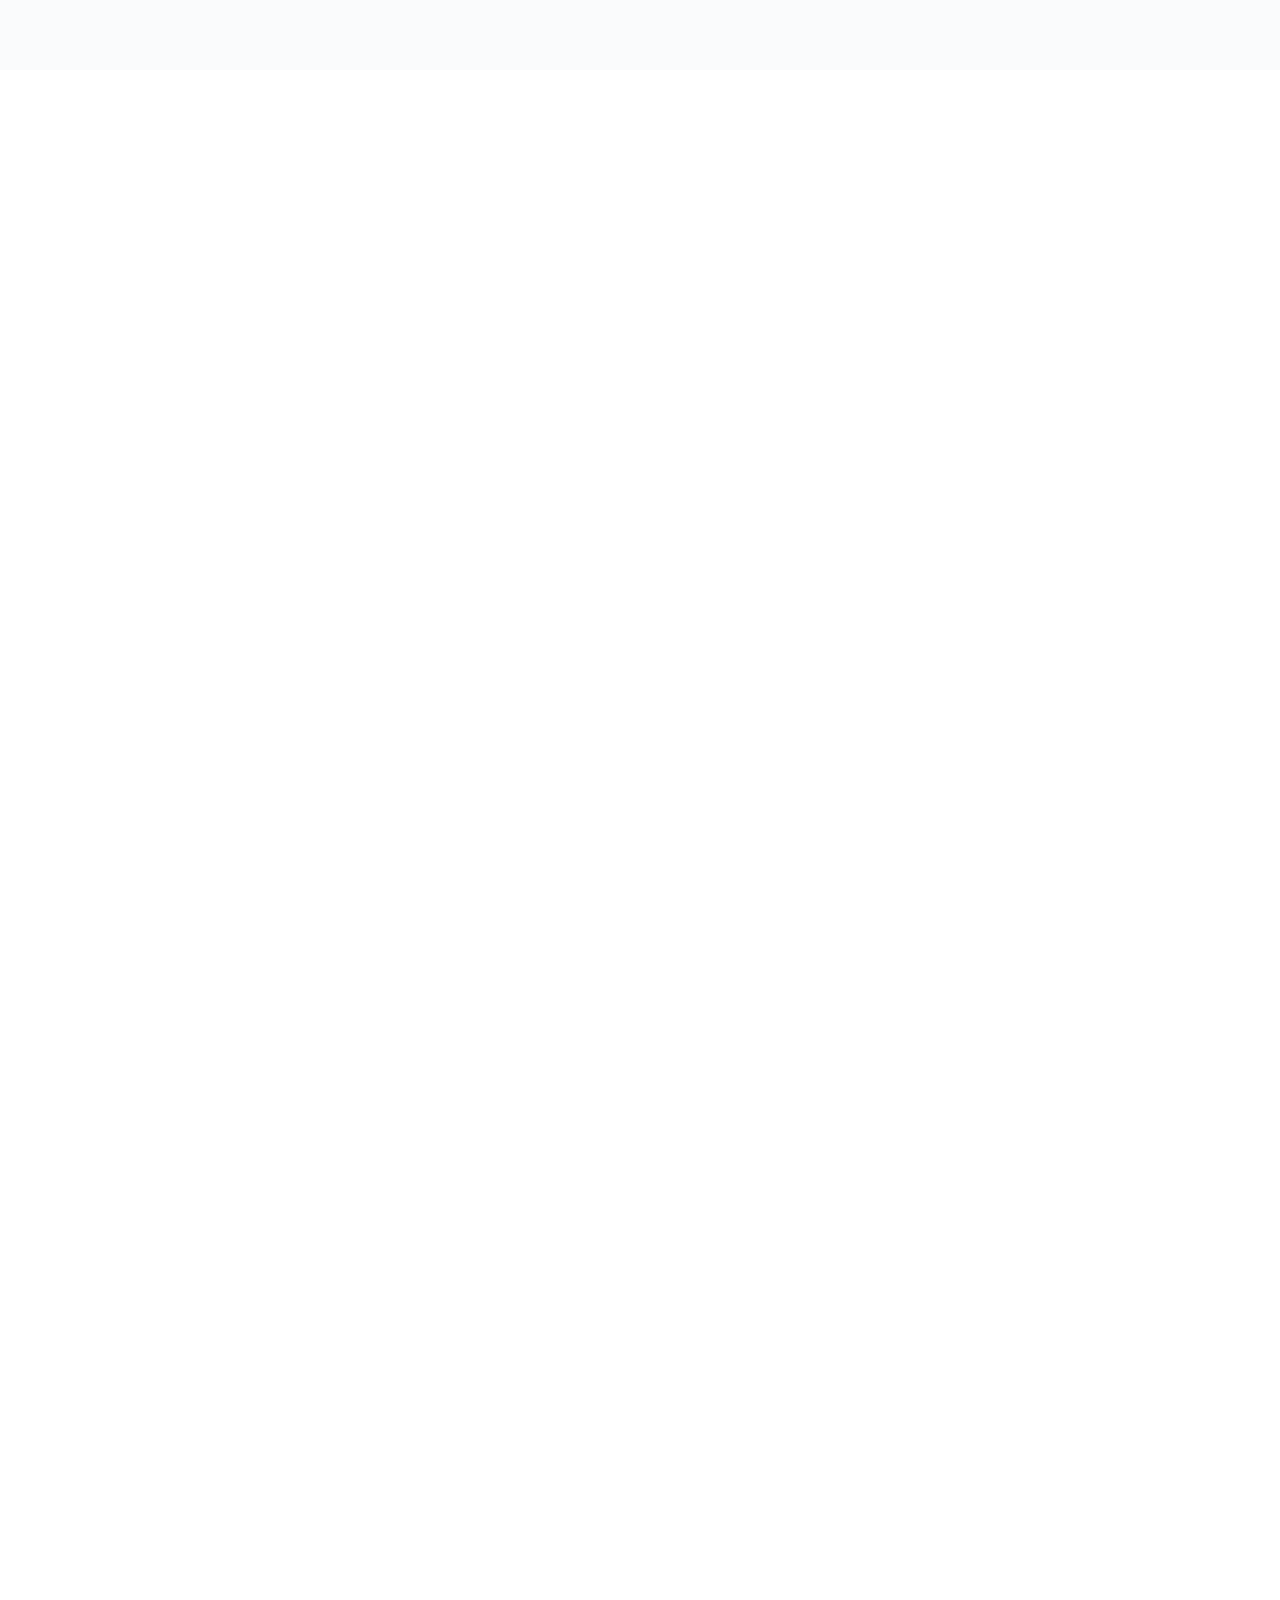
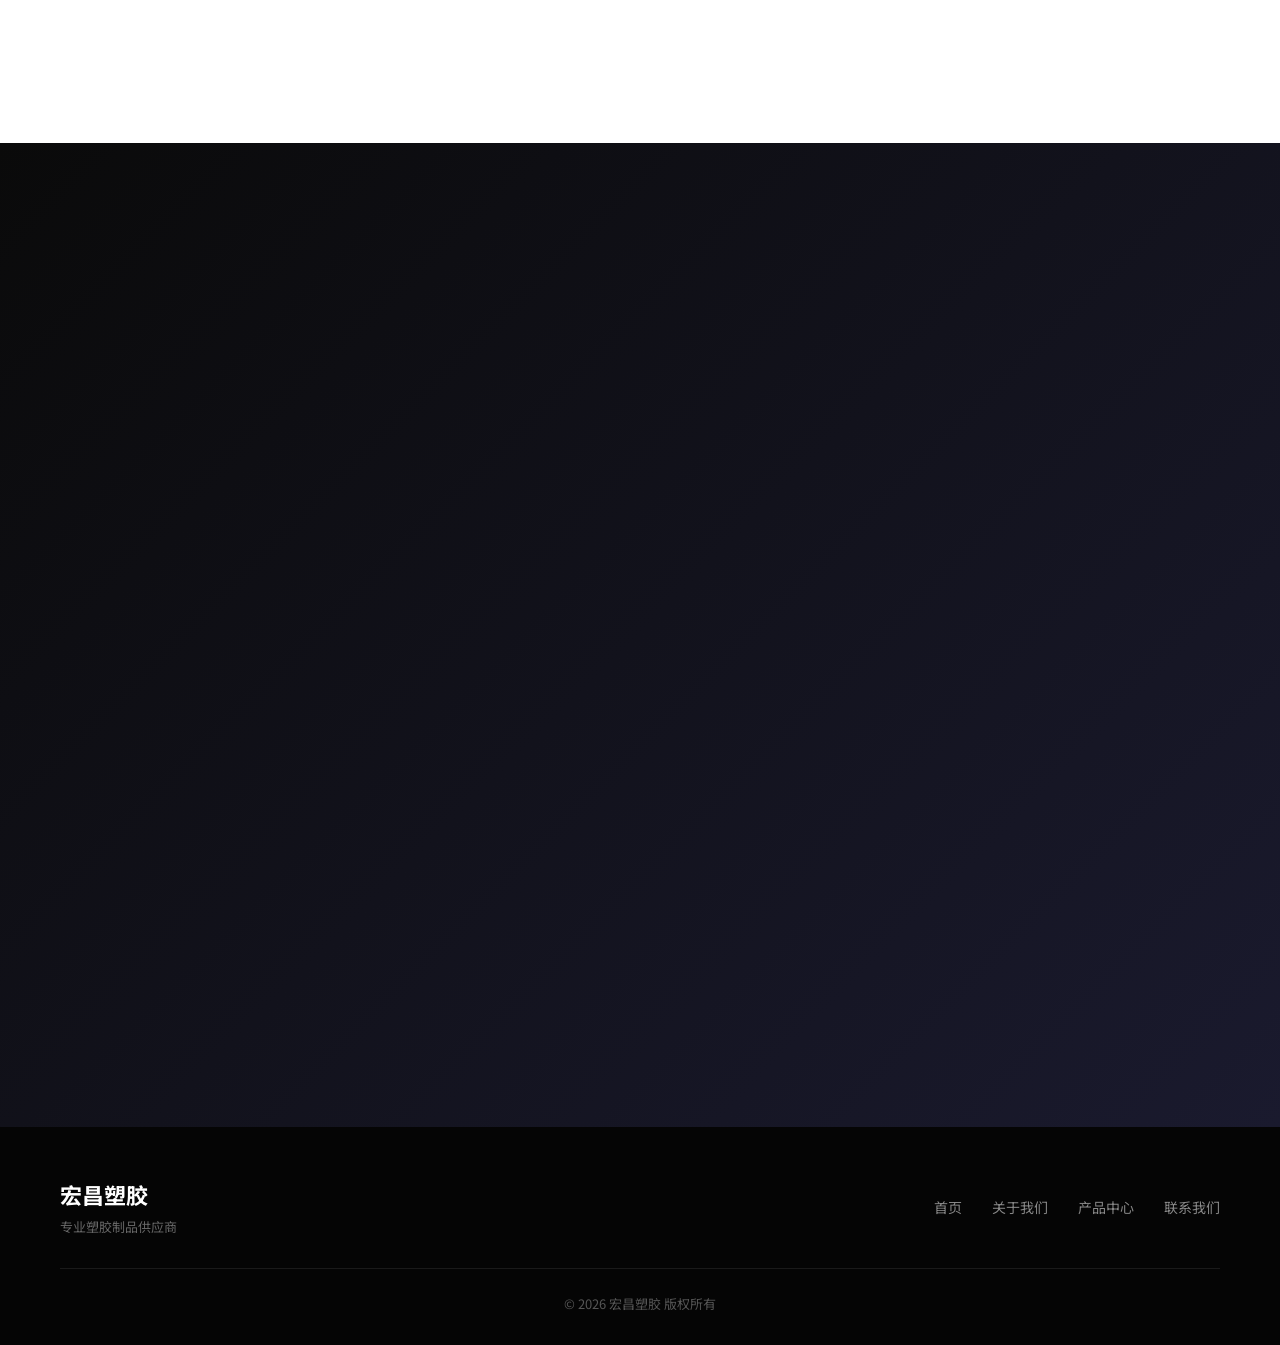
==== commit 7dfe4b3d: "添加产品详情弹窗 - 点击查看大图" ====
--- a/index.html
+++ b/index.html
@@ -7,6 +7,359 @@
     <link rel="preconnect" href="https://fonts.googleapis.com">
     <link href="https://fonts.googleapis.com/css2?family=Noto+Sans+SC:wght@300;400;500;700;900&family=Roboto:wght@300;400;500;700&display=swap" rel="stylesheet">
     <style>
+/* ===== 基础重置 ===== */
+* { margin: 0; padding: 0; box-sizing: border-box; }
+html { scroll-behavior: smooth; }
+body {
+    font-family: 'Noto Sans SC', -apple-system, BlinkMacSystemFont, "Microsoft YaHei", sans-serif;
+    color: #333; line-height: 1.6; overflow-x: hidden;
+}
+.container { max-width: 1200px; margin: 0 auto; padding: 0 20px; }
+
+/* ===== 加载动画 ===== */
+.loader {
+    position: fixed; top: 0; left: 0; width: 100%; height: 100%;
+    background: #0a0a0a; display: flex; flex-direction: column;
+    align-items: center; justify-content: center; z-index: 9999;
+    transition: opacity 0.5s, visibility 0.5s;
+}
+.loader.hidden { opacity: 0; visibility: hidden; }
+.loader-circle {
+    width: 60px; height: 60px;
+    border: 3px solid rgba(255,255,255,0.1);
+    border-top-color: #2563eb; border-radius: 50%;
+    animation: spin 1s linear infinite;
+}
+@keyframes spin { to { transform: rotate(360deg); } }
+.loader-text { color: #fff; margin-top: 20px; font-size: 18px; letter-spacing: 4px; }
+
+/* ===== 导航栏 ===== */
+.navbar {
+    background: rgba(255,255,255,0.95);
+    backdrop-filter: blur(20px);
+    position: fixed; width: 100%; top: 0; z-index: 1000;
+    transition: all 0.3s;
+}
+.navbar.scrolled { box-shadow: 0 2px 30px rgba(0,0,0,0.08); }
+.nav-content {
+    display: flex; justify-content: space-between; align-items: center; height: 70px;
+}
+.logo { display: flex; align-items: center; gap: 10px; text-decoration: none; }
+.logo-icon {
+    width: 40px; height: 40px;
+    background: linear-gradient(135deg, #2563eb, #1d4ed8);
+    color: #fff; display: flex; align-items: center; justify-content: center;
+    font-size: 20px; font-weight: 900; border-radius: 8px;
+}
+.logo-text { font-size: 20px; font-weight: 700; color: #000; letter-spacing: 1px; }
+.nav-links { display: flex; list-style: none; gap: 10px; }
+.nav-link {
+    text-decoration: none; color: #555; font-size: 15px;
+    font-weight: 500; padding: 8px 18px; border-radius: 6px;
+    transition: all 0.3s;
+}
+.nav-link:hover, .nav-link.active { color: #2563eb; background: rgba(37,99,235,0.08); }
+.hamburger { display: none; flex-direction: column; cursor: pointer; gap: 5px; padding: 5px; }
+.hamburger span { width: 25px; height: 2.5px; background: #000; border-radius: 2px; transition: 0.3s; }
+
+/* ===== 首页横幅 ===== */
+.hero {
+    margin-top: 70px; min-height: 600px;
+    background: linear-gradient(135deg, #0a0a0a 0%, #1a1a2e 50%, #16213e 100%);
+    display: flex; align-items: center; justify-content: center;
+    text-align: center; position: relative; overflow: hidden;
+}
+.hero-bg-pattern {
+    position: absolute; top: 0; left: 0; width: 100%; height: 100%;
+    background-image:
+        radial-gradient(circle at 20% 30%, rgba(37,99,235,0.15) 0%, transparent 50%),
+        radial-gradient(circle at 80% 70%, rgba(37,99,235,0.1) 0%, transparent 50%);
+}
+.hero-content { position: relative; z-index: 1; padding: 60px 0; }
+.hero-badge {
+    display: inline-block; padding: 8px 24px;
+    background: rgba(37,99,235,0.15); border: 1px solid rgba(37,99,235,0.3);
+    color: #60a5fa; font-size: 14px; border-radius: 50px;
+    margin-bottom: 30px; letter-spacing: 2px;
+}
+.hero h1 { font-size: 56px; margin-bottom: 20px; letter-spacing: 3px; color: #fff; font-weight: 900; line-height: 1.3; }
+.hero h1 br { display: block; }
+.hero p { font-size: 18px; margin-bottom: 40px; opacity: 0.7; color: #ccc; max-width: 600px; margin-left: auto; margin-right: auto; }
+.hero-buttons { display: flex; gap: 16px; justify-content: center; flex-wrap: wrap; }
+.btn-primary {
+    display: inline-block; padding: 16px 44px; background: #2563eb;
+    color: #fff; text-decoration: none; font-size: 16px; font-weight: 600;
+    border-radius: 8px; transition: all 0.3s;
+    box-shadow: 0 4px 20px rgba(37,99,235,0.4);
+}
+.btn-primary:hover { background: #1d4ed8; transform: translateY(-3px); box-shadow: 0 8px 30px rgba(37,99,235,0.5); }
+.btn-secondary {
+    display: inline-block; padding: 16px 44px; background: transparent;
+    color: #fff; text-decoration: none; font-size: 16px; font-weight: 600;
+    border-radius: 8px; border: 2px solid rgba(255,255,255,0.3); transition: all 0.3s;
+}
+.btn-secondary:hover { border-color: #fff; background: rgba(255,255,255,0.1); transform: translateY(-3px); }
+.hero-scroll-indicator {
+    position: absolute; bottom: 30px; left: 50%; transform: translateX(-50%);
+    display: flex; flex-direction: column; align-items: center; gap: 8px;
+    color: rgba(255,255,255,0.4); font-size: 12px; letter-spacing: 2px;
+}
+.scroll-arrow {
+    width: 20px; height: 20px;
+    border-right: 2px solid rgba(255,255,255,0.4);
+    border-bottom: 2px solid rgba(255,255,255,0.4);
+    transform: rotate(45deg);
+    animation: bounce 2s infinite;
+}
+@keyframes bounce {
+    0%, 20%, 50%, 80%, 100% { transform: rotate(45deg) translateY(0); }
+    40% { transform: rotate(45deg) translateY(-8px); }
+    60% { transform: rotate(45deg) translateY(-4px); }
+}
+
+/* ===== 通用标题 ===== */
+.section-label {
+    display: inline-block; font-size: 12px; font-weight: 700;
+    letter-spacing: 4px; color: #2563eb; margin-bottom: 12px; text-transform: uppercase;
+}
+.section-title { font-size: 36px; margin-bottom: 15px; color: #000; font-weight: 800; line-height: 1.3; }
+.section-line { width: 60px; height: 3px; background: linear-gradient(90deg, #2563eb, #60a5fa); border-radius: 2px; margin-bottom: 20px; }
+.section-desc { text-align: center; font-size: 16px; color: #888; margin-bottom: 60px; }
+
+/* ===== 优势亮点 ===== */
+.advantages { padding: 80px 0; background: #fff; }
+.advantage-grid { display: grid; grid-template-columns: repeat(4, 1fr); gap: 30px; }
+.advantage-item {
+    text-align: center; padding: 40px 25px; border-radius: 12px;
+    transition: all 0.3s; border: 1px solid #f0f0f0;
+}
+.advantage-item:hover { transform: translateY(-5px); box-shadow: 0 10px 40px rgba(0,0,0,0.08); border-color: transparent; }
+.advantage-icon { font-size: 48px; margin-bottom: 18px; }
+.advantage-item h3 { font-size: 18px; margin-bottom: 10px; color: #000; font-weight: 700; }
+.advantage-item p { font-size: 14px; color: #777; line-height: 1.8; }
+
+/* ===== 关于我们 ===== */
+.about { padding: 100px 0; background: #fafbfc; }
+.about-wrapper { display: grid; grid-template-columns: 1fr 1fr; gap: 80px; align-items: center; }
+.about-left .section-title { text-align: left; }
+.about-left .section-line { margin-bottom: 25px; }
+.about-desc { margin-bottom: 16px; font-size: 15px; color: #555; line-height: 2; text-align: justify; }
+.about-features { margin-top: 30px; display: grid; grid-template-columns: 1fr 1fr; gap: 12px; }
+.feature-item { display: flex; align-items: center; gap: 10px; font-size: 14px; color: #444; }
+.feature-check {
+    width: 22px; height: 22px; background: #2563eb; color: #fff;
+    border-radius: 50%; display: flex; align-items: center; justify-content: center;
+    font-size: 12px; flex-shrink: 0;
+}
+.stats-grid { display: grid; grid-template-columns: 1fr 1fr; gap: 20px; }
+.stat-card {
+    text-align: center; padding: 35px 20px; background: #fff;
+    border-radius: 16px; box-shadow: 0 4px 20px rgba(0,0,0,0.05);
+    transition: transform 0.3s;
+}
+.stat-card:hover { transform: translateY(-5px); }
+.stat-number { font-size: 48px; font-weight: 900; color: #2563eb; }
+.stat-suffix { font-size: 24px; font-weight: 700; color: #2563eb; }
+.stat-label { display: block; margin-top: 8px; font-size: 14px; color: #888; }
+
+/* ===== 产品中心 ===== */
+.products { padding: 100px 0; background: #fff; }
+.products-header { text-align: center; margin-bottom: 50px; }
+.products-header .section-title { text-align: center; }
+.products-header .section-line { margin: 0 auto 20px; }
+.product-grid { display: grid; grid-template-columns: repeat(3, 1fr); gap: 30px; }
+.product-card {
+    background: #fff; border-radius: 16px; overflow: hidden;
+    box-shadow: 0 2px 20px rgba(0,0,0,0.06);
+    transition: all 0.4s; border: 1px solid #f0f0f0; position: relative;
+}
+.product-card:hover { transform: translateY(-8px); box-shadow: 0 15px 50px rgba(0,0,0,0.12); border-color: transparent; }
+.product-badge {
+    position: absolute; top: 15px; right: 15px; padding: 5px 14px;
+    background: #2563eb; color: #fff; font-size: 12px;
+    border-radius: 4px; font-weight: 600; z-index: 2;
+}
+.product-img { width: 100%; height: 220px; overflow: hidden; background: #f5f5f5; position: relative; }
+.product-img-inner {
+    width: 100%; height: 100%;
+    background-size: cover; background-position: center;
+    transition: transform 0.6s;
+}
+.product-card:hover .product-img-inner { transform: scale(1.05); }
+.img-1 { background: linear-gradient(135deg, #667eea 0%, #764ba2 100%); }
+.img-2 { background: linear-gradient(135deg, #f093fb 0%, #f5576c 100%); }
+.img-3 { background: linear-gradient(135deg, #4facfe 0%, #00f2fe 100%); }
+.img-4 { background: linear-gradient(135deg, #43e97b 0%, #38f9d7 100%); }
+.img-5 { background: linear-gradient(135deg, #fa709a 0%, #fee140 100%); }
+.img-6 { background: linear-gradient(135deg, #a18cd1 0%, #fbc2eb 100%); }
+.product-img-inner::after {
+    content: "\1F4E6";
+    position: absolute; top: 50%; left: 50%;
+    transform: translate(-50%, -50%);
+    font-size: 48px; opacity: 0.6;
+}
+.product-info { padding: 24px; }
+.product-info h3 { font-size: 19px; margin-bottom: 10px; color: #000; font-weight: 700; }
+.product-info p { font-size: 14px; color: #777; margin-bottom: 16px; line-height: 1.8; }
+.product-contact { display: inline-block; font-size: 14px; color: #2563eb; text-decoration: none; font-weight: 600; transition: all 0.3s; }
+.product-contact:hover { color: #1d4ed8; letter-spacing: 1px; }
+
+/* ===== 联系我们 ===== */
+.contact { padding: 100px 0; background: linear-gradient(135deg, #0a0a0a 0%, #1a1a2e 100%); }
+.contact-wrapper { max-width: 900px; margin: 0 auto; }
+.section-label-light { color: #60a5fa !important; }
+.section-title-light { color: #fff !important; }
+.section-line-light { background: linear-gradient(90deg, #2563eb, #60a5fa) !important; margin: 0 auto 20px !important; }
+.section-desc-light { color: #888 !important; }
+.contact-grid { display: grid; grid-template-columns: repeat(2, 1fr); gap: 20px; }
+.contact-card {
+    text-align: center; padding: 40px 25px;
+    background: rgba(255,255,255,0.05); border: 1px solid rgba(255,255,255,0.1);
+    border-radius: 16px; transition: all 0.3s;
+}
+.contact-card:hover { background: rgba(255,255,255,0.1); transform: translateY(-5px); border-color: rgba(37,99,235,0.4); }
+.contact-card-icon { font-size: 40px; margin-bottom: 15px; }
+.contact-card h3 { font-size: 18px; margin-bottom: 10px; color: #fff; font-weight: 600; }
+.contact-value { font-size: 16px; color: #aaa; margin-bottom: 15px; word-break: break-all; }
+.contact-value a { color: #60a5fa; text-decoration: none; transition: color 0.3s; }
+.contact-value a:hover { color: #fff; }
+.contact-action {
+    display: inline-block; padding: 8px 24px;
+    border: 1px solid rgba(37,99,235,0.5); color: #60a5fa;
+    text-decoration: none; font-size: 13px; border-radius: 6px;
+    transition: all 0.3s;
+}
+.contact-action:hover { background: #2563eb; border-color: #2563eb; color: #fff; }
+
+/* ===== 页脚 ===== */
+.footer { background: #050505; color: #555; padding: 50px 0 30px; }
+.footer-content { display: flex; justify-content: space-between; align-items: center; margin-bottom: 30px; }
+.footer-brand h3 { color: #fff; font-size: 22px; margin-bottom: 5px; }
+.footer-brand p { color: #666; font-size: 14px; }
+.footer-links { display: flex; gap: 30px; }
+.footer-links a { color: #888; text-decoration: none; font-size: 14px; transition: color 0.3s; }
+.footer-links a:hover { color: #2563eb; }
+.footer-divider { height: 1px; background: #1a1a1a; margin-bottom: 25px; }
+.footer p { text-align: center; font-size: 13px; }
+
+/* ===== 回到顶部 ===== */
+.back-to-top {
+    position: fixed; bottom: 30px; right: 30px;
+    width: 48px; height: 48px; background: #2563eb; color: #fff;
+    border: none; border-radius: 12px; font-size: 20px;
+    cursor: pointer; opacity: 0; visibility: hidden;
+    transition: all 0.3s; box-shadow: 0 4px 15px rgba(37,99,235,0.4); z-index: 999;
+}
+.back-to-top.show { opacity: 1; visibility: visible; }
+.back-to-top:hover { background: #1d4ed8; transform: translateY(-3px); }
+
+/* ===== 滚动动画 ===== */
+.fade-in { opacity: 0; transform: translateY(40px); transition: opacity 0.8s ease, transform 0.8s ease; }
+.fade-in.visible { opacity: 1; transform: translateY(0); }
+.fade-up { opacity: 0; transform: translateY(30px); transition: opacity 0.6s ease, transform 0.6s ease; }
+.fade-up.visible { opacity: 1; transform: translateY(0); }
+.delay-1 { transition-delay: 0.1s; }
+.delay-2 { transition-delay: 0.2s; }
+.delay-3 { transition-delay: 0.3s; }
+
+/* ===== 响应式 ===== */
+@media (max-width: 768px) {
+    .nav-links {
+        display: none; position: absolute; top: 70px; left: 0; width: 100%;
+        background: #fff; flex-direction: column; padding: 20px; gap: 5px;
+        box-shadow: 0 10px 30px rgba(0,0,0,0.1);
+    }
+    .nav-links.active { display: flex; }
+    .nav-link { padding: 12px 18px; }
+    .hamburger { display: flex; }
+    .hero { min-height: 500px; }
+    .hero h1 { font-size: 32px; }
+    .hero p { font-size: 15px; }
+    .hero-buttons { flex-direction: column; align-items: center; }
+    .btn-primary, .btn-secondary { width: 200px; text-align: center; }
+    .advantage-grid { grid-template-columns: repeat(2, 1fr); gap: 15px; }
+    .advantage-item { padding: 25px 15px; }
+    .about-wrapper { grid-template-columns: 1fr; gap: 40px; }
+    .about-left .section-title { text-align: center; }
+    .about-left .section-line { margin: 0 auto 25px; }
+    .about-features { grid-template-columns: 1fr; }
+    .product-grid { grid-template-columns: 1fr; }
+    .contact-grid { grid-template-columns: 1fr; }
+    .footer-content { flex-direction: column; gap: 20px; text-align: center; }
+    .footer-links { flex-wrap: wrap; justify-content: center; }
+    .section-title { font-size: 28px; }
+    .stats-grid { grid-template-columns: 1fr 1fr; }
+}
+@media (max-width: 480px) {
+    .advantage-grid { grid-template-columns: 1fr; }
+    .stats-grid { grid-template-columns: 1fr; }
+    .hero h1 { font-size: 26px; }
+}
+
+/* ===== 钻头包装盒画廊 ===== */
+.drill-box-gallery { width: 100%; position: relative; }
+.gallery-main { width: 100%; height: 220px; object-fit: cover; display: block; transition: opacity 0.3s; border-radius: 0; }
+.gallery-thumbs { display: flex; gap: 4px; padding: 4px; background: #f5f5f5; }
+.gallery-thumbs img { width: 25%; height: 60px; object-fit: cover; cursor: pointer; border: 2px solid transparent; border-radius: 4px; transition: border-color 0.3s; }
+.gallery-thumbs img.active, .gallery-thumbs img:hover { border-color: #2563eb; }
+
+/* ===== 产品详情弹窗 ===== */
+.product-popup {
+    display: none;
+    position: fixed;
+    top: 0; left: 0; width: 100%; height: 100%;
+    z-index: 10000;
+}
+.product-popup.show { display: flex; align-items: center; justify-content: center; }
+.popup-overlay {
+    position: absolute; top: 0; left: 0; width: 100%; height: 100%;
+    background: rgba(0,0,0,0.7);
+}
+.popup-content {
+    position: relative;
+    background: #fff;
+    border-radius: 16px;
+    max-width: 600px; width: 90%;
+    max-height: 90vh; overflow-y: auto;
+    padding: 40px 30px;
+    z-index: 1;
+    box-shadow: 0 20px 60px rgba(0,0,0,0.3);
+}
+.popup-close {
+    position: absolute; top: 15px; right: 20px;
+    font-size: 28px; color: #999; cursor: pointer;
+    transition: color 0.3s; line-height: 1;
+}
+.popup-close:hover { color: #000; }
+.popup-content h2 { font-size: 24px; margin-bottom: 20px; color: #000; }
+.popup-main-img {
+    width: 100%; height: 350px;
+    background: #f5f5f5;
+    border-radius: 12px;
+    overflow: hidden; margin-bottom: 15px;
+}
+.popup-main-img img {
+    width: 100%; height: 100%;
+    object-fit: cover;
+    transition: opacity 0.3s;
+}
+.popup-thumbs {
+    display: flex; gap: 8px; margin-bottom: 20px;
+}
+.popup-thumb {
+    width: 25%; height: 70px;
+    object-fit: cover; cursor: pointer;
+    border: 2px solid transparent; border-radius: 8px;
+    transition: border-color 0.3s;
+}
+.popup-thumb.active, .popup-thumb:hover { border-color: #2563eb; }
+.popup-desc { font-size: 15px; color: #666; line-height: 1.8; }
+@media (max-width: 768px) {
+    .popup-content { padding: 30px 20px; }
+    .popup-main-img { height: 250px; }
+    .popup-content h2 { font-size: 20px; }
+}
+
 /* ===== 基础重置 ===== */
 * { margin: 0; padding: 0; box-sizing: border-box; }
 html { scroll-behavior: smooth; }
@@ -715,7 +1068,7 @@
                     <div class="product-info">
                         <h3 data-zh="钻头包装盒" data-en="Drill Bit Box">钻头包装盒</h3>
                         <p data-zh="优质塑胶材质，多规格收纳，防尘防水，携带方便" data-en="High-quality plastic material, multi-specification storage, dustproof and waterproof, easy to carry">优质塑胶材质，多规格收纳，防尘防水，携带方便</p>
-                        <a href="#contact" class="product-contact" data-zh="了解详情 →" data-en="Learn More →">了解详情 →</a>
+                        <a href="javascript:void(0)" class="product-contact" onclick="openPopup()" data-zh="了解详情 →" data-en="Learn More →">了解详情 →</a>
                     </div>
                 </div><div class="product-card fade-in">
                     <div class="product-badge" data-zh="热销" data-en="Hot">热销</div>
@@ -723,7 +1076,7 @@
                     <div class="product-info">
                         <h3 data-zh="塑胶注塑件" data-en="Plastic Injection Parts">塑胶注塑件</h3>
                         <p data-zh="高品质塑胶注塑件，适用于工业自动化设备，尺寸精准，表面光滑" data-en="High-quality plastic injection parts suitable for industrial automation equipment, precise dimensions and smooth surface">高品质塑胶注塑件，适用于工业自动化设备，尺寸精准，表面光滑</p>
-                        <a href="#contact" class="product-contact" data-zh="了解详情 →" data-en="Learn More →">了解详情 →</a>
+                        <a href="javascript:void(0)" class="product-contact" onclick="openPopup()" data-zh="了解详情 →" data-en="Learn More →">了解详情 →</a>
                     </div>
                 </div>
                 <div class="product-card fade-in">
@@ -732,7 +1085,7 @@
                     <div class="product-info">
                         <h3 data-zh="精密塑胶外壳" data-en="Precision Plastic Shells">精密塑胶外壳</h3>
                         <p data-zh="精密塑胶外壳，适用于电子产品防护，防尘防水，耐用可靠" data-en="Precision plastic shells for electronic product protection, dustproof and waterproof, durable and reliable">精密塑胶外壳，适用于电子产品防护，防尘防水，耐用可靠</p>
-                        <a href="#contact" class="product-contact" data-zh="了解详情 →" data-en="Learn More →">了解详情 →</a>
+                        <a href="javascript:void(0)" class="product-contact" onclick="openPopup()" data-zh="了解详情 →" data-en="Learn More →">了解详情 →</a>
                     </div>
                 </div>
                 <div class="product-card fade-in">
@@ -741,7 +1094,7 @@
                     <div class="product-info">
                         <h3 data-zh="塑胶管材系列" data-en="Plastic Pipe Series">塑胶管材系列</h3>
                         <p data-zh="多种规格塑胶管材，耐腐蚀、寿命长，适用于各类流体输送" data-en="Various sizes of plastic pipes, corrosion-resistant and long-lasting, suitable for fluid transportation">多种规格塑胶管材，耐腐蚀、寿命长，适用于各类流体输送</p>
-                        <a href="#contact" class="product-contact" data-zh="了解详情 →" data-en="Learn More →">了解详情 →</a>
+                        <a href="javascript:void(0)" class="product-contact" onclick="openPopup()" data-zh="了解详情 →" data-en="Learn More →">了解详情 →</a>
                     </div>
                 </div>
                 <div class="product-card fade-in">
@@ -749,7 +1102,7 @@
                     <div class="product-info">
                         <h3 data-zh="塑胶板材系列" data-en="Plastic Sheet Series">塑胶板材系列</h3>
                         <p data-zh="高强度塑胶板材，适用于建筑及工业领域，规格齐全" data-en="High-strength plastic sheets suitable for construction and industrial fields, complete specifications">高强度塑胶板材，适用于建筑及工业领域，规格齐全</p>
-                        <a href="#contact" class="product-contact" data-zh="了解详情 →" data-en="Learn More →">了解详情 →</a>
+                        <a href="javascript:void(0)" class="product-contact" onclick="openPopup()" data-zh="了解详情 →" data-en="Learn More →">了解详情 →</a>
                     </div>
                 </div>
                 <div class="product-card fade-in">
@@ -757,7 +1110,7 @@
                     <div class="product-info">
                         <h3 data-zh="塑胶容器系列" data-en="Plastic Container Series">塑胶容器系列</h3>
                         <p data-zh="密封性能好，适用于化工液体存储运输，安全环保" data-en="Good sealing performance, suitable for chemical liquid storage and transportation, safe and environmentally friendly">密封性能好，适用于化工液体存储运输，安全环保</p>
-                        <a href="#contact" class="product-contact" data-zh="了解详情 →" data-en="Learn More →">了解详情 →</a>
+                        <a href="javascript:void(0)" class="product-contact" onclick="openPopup()" data-zh="了解详情 →" data-en="Learn More →">了解详情 →</a>
                     </div>
                 </div>
                 <div class="product-card fade-in">
@@ -766,7 +1119,7 @@
                     <div class="product-info">
                         <h3 data-zh="定制塑胶制品" data-en="Custom Plastic Products">定制塑胶制品</h3>
                         <p data-zh="可根据客户需求定制各种塑胶制品，来图来样均可加工" data-en="Custom plastic products according to customer requirements, drawings and samples accepted">可根据客户需求定制各种塑胶制品，来图来样均可加工</p>
-                        <a href="#contact" class="product-contact" data-zh="了解详情 →" data-en="Learn More →">了解详情 →</a>
+                        <a href="javascript:void(0)" class="product-contact" onclick="openPopup()" data-zh="了解详情 →" data-en="Learn More →">了解详情 →</a>
                     </div>
                 </div>
             </div>
@@ -1007,7 +1360,47 @@
         thumbs[index].classList.add('active');
     }
 }
-
+// 产品详情弹窗
+const popupImages = ['images/drill-box-1.jpg', 'images/drill-box-2.jpg', 'images/drill-box-3.jpg', 'images/drill-box-4.jpg'];
+let currentPopupIndex = 0;
+
+function openPopup() {
+    const popup = document.getElementById('productPopup');
+    if (popup) {
+        popup.classList.add('show');
+        document.body.style.overflow = 'hidden';
+    }
+}
+
+function closePopup() {
+    const popup = document.getElementById('productPopup');
+    if (popup) {
+        popup.classList.remove('show');
+        document.body.style.overflow = '';
+    }
+}
+
+function changePopupImg(index) {
+    const mainImg = document.getElementById('popupMainImg');
+    const thumbs = document.querySelectorAll('.popup-thumb');
+    if (mainImg) {
+        mainImg.style.opacity = '0.5';
+        setTimeout(function() {
+            mainImg.src = popupImages[index];
+            mainImg.style.opacity = '1';
+        }, 150);
+    }
+    if (thumbs.length > 0) {
+        thumbs.forEach(function(t) { t.classList.remove('active'); });
+        thumbs[index].classList.add('active');
+    }
+    currentPopupIndex = index;
+}
+
+// ESC 键关闭弹窗
+document.addEventListener('keydown', function(e) {
+    if (e.key === 'Escape') { closePopup(); }
+});
 
 // 等待 DOM 加载
 document.addEventListener('DOMContentLoaded', function() {
@@ -1169,8 +1562,204 @@
 }
 
 }); // DOMContentLoaded end
+// 钻头包装盒图片切换
+const drillBoxImages = ['images/drill-box-1.jpg', 'images/drill-box-2.jpg', 'images/drill-box-3.jpg', 'images/drill-box-4.jpg'];
+function changeDrillBox(index) {
+    const mainImg = document.querySelector('.gallery-main');
+    const thumbs = document.querySelectorAll('.gallery-thumbs img');
+    if (mainImg) {
+        mainImg.style.opacity = '0.5';
+        setTimeout(function() {
+            mainImg.src = drillBoxImages[index];
+            mainImg.style.opacity = '1';
+        }, 150);
+    }
+    if (thumbs.length > 0) {
+        thumbs.forEach(function(t) { t.classList.remove('active'); });
+        thumbs[index].classList.add('active');
+    }
+}
+
+
+// 等待 DOM 加载
+document.addEventListener('DOMContentLoaded', function() {
+
+// 语言切换功能
+let currentLang = 'zh';
+const langToggle = document.getElementById('langToggle');
+if (langToggle) {
+    langToggle.addEventListener('click', function() {
+        if (currentLang === 'zh') {
+            currentLang = 'en';
+            document.documentElement.lang = 'en';
+        } else {
+            currentLang = 'zh';
+            document.documentElement.lang = 'zh-CN';
+        }
+        switchLanguage(currentLang);
+    });
+}
+
+function switchLanguage(lang) {
+    const elements = document.querySelectorAll('[data-zh][data-en]');
+    elements.forEach(function(el) {
+        const text = el.getAttribute('data-' + lang);
+        if (text) {
+            if (el.tagName === 'INPUT' || el.tagName === 'TEXTAREA') {
+                el.placeholder = text;
+            } else {
+                el.innerHTML = text;
+            }
+        }
+    });
+}
+
+// 移动端导航菜单切换
+const hamburger = document.getElementById('hamburger');
+const navLinks = document.getElementById('navLinks');
+
+if (hamburger && navLinks) {
+    hamburger.addEventListener('click', function() {
+        navLinks.classList.toggle('active');
+        const spans = hamburger.querySelectorAll('span');
+        if (navLinks.classList.contains('active')) {
+            spans[0].style.transform = 'rotate(45deg) translate(5px, 5px)';
+            spans[1].style.opacity = '0';
+            spans[2].style.transform = 'rotate(-45deg) translate(7px, -6px)';
+        } else {
+            spans[0].style.transform = 'none';
+            spans[1].style.opacity = '1';
+            spans[2].style.transform = 'none';
+        }
+    });
+}
+
+const navItems = document.querySelectorAll('.nav-link');
+navItems.forEach(function(item) {
+    item.addEventListener('click', function() {
+        if (navLinks && navLinks.classList.contains('active')) {
+            navLinks.classList.remove('active');
+        }
+    });
+});
+
+document.querySelectorAll('a[href^=\"#\"]').forEach(function(anchor) {
+    anchor.addEventListener('click', function(e) {
+        e.preventDefault();
+        const target = document.querySelector(this.getAttribute('href'));
+        if (target) {
+            const offsetTop = target.offsetTop - 70;
+            window.scrollTo({ top: offsetTop, behavior: 'smooth' });
+        }
+    });
+});
+
+window.addEventListener('scroll', function() {
+    const navbar = document.getElementById('navbar');
+    const backToTop = document.getElementById('backToTop');
+    if (navbar) {
+        if (window.scrollY > 50) { navbar.classList.add('scrolled'); }
+        else { navbar.classList.remove('scrolled'); }
+    }
+    if (backToTop) {
+        if (window.scrollY > 400) { backToTop.classList.add('show'); }
+        else { backToTop.classList.remove('show'); }
+    }
+});
+
+const backToTopBtn = document.getElementById('backToTop');
+if (backToTopBtn) {
+    backToTopBtn.addEventListener('click', function() {
+        window.scrollTo({ top: 0, behavior: 'smooth' });
+    });
+}
+
+function handleScrollAnimation() {
+    const elements = document.querySelectorAll('.fade-in, .fade-up');
+    elements.forEach(function(el) {
+        const rect = el.getBoundingClientRect();
+        if (rect.top < window.innerHeight * 0.85) {
+            el.classList.add('visible');
+        }
+    });
+}
+
+window.addEventListener('scroll', handleScrollAnimation);
+handleScrollAnimation();
+
+function animateCounters() {
+    const counters = document.querySelectorAll('.stat-number[data-target]');
+    counters.forEach(function(counter) {
+        const rect = counter.getBoundingClientRect();
+        if (rect.top < window.innerHeight && !counter.dataset.animated) {
+            counter.dataset.animated = 'true';
+            const target = parseInt(counter.getAttribute('data-target'));
+            const duration = 2000;
+            const step = target / (duration / 16);
+            let current = 0;
+            function updateCounter() {
+                current += step;
+                if (current < target) {
+                    counter.textContent = Math.floor(current);
+                    requestAnimationFrame(updateCounter);
+                } else {
+                    counter.textContent = target;
+                }
+            }
+            updateCounter();
+        }
+    });
+}
+
+window.addEventListener('scroll', animateCounters);
+animateCounters();
+
+function updateActiveNav() {
+    const sections = document.querySelectorAll('section[id]');
+    const scrollPos = window.scrollY + 100;
+    sections.forEach(function(section) {
+        const top = section.offsetTop;
+        const height = section.offsetHeight;
+        const id = section.getAttribute('id');
+        const link = document.querySelector('.nav-link[href=\"#' + id + '\"]');
+        if (link) {
+            if (scrollPos >= top && scrollPos < top + height) {
+                document.querySelectorAll('.nav-link').forEach(function(l) {
+                    l.classList.remove('active');
+                });
+                link.classList.add('active');
+            }
+        }
+    });
+}
+
+window.addEventListener('scroll', updateActiveNav);
+
+const loader = document.getElementById('loader');
+if (loader) {
+    setTimeout(function() { loader.classList.add('hidden'); }, 800);
+}
+
+}); // DOMContentLoaded end
 
 
     </script>
-</body>
+    <!-- 产品详情弹窗 -->
+    <div class="product-popup" id="productPopup">
+        <div class="popup-overlay" onclick="closePopup()"></div>
+        <div class="popup-content">
+            <span class="popup-close" onclick="closePopup()">✕</span>
+            <h2 data-zh="钻头包装盒" data-en="Drill Bit Box">钻头包装盒</h2>
+            <div class="popup-main-img">
+                <img id="popupMainImg" src="images/drill-box-1.jpg" alt="钻头包装盒">
+            </div>
+            <div class="popup-thumbs">
+                <img src="images/drill-box-1.jpg" onclick="changePopupImg(0)" class="popup-thumb active">
+                <img src="images/drill-box-2.jpg" onclick="changePopupImg(1)" class="popup-thumb">
+                <img src="images/drill-box-3.jpg" onclick="changePopupImg(2)" class="popup-thumb">
+                <img src="images/drill-box-4.jpg" onclick="changePopupImg(3)" class="popup-thumb">
+            </div>
+            <p class="popup-desc" data-zh="优质塑胶材质，多规格收纳，防尘防水，携带方便" data-en="High-quality plastic material, multi-specification storage, dustproof and waterproof, easy to carry">优质塑胶材质，多规格收纳，防尘防水，携带方便</p>
+        </div>
+    </div></body>
 </html>
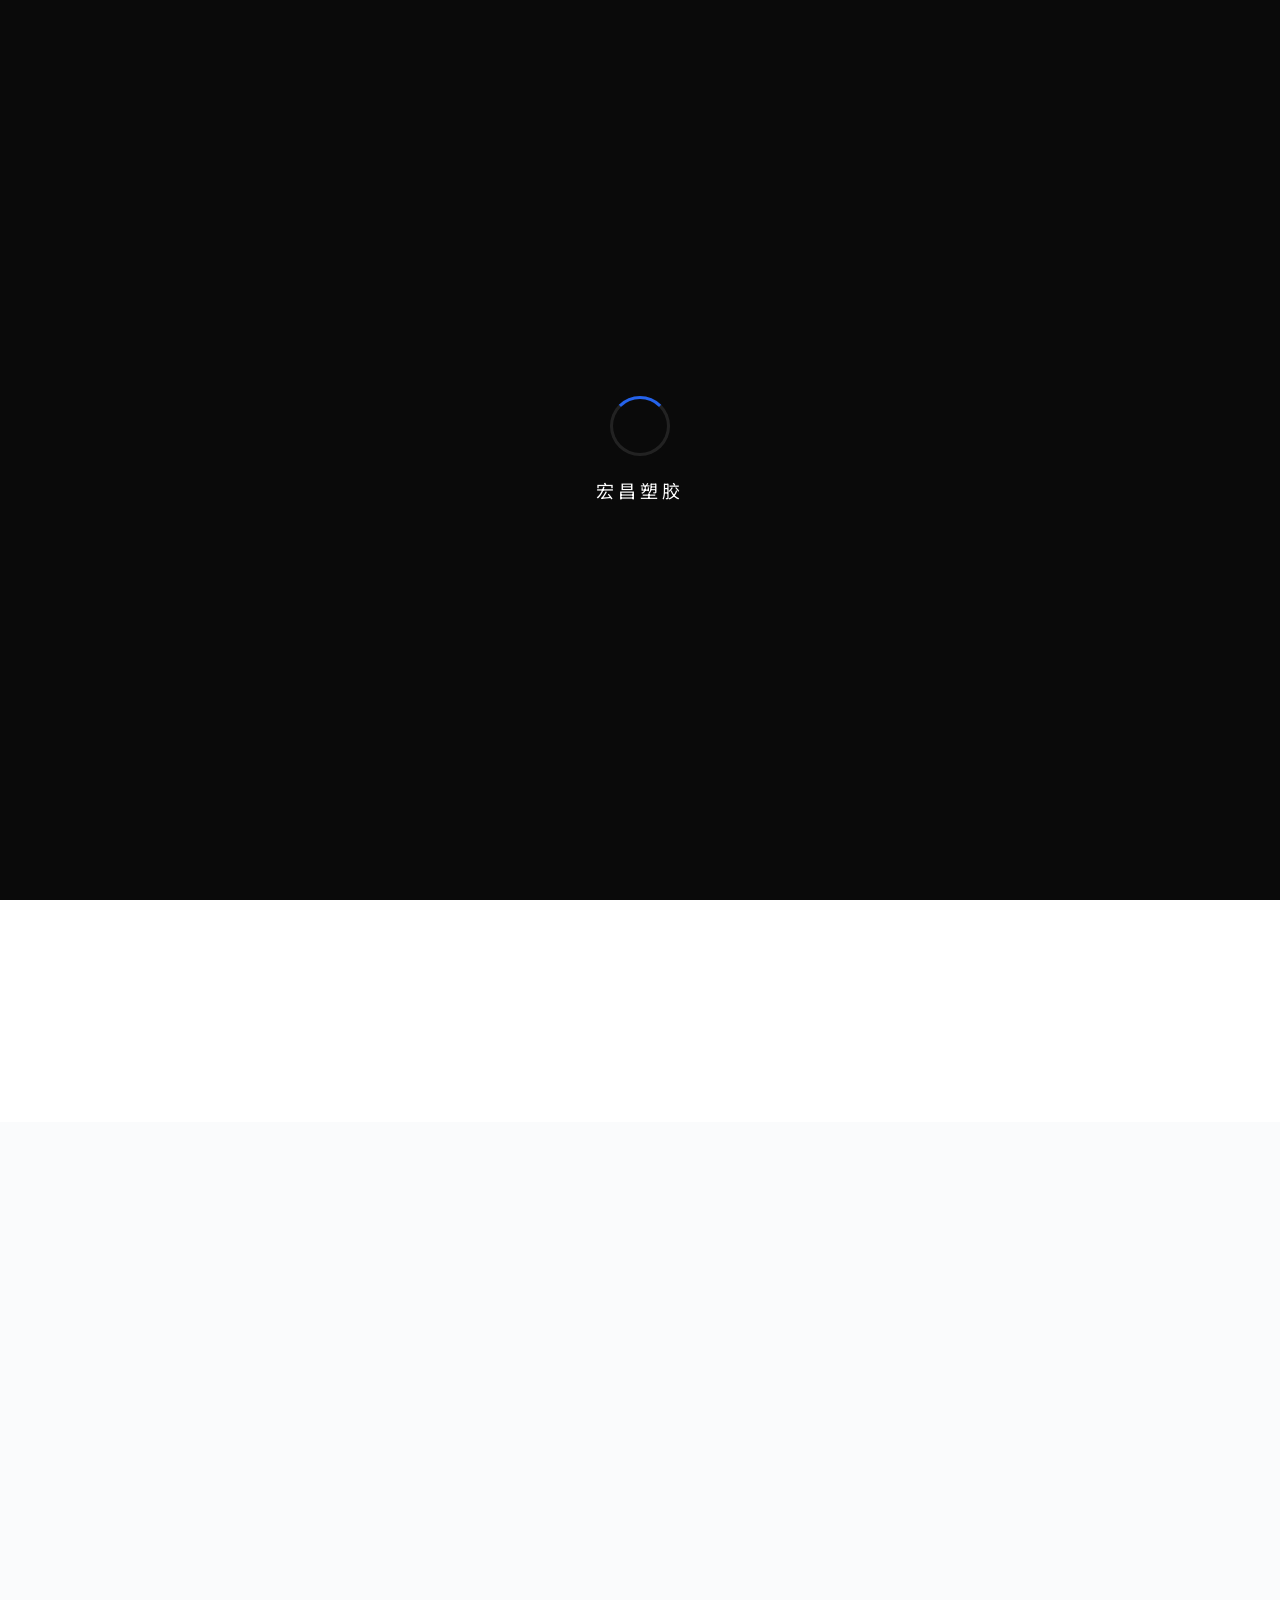
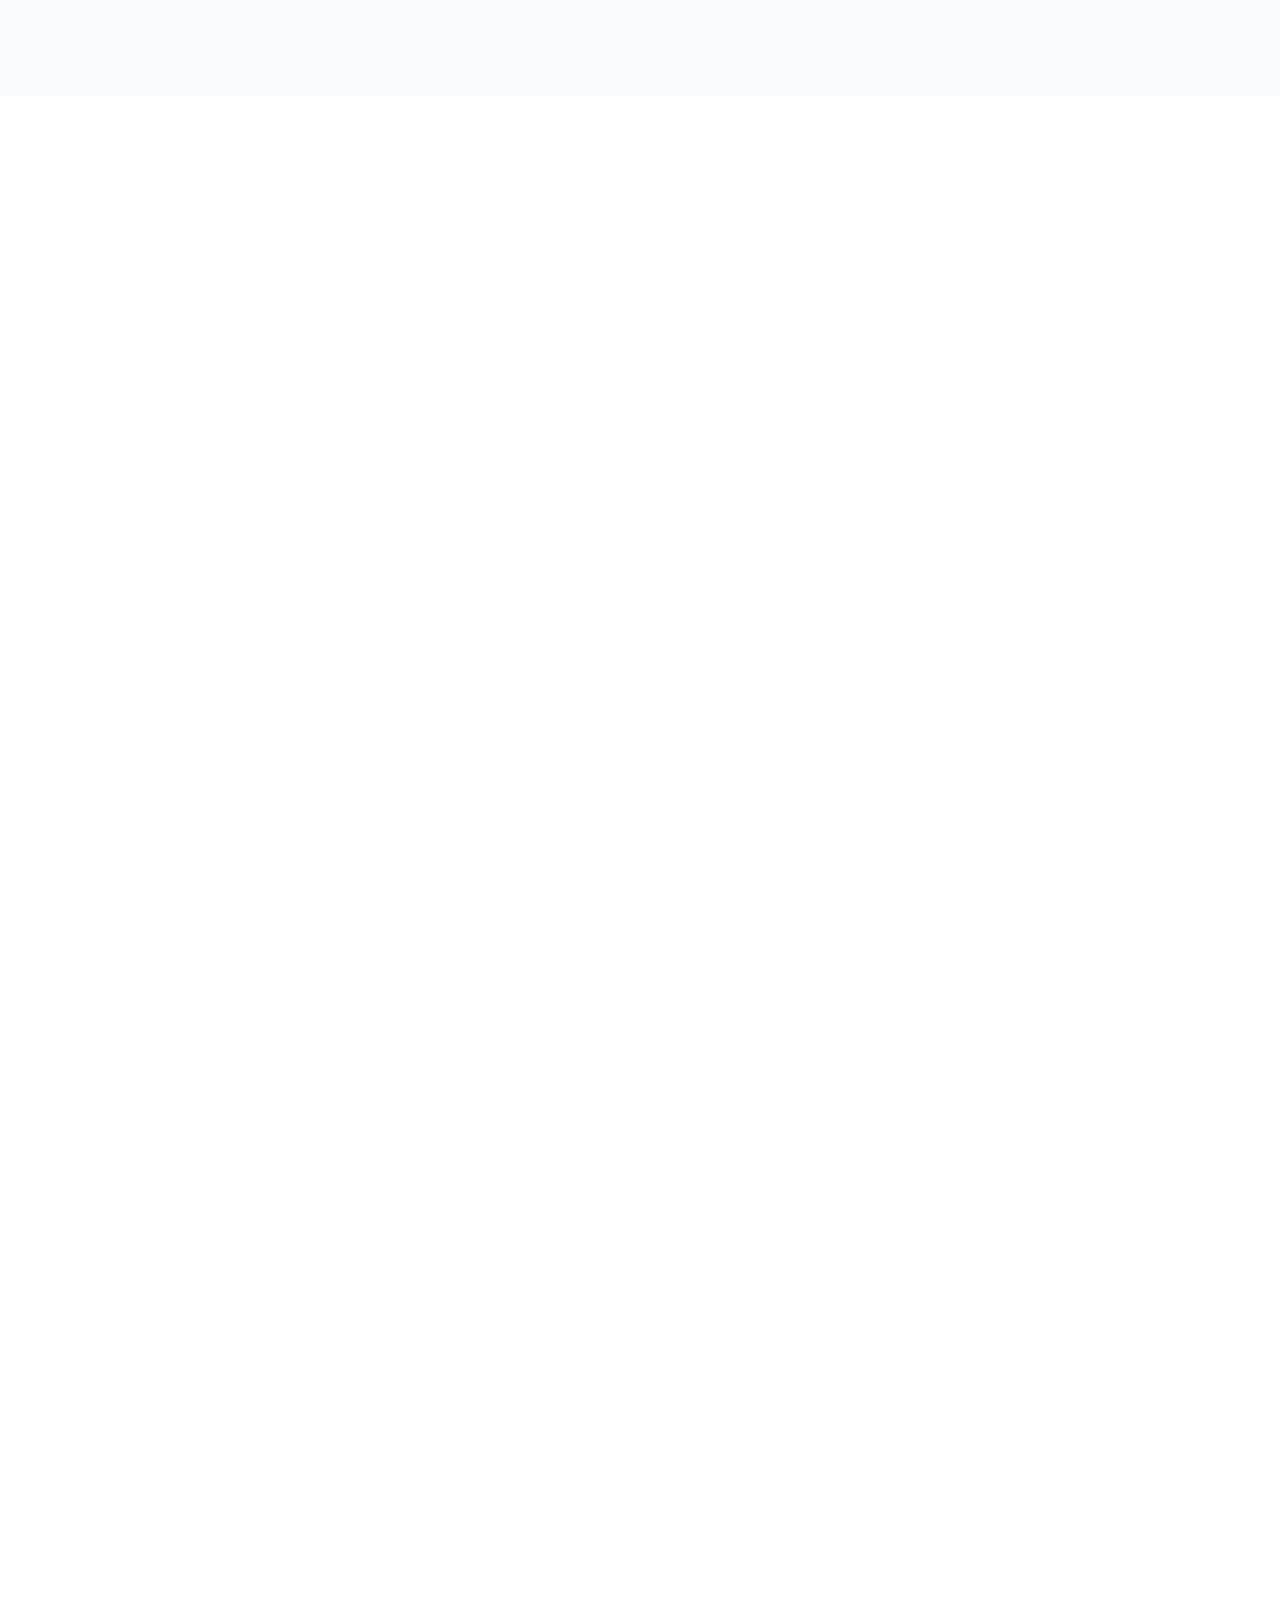
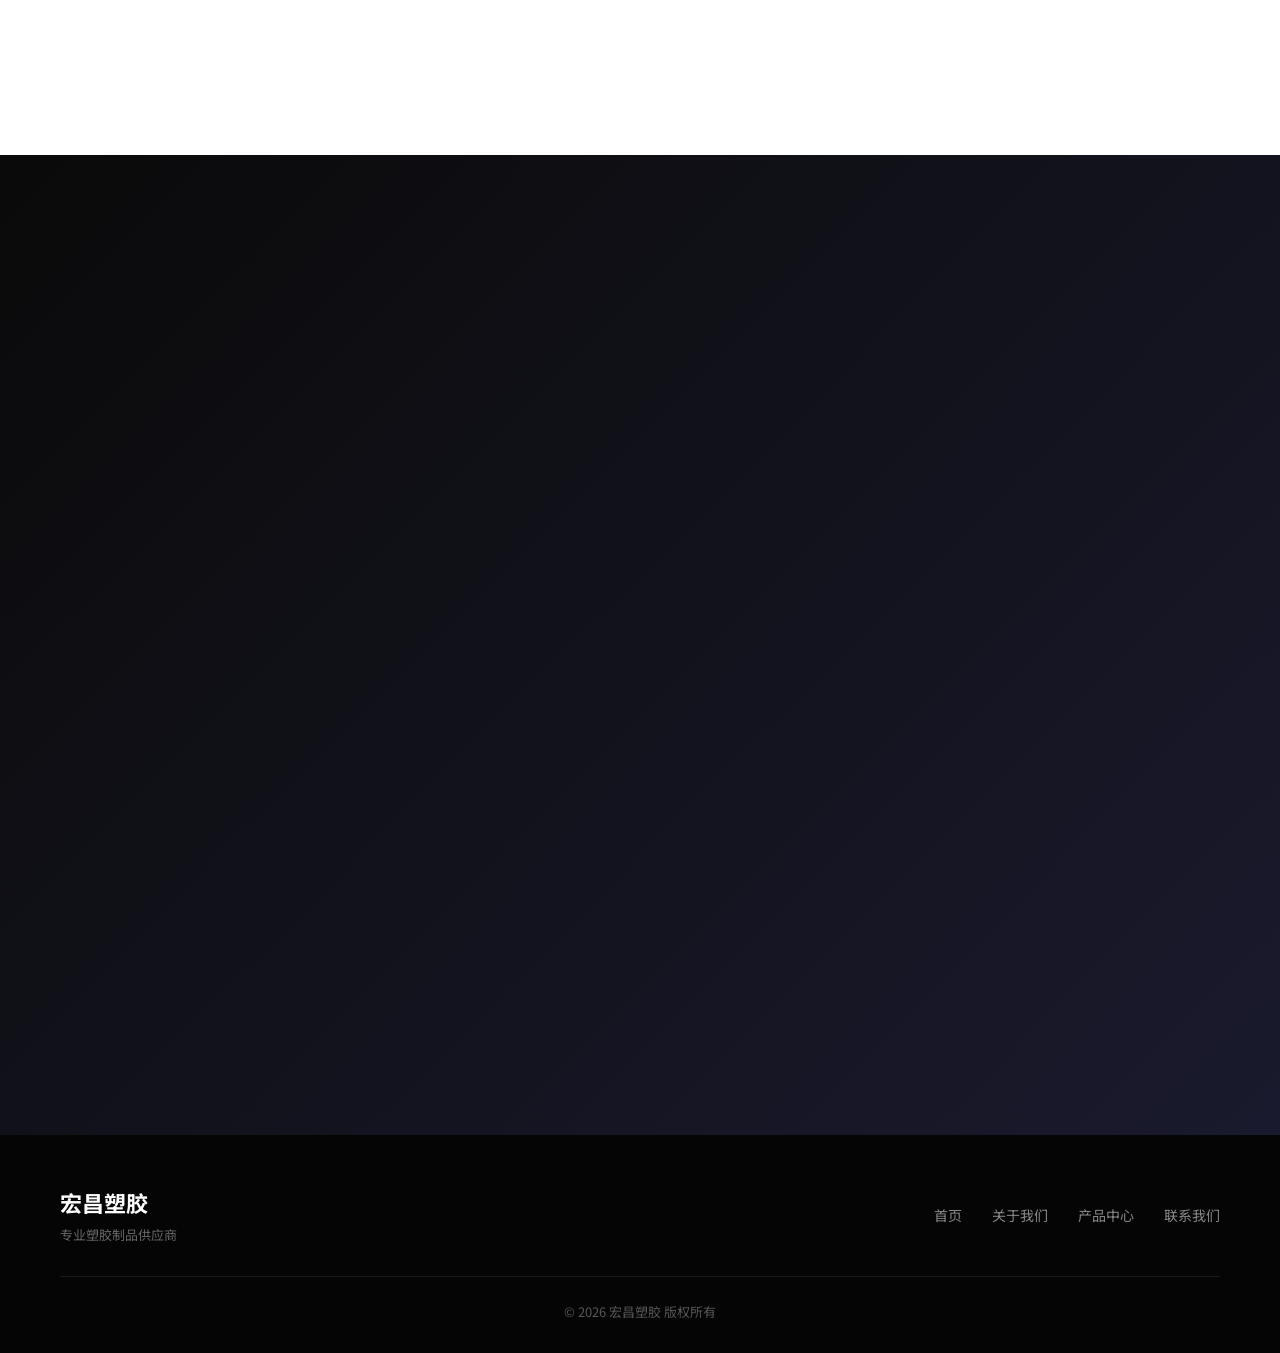
==== commit 024aa70c: "彻底修复弹窗位置" ====
--- a/index.html
+++ b/index.html
@@ -1,4 +1,4 @@
-﻿<!DOCTYPE html>
+﻿﻿<!DOCTYPE html>
 <html lang="zh-CN">
 <head>
     <meta charset="UTF-8">
@@ -7,6 +7,359 @@
     <link rel="preconnect" href="https://fonts.googleapis.com">
     <link href="https://fonts.googleapis.com/css2?family=Noto+Sans+SC:wght@300;400;500;700;900&family=Roboto:wght@300;400;500;700&display=swap" rel="stylesheet">
     <style>
+/* ===== 基础重置 ===== */
+* { margin: 0; padding: 0; box-sizing: border-box; }
+html { scroll-behavior: smooth; }
+body {
+    font-family: 'Noto Sans SC', -apple-system, BlinkMacSystemFont, "Microsoft YaHei", sans-serif;
+    color: #333; line-height: 1.6; overflow-x: hidden;
+}
+.container { max-width: 1200px; margin: 0 auto; padding: 0 20px; }
+
+/* ===== 加载动画 ===== */
+.loader {
+    position: fixed; top: 0; left: 0; width: 100%; height: 100%;
+    background: #0a0a0a; display: flex; flex-direction: column;
+    align-items: center; justify-content: center; z-index: 9999;
+    transition: opacity 0.5s, visibility 0.5s;
+}
+.loader.hidden { opacity: 0; visibility: hidden; }
+.loader-circle {
+    width: 60px; height: 60px;
+    border: 3px solid rgba(255,255,255,0.1);
+    border-top-color: #2563eb; border-radius: 50%;
+    animation: spin 1s linear infinite;
+}
+@keyframes spin { to { transform: rotate(360deg); } }
+.loader-text { color: #fff; margin-top: 20px; font-size: 18px; letter-spacing: 4px; }
+
+/* ===== 导航栏 ===== */
+.navbar {
+    background: rgba(255,255,255,0.95);
+    backdrop-filter: blur(20px);
+    position: fixed; width: 100%; top: 0; z-index: 1000;
+    transition: all 0.3s;
+}
+.navbar.scrolled { box-shadow: 0 2px 30px rgba(0,0,0,0.08); }
+.nav-content {
+    display: flex; justify-content: space-between; align-items: center; height: 90px;
+}
+.logo { display: flex; align-items: center; gap: 10px; text-decoration: none; }
+.logo-icon {
+    width: 40px; height: 40px;
+    background: linear-gradient(135deg, #2563eb, #1d4ed8);
+    color: #fff; display: flex; align-items: center; justify-content: center;
+    font-size: 20px; font-weight: 900; border-radius: 8px;
+}
+.logo-text { font-size: 20px; font-weight: 700; color: #000; letter-spacing: 1px; }
+.nav-links { display: flex; list-style: none; gap: 10px; }
+.nav-link {
+    text-decoration: none; color: #555; font-size: 15px;
+    font-weight: 500; padding: 8px 18px; border-radius: 6px;
+    transition: all 0.3s;
+}
+.nav-link:hover, .nav-link.active { color: #2563eb; background: rgba(37,99,235,0.08); }
+.hamburger { display: none; flex-direction: column; cursor: pointer; gap: 5px; padding: 5px; }
+.hamburger span { width: 25px; height: 2.5px; background: #000; border-radius: 2px; transition: 0.3s; }
+
+/* ===== 首页横幅 ===== */
+.hero {
+    margin-top: 70px; min-height: 600px;
+    background: linear-gradient(135deg, #0a0a0a 0%, #1a1a2e 50%, #16213e 100%);
+    display: flex; align-items: center; justify-content: center;
+    text-align: center; position: relative; overflow: hidden;
+}
+.hero-bg-pattern {
+    position: absolute; top: 0; left: 0; width: 100%; height: 100%;
+    background-image:
+        radial-gradient(circle at 20% 30%, rgba(37,99,235,0.15) 0%, transparent 50%),
+        radial-gradient(circle at 80% 70%, rgba(37,99,235,0.1) 0%, transparent 50%);
+}
+.hero-content { position: relative; z-index: 1; padding: 60px 0; }
+.hero-badge {
+    display: inline-block; padding: 8px 24px;
+    background: rgba(37,99,235,0.15); border: 1px solid rgba(37,99,235,0.3);
+    color: #60a5fa; font-size: 14px; border-radius: 50px;
+    margin-bottom: 30px; letter-spacing: 2px;
+}
+.hero h1 { font-size: 56px; margin-bottom: 20px; letter-spacing: 3px; color: #fff; font-weight: 900; line-height: 1.3; }
+.hero h1 br { display: block; }
+.hero p { font-size: 18px; margin-bottom: 40px; opacity: 0.7; color: #ccc; max-width: 750px; margin-left: auto; margin-right: auto; }
+.hero-buttons { display: flex; gap: 16px; justify-content: center; flex-wrap: wrap; }
+.btn-primary {
+    display: inline-block; padding: 16px 44px; background: #2563eb;
+    color: #fff; text-decoration: none; font-size: 16px; font-weight: 600;
+    border-radius: 8px; transition: all 0.3s;
+    box-shadow: 0 4px 20px rgba(37,99,235,0.4);
+}
+.btn-primary:hover { background: #1d4ed8; transform: translateY(-3px); box-shadow: 0 8px 30px rgba(37,99,235,0.5); }
+.btn-secondary {
+    display: inline-block; padding: 16px 44px; background: transparent;
+    color: #fff; text-decoration: none; font-size: 16px; font-weight: 600;
+    border-radius: 8px; border: 2px solid rgba(255,255,255,0.3); transition: all 0.3s;
+}
+.btn-secondary:hover { border-color: #fff; background: rgba(255,255,255,0.1); transform: translateY(-3px); }
+.hero-scroll-indicator {
+    position: absolute; bottom: 30px; left: 50%; transform: translateX(-50%);
+    display: flex; flex-direction: column; align-items: center; gap: 8px;
+    color: rgba(255,255,255,0.4); font-size: 12px; letter-spacing: 2px;
+}
+.scroll-arrow {
+    width: 20px; height: 20px;
+    border-right: 2px solid rgba(255,255,255,0.4);
+    border-bottom: 2px solid rgba(255,255,255,0.4);
+    transform: rotate(45deg);
+    animation: bounce 2s infinite;
+}
+@keyframes bounce {
+    0%, 20%, 50%, 80%, 100% { transform: rotate(45deg) translateY(0); }
+    40% { transform: rotate(45deg) translateY(-8px); }
+    60% { transform: rotate(45deg) translateY(-4px); }
+}
+
+/* ===== 通用标题 ===== */
+.section-label {
+    display: inline-block; font-size: 12px; font-weight: 700;
+    letter-spacing: 4px; color: #2563eb; margin-bottom: 12px; text-transform: uppercase;
+}
+.section-title { font-size: 36px; margin-bottom: 15px; color: #000; font-weight: 800; line-height: 1.3; }
+.section-line { width: 60px; height: 3px; background: linear-gradient(90deg, #2563eb, #60a5fa); border-radius: 2px; margin-bottom: 20px; }
+.section-desc { text-align: center; font-size: 16px; color: #888; margin-bottom: 60px; }
+
+/* ===== 优势亮点 ===== */
+.advantages { padding: 80px 0; background: #fff; }
+.advantage-grid { display: grid; grid-template-columns: repeat(4, 1fr); gap: 30px; }
+.advantage-item {
+    text-align: center; padding: 40px 25px; border-radius: 12px;
+    transition: all 0.3s; border: 1px solid #f0f0f0;
+}
+.advantage-item:hover { transform: translateY(-5px); box-shadow: 0 10px 40px rgba(0,0,0,0.08); border-color: transparent; }
+.advantage-icon { font-size: 48px; margin-bottom: 18px; }
+.advantage-item h3 { font-size: 18px; margin-bottom: 10px; color: #000; font-weight: 700; }
+.advantage-item p { font-size: 14px; color: #777; line-height: 1.8; }
+
+/* ===== 关于我们 ===== */
+.about { padding: 100px 0; background: #fafbfc; }
+.about-wrapper { display: grid; grid-template-columns: 1fr 1fr; gap: 80px; align-items: center; }
+.about-left .section-title { text-align: left; }
+.about-left .section-line { margin-bottom: 25px; }
+.about-desc { margin-bottom: 16px; font-size: 15px; color: #555; line-height: 2; text-align: justify; }
+.about-features { margin-top: 30px; display: grid; grid-template-columns: 1fr 1fr; gap: 12px; }
+.feature-item { display: flex; align-items: center; gap: 10px; font-size: 14px; color: #444; }
+.feature-check {
+    width: 22px; height: 22px; background: #2563eb; color: #fff;
+    border-radius: 50%; display: flex; align-items: center; justify-content: center;
+    font-size: 12px; flex-shrink: 0;
+}
+.stats-grid { display: grid; grid-template-columns: 1fr 1fr; gap: 20px; }
+.stat-card {
+    text-align: center; padding: 35px 20px; background: #fff;
+    border-radius: 16px; box-shadow: 0 4px 20px rgba(0,0,0,0.05);
+    transition: transform 0.3s;
+}
+.stat-card:hover { transform: translateY(-5px); }
+.stat-number { font-size: 48px; font-weight: 900; color: #2563eb; }
+.stat-suffix { font-size: 24px; font-weight: 700; color: #2563eb; }
+.stat-label { display: block; margin-top: 8px; font-size: 14px; color: #888; }
+
+/* ===== 产品中心 ===== */
+.products { padding: 100px 0; background: #fff; }
+.products-header { text-align: center; margin-bottom: 50px; }
+.products-header .section-title { text-align: center; }
+.products-header .section-line { margin: 0 auto 20px; }
+.product-grid { display: grid; grid-template-columns: repeat(3, 1fr); gap: 30px; }
+.product-card {
+    background: #fff; border-radius: 16px; overflow: hidden;
+    box-shadow: 0 2px 20px rgba(0,0,0,0.06);
+    transition: all 0.4s; border: 1px solid #f0f0f0; position: relative;
+}
+.product-card:hover { transform: translateY(-8px); box-shadow: 0 15px 50px rgba(0,0,0,0.12); border-color: transparent; }
+.product-badge {
+    position: absolute; top: 15px; right: 15px; padding: 5px 14px;
+    background: #2563eb; color: #fff; font-size: 12px;
+    border-radius: 4px; font-weight: 600; z-index: 2;
+}
+.product-img { width: 100%; height: 220px; overflow: hidden; background: #f5f5f5; position: relative; }
+.product-img-inner {
+    width: 100%; height: 100%;
+    background-size: cover; background-position: center;
+    transition: transform 0.6s;
+}
+.product-card:hover .product-img-inner { transform: scale(1.05); }
+.img-1 { background: linear-gradient(135deg, #667eea 0%, #764ba2 100%); }
+.img-2 { background: linear-gradient(135deg, #f093fb 0%, #f5576c 100%); }
+.img-3 { background: linear-gradient(135deg, #4facfe 0%, #00f2fe 100%); }
+.img-4 { background: linear-gradient(135deg, #43e97b 0%, #38f9d7 100%); }
+.img-5 { background: linear-gradient(135deg, #fa709a 0%, #fee140 100%); }
+.img-6 { background: linear-gradient(135deg, #a18cd1 0%, #fbc2eb 100%); }
+.product-img-inner::after {
+    content: "\1F4E6";
+    position: absolute; top: 50%; left: 50%;
+    transform: translate(-50%, -50%);
+    font-size: 48px; opacity: 0.6;
+}
+.product-info { padding: 24px; }
+.product-info h3 { font-size: 19px; margin-bottom: 10px; color: #000; font-weight: 700; }
+.product-info p { font-size: 14px; color: #777; margin-bottom: 16px; line-height: 1.8; }
+.product-contact { display: inline-block; font-size: 14px; color: #2563eb; text-decoration: none; font-weight: 600; transition: all 0.3s; }
+.product-contact:hover { color: #1d4ed8; letter-spacing: 1px; }
+
+/* ===== 联系我们 ===== */
+.contact { padding: 100px 0; background: linear-gradient(135deg, #0a0a0a 0%, #1a1a2e 100%); }
+.contact-wrapper { max-width: 900px; margin: 0 auto; }
+.section-label-light { color: #60a5fa !important; }
+.section-title-light { color: #fff !important; }
+.section-line-light { background: linear-gradient(90deg, #2563eb, #60a5fa) !important; margin: 0 auto 20px !important; }
+.section-desc-light { color: #888 !important; }
+.contact-grid { display: grid; grid-template-columns: repeat(2, 1fr); gap: 20px; }
+.contact-card {
+    text-align: center; padding: 40px 25px;
+    background: rgba(255,255,255,0.05); border: 1px solid rgba(255,255,255,0.1);
+    border-radius: 16px; transition: all 0.3s;
+}
+.contact-card:hover { background: rgba(255,255,255,0.1); transform: translateY(-5px); border-color: rgba(37,99,235,0.4); }
+.contact-card-icon { font-size: 40px; margin-bottom: 15px; }
+.contact-card h3 { font-size: 18px; margin-bottom: 10px; color: #fff; font-weight: 600; }
+.contact-value { font-size: 16px; color: #aaa; margin-bottom: 15px; word-break: break-all; }
+.contact-value a { color: #60a5fa; text-decoration: none; transition: color 0.3s; }
+.contact-value a:hover { color: #fff; }
+.contact-action {
+    display: inline-block; padding: 8px 24px;
+    border: 1px solid rgba(37,99,235,0.5); color: #60a5fa;
+    text-decoration: none; font-size: 13px; border-radius: 6px;
+    transition: all 0.3s;
+}
+.contact-action:hover { background: #2563eb; border-color: #2563eb; color: #fff; }
+
+/* ===== 页脚 ===== */
+.footer { background: #050505; color: #555; padding: 50px 0 30px; }
+.footer-content { display: flex; justify-content: space-between; align-items: center; margin-bottom: 30px; }
+.footer-brand h3 { color: #fff; font-size: 22px; margin-bottom: 5px; }
+.footer-brand p { color: #666; font-size: 14px; }
+.footer-links { display: flex; gap: 30px; }
+.footer-links a { color: #888; text-decoration: none; font-size: 14px; transition: color 0.3s; }
+.footer-links a:hover { color: #2563eb; }
+.footer-divider { height: 1px; background: #1a1a1a; margin-bottom: 25px; }
+.footer p { text-align: center; font-size: 13px; }
+
+/* ===== 回到顶部 ===== */
+.back-to-top {
+    position: fixed; bottom: 30px; right: 30px;
+    width: 48px; height: 48px; background: #2563eb; color: #fff;
+    border: none; border-radius: 12px; font-size: 20px;
+    cursor: pointer; opacity: 0; visibility: hidden;
+    transition: all 0.3s; box-shadow: 0 4px 15px rgba(37,99,235,0.4); z-index: 999;
+}
+.back-to-top.show { opacity: 1; visibility: visible; }
+.back-to-top:hover { background: #1d4ed8; transform: translateY(-3px); }
+
+/* ===== 滚动动画 ===== */
+.fade-in { opacity: 0; transform: translateY(40px); transition: opacity 0.8s ease, transform 0.8s ease; }
+.fade-in.visible { opacity: 1; transform: translateY(0); }
+.fade-up { opacity: 0; transform: translateY(30px); transition: opacity 0.6s ease, transform 0.6s ease; }
+.fade-up.visible { opacity: 1; transform: translateY(0); }
+.delay-1 { transition-delay: 0.1s; }
+.delay-2 { transition-delay: 0.2s; }
+.delay-3 { transition-delay: 0.3s; }
+
+/* ===== 响应式 ===== */
+@media (max-width: 768px) {
+    .nav-links {
+        display: none; position: absolute; top: 70px; left: 0; width: 100%;
+        background: #fff; flex-direction: column; padding: 20px; gap: 5px;
+        box-shadow: 0 10px 30px rgba(0,0,0,0.1);
+    }
+    .nav-links.active { display: flex; }
+    .nav-link { padding: 12px 18px; }
+    .hamburger { display: flex; }
+    .hero { min-height: 500px; }
+    .hero h1 { font-size: 32px; }
+    .hero p { font-size: 15px; }
+    .hero-buttons { flex-direction: column; align-items: center; }
+    .btn-primary, .btn-secondary { width: 200px; text-align: center; }
+    .advantage-grid { grid-template-columns: repeat(2, 1fr); gap: 15px; }
+    .advantage-item { padding: 25px 15px; }
+    .about-wrapper { grid-template-columns: 1fr; gap: 40px; }
+    .about-left .section-title { text-align: center; }
+    .about-left .section-line { margin: 0 auto 25px; }
+    .about-features { grid-template-columns: 1fr; }
+    .product-grid { grid-template-columns: 1fr; }
+    .contact-grid { grid-template-columns: 1fr; }
+    .footer-content { flex-direction: column; gap: 20px; text-align: center; }
+    .footer-links { flex-wrap: wrap; justify-content: center; }
+    .section-title { font-size: 28px; }
+    .stats-grid { grid-template-columns: 1fr 1fr; }
+}
+@media (max-width: 480px) {
+    .advantage-grid { grid-template-columns: 1fr; }
+    .stats-grid { grid-template-columns: 1fr; }
+    .hero h1 { font-size: 26px; }
+}
+
+/* ===== 钻头包装盒画廊 ===== */
+.drill-box-gallery { width: 100%; position: relative; }
+.gallery-main { width: 100%; height: 220px; object-fit: cover; display: block; transition: opacity 0.3s; border-radius: 0; }
+.gallery-thumbs { display: flex; gap: 4px; padding: 4px; background: #f5f5f5; }
+.gallery-thumbs img { width: 25%; height: 60px; object-fit: cover; cursor: pointer; border: 2px solid transparent; border-radius: 4px; transition: border-color 0.3s; }
+.gallery-thumbs img.active, .gallery-thumbs img:hover { border-color: #2563eb; }
+
+/* ===== 产品详情弹窗 ===== */
+.product-popup {
+    display: none;
+    position: fixed;
+    top: 0; left: 0; width: 100%; height: 100%;
+    z-index: 10000;
+}
+.product-popup.show { display: flex; align-items: center; justify-content: center; }
+.popup-overlay {
+    position: absolute; top: 0; left: 0; width: 100%; height: 100%;
+    background: rgba(0,0,0,0.7);
+}
+.popup-content {
+    position: relative;
+    background: #fff;
+    border-radius: 16px;
+    max-width: 750px; width: 90%;
+    max-height: 90vh; overflow-y: auto;
+    padding: 40px 30px;
+    z-index: 1;
+    box-shadow: 0 20px 60px rgba(0,0,0,0.3);
+}
+.popup-close {
+    position: absolute; top: 15px; right: 20px;
+    font-size: 28px; color: #999; cursor: pointer;
+    transition: color 0.3s; line-height: 1;
+}
+.popup-close:hover { color: #000; }
+.popup-content h2 { font-size: 24px; margin-bottom: 20px; color: #000; }
+.popup-main-img {
+    width: 100%; height: 500px;
+    background: #f5f5f5;
+    border-radius: 12px;
+    overflow: hidden; margin-bottom: 15px;
+}
+.popup-main-img img {
+    width: 100%; height: 100%;
+    object-fit: cover;
+    transition: opacity 0.3s;
+}
+.popup-thumbs {
+    display: flex; gap: 8px; margin-bottom: 20px;
+}
+.popup-thumb {
+    width: 25%; height: 90px;
+    object-fit: cover; cursor: pointer;
+    border: 2px solid transparent; border-radius: 8px;
+    transition: border-color 0.3s;
+}
+.popup-thumb.active, .popup-thumb:hover { border-color: #2563eb; }
+.popup-desc { font-size: 15px; color: #666; line-height: 1.8; }
+@media (max-width: 768px) {
+    .popup-content { padding: 30px 20px; }
+    .popup-main-img { height: 250px; }
+    .popup-content h2 { font-size: 20px; }
+}
+
 /* ===== 基础重置 ===== */
 * { margin: 0; padding: 0; box-sizing: border-box; }
 html { scroll-behavior: smooth; }
@@ -1579,7 +1932,47 @@
         thumbs[index].classList.add('active');
     }
 }
-
+// 产品详情弹窗
+const popupImages = ['images/drill-box-1.jpg', 'images/drill-box-2.jpg', 'images/drill-box-3.jpg', 'images/drill-box-4.jpg'];
+let currentPopupIndex = 0;
+
+function openPopup() {
+    const popup = document.getElementById('productPopup');
+    if (popup) {
+        popup.classList.add('show');
+        document.body.style.overflow = 'hidden';
+    }
+}
+
+function closePopup() {
+    const popup = document.getElementById('productPopup');
+    if (popup) {
+        popup.classList.remove('show');
+        document.body.style.overflow = '';
+    }
+}
+
+function changePopupImg(index) {
+    const mainImg = document.getElementById('popupMainImg');
+    const thumbs = document.querySelectorAll('.popup-thumb');
+    if (mainImg) {
+        mainImg.style.opacity = '0.5';
+        setTimeout(function() {
+            mainImg.src = popupImages[index];
+            mainImg.style.opacity = '1';
+        }, 150);
+    }
+    if (thumbs.length > 0) {
+        thumbs.forEach(function(t) { t.classList.remove('active'); });
+        thumbs[index].classList.add('active');
+    }
+    currentPopupIndex = index;
+}
+
+// ESC 键关闭弹窗
+document.addEventListener('keydown', function(e) {
+    if (e.key === 'Escape') { closePopup(); }
+});
 
 // 等待 DOM 加载
 document.addEventListener('DOMContentLoaded', function() {
@@ -1741,10 +2134,189 @@
 }
 
 }); // DOMContentLoaded end
+// 钻头包装盒图片切换
+const drillBoxImages = ['images/drill-box-1.jpg', 'images/drill-box-2.jpg', 'images/drill-box-3.jpg', 'images/drill-box-4.jpg'];
+function changeDrillBox(index) {
+    const mainImg = document.querySelector('.gallery-main');
+    const thumbs = document.querySelectorAll('.gallery-thumbs img');
+    if (mainImg) {
+        mainImg.style.opacity = '0.5';
+        setTimeout(function() {
+            mainImg.src = drillBoxImages[index];
+            mainImg.style.opacity = '1';
+        }, 150);
+    }
+    if (thumbs.length > 0) {
+        thumbs.forEach(function(t) { t.classList.remove('active'); });
+        thumbs[index].classList.add('active');
+    }
+}
+
+
+// 等待 DOM 加载
+document.addEventListener('DOMContentLoaded', function() {
+
+// 语言切换功能
+let currentLang = 'zh';
+const langToggle = document.getElementById('langToggle');
+if (langToggle) {
+    langToggle.addEventListener('click', function() {
+        if (currentLang === 'zh') {
+            currentLang = 'en';
+            document.documentElement.lang = 'en';
+        } else {
+            currentLang = 'zh';
+            document.documentElement.lang = 'zh-CN';
+        }
+        switchLanguage(currentLang);
+    });
+}
+
+function switchLanguage(lang) {
+    const elements = document.querySelectorAll('[data-zh][data-en]');
+    elements.forEach(function(el) {
+        const text = el.getAttribute('data-' + lang);
+        if (text) {
+            if (el.tagName === 'INPUT' || el.tagName === 'TEXTAREA') {
+                el.placeholder = text;
+            } else {
+                el.innerHTML = text;
+            }
+        }
+    });
+}
+
+// 移动端导航菜单切换
+const hamburger = document.getElementById('hamburger');
+const navLinks = document.getElementById('navLinks');
+
+if (hamburger && navLinks) {
+    hamburger.addEventListener('click', function() {
+        navLinks.classList.toggle('active');
+        const spans = hamburger.querySelectorAll('span');
+        if (navLinks.classList.contains('active')) {
+            spans[0].style.transform = 'rotate(45deg) translate(5px, 5px)';
+            spans[1].style.opacity = '0';
+            spans[2].style.transform = 'rotate(-45deg) translate(7px, -6px)';
+        } else {
+            spans[0].style.transform = 'none';
+            spans[1].style.opacity = '1';
+            spans[2].style.transform = 'none';
+        }
+    });
+}
+
+const navItems = document.querySelectorAll('.nav-link');
+navItems.forEach(function(item) {
+    item.addEventListener('click', function() {
+        if (navLinks && navLinks.classList.contains('active')) {
+            navLinks.classList.remove('active');
+        }
+    });
+});
+
+document.querySelectorAll('a[href^=\"#\"]').forEach(function(anchor) {
+    anchor.addEventListener('click', function(e) {
+        e.preventDefault();
+        const target = document.querySelector(this.getAttribute('href'));
+        if (target) {
+            const offsetTop = target.offsetTop - 70;
+            window.scrollTo({ top: offsetTop, behavior: 'smooth' });
+        }
+    });
+});
+
+window.addEventListener('scroll', function() {
+    const navbar = document.getElementById('navbar');
+    const backToTop = document.getElementById('backToTop');
+    if (navbar) {
+        if (window.scrollY > 50) { navbar.classList.add('scrolled'); }
+        else { navbar.classList.remove('scrolled'); }
+    }
+    if (backToTop) {
+        if (window.scrollY > 400) { backToTop.classList.add('show'); }
+        else { backToTop.classList.remove('show'); }
+    }
+});
+
+const backToTopBtn = document.getElementById('backToTop');
+if (backToTopBtn) {
+    backToTopBtn.addEventListener('click', function() {
+        window.scrollTo({ top: 0, behavior: 'smooth' });
+    });
+}
+
+function handleScrollAnimation() {
+    const elements = document.querySelectorAll('.fade-in, .fade-up');
+    elements.forEach(function(el) {
+        const rect = el.getBoundingClientRect();
+        if (rect.top < window.innerHeight * 0.85) {
+            el.classList.add('visible');
+        }
+    });
+}
+
+window.addEventListener('scroll', handleScrollAnimation);
+handleScrollAnimation();
+
+function animateCounters() {
+    const counters = document.querySelectorAll('.stat-number[data-target]');
+    counters.forEach(function(counter) {
+        const rect = counter.getBoundingClientRect();
+        if (rect.top < window.innerHeight && !counter.dataset.animated) {
+            counter.dataset.animated = 'true';
+            const target = parseInt(counter.getAttribute('data-target'));
+            const duration = 2000;
+            const step = target / (duration / 16);
+            let current = 0;
+            function updateCounter() {
+                current += step;
+                if (current < target) {
+                    counter.textContent = Math.floor(current);
+                    requestAnimationFrame(updateCounter);
+                } else {
+                    counter.textContent = target;
+                }
+            }
+            updateCounter();
+        }
+    });
+}
+
+window.addEventListener('scroll', animateCounters);
+animateCounters();
+
+function updateActiveNav() {
+    const sections = document.querySelectorAll('section[id]');
+    const scrollPos = window.scrollY + 100;
+    sections.forEach(function(section) {
+        const top = section.offsetTop;
+        const height = section.offsetHeight;
+        const id = section.getAttribute('id');
+        const link = document.querySelector('.nav-link[href=\"#' + id + '\"]');
+        if (link) {
+            if (scrollPos >= top && scrollPos < top + height) {
+                document.querySelectorAll('.nav-link').forEach(function(l) {
+                    l.classList.remove('active');
+                });
+                link.classList.add('active');
+            }
+        }
+    });
+}
+
+window.addEventListener('scroll', updateActiveNav);
+
+const loader = document.getElementById('loader');
+if (loader) {
+    setTimeout(function() { loader.classList.add('hidden'); }, 800);
+}
+
+}); // DOMContentLoaded end
 
 
     </script>
-    <!-- 产品详情弹窗 -->
+
     <div class="product-popup" id="productPopup">
         <div class="popup-overlay" onclick="closePopup()"></div>
         <div class="popup-content">
@@ -1761,5 +2333,7 @@
             </div>
             <p class="popup-desc" data-zh="优质塑胶材质，多规格收纳，防尘防水，携带方便" data-en="High-quality plastic material, multi-specification storage, dustproof and waterproof, easy to carry">优质塑胶材质，多规格收纳，防尘防水，携带方便</p>
         </div>
-    </div></body>
-</html>+    </div>
+
+    </body>
+</html>
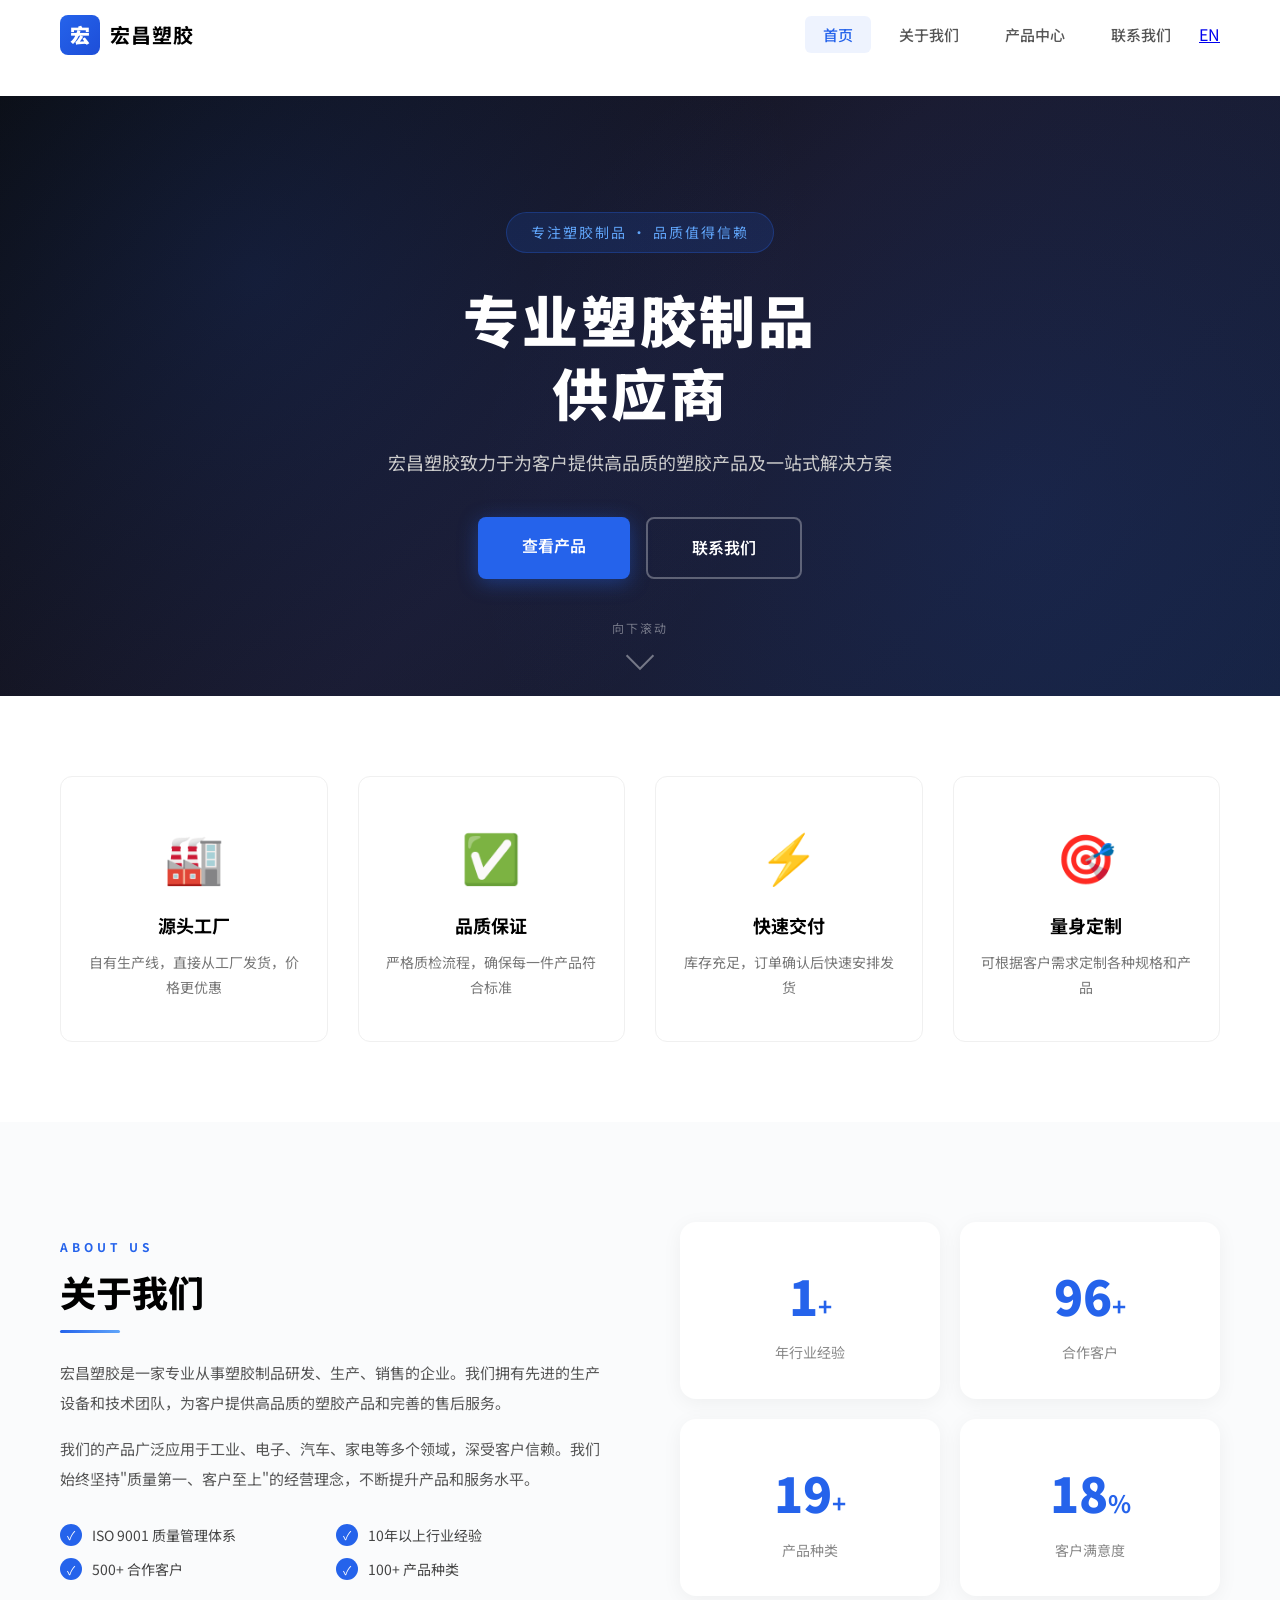
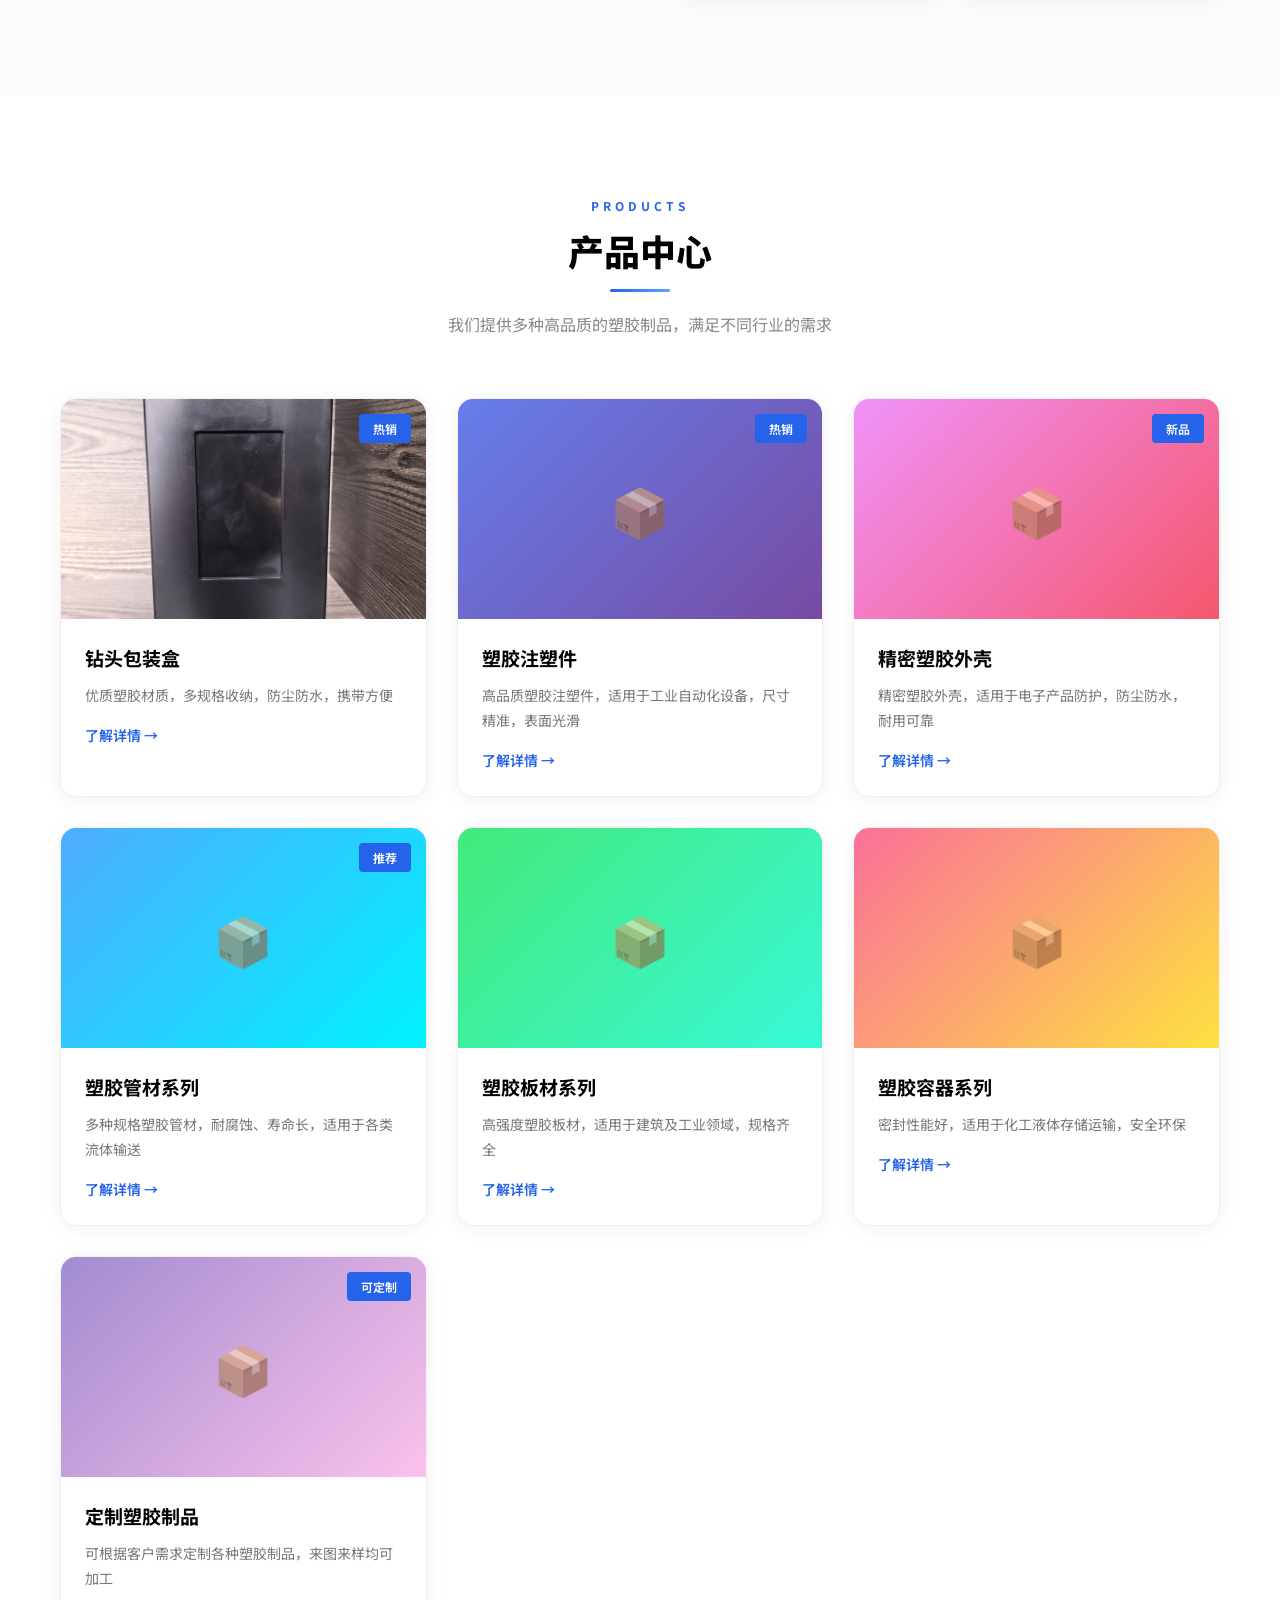
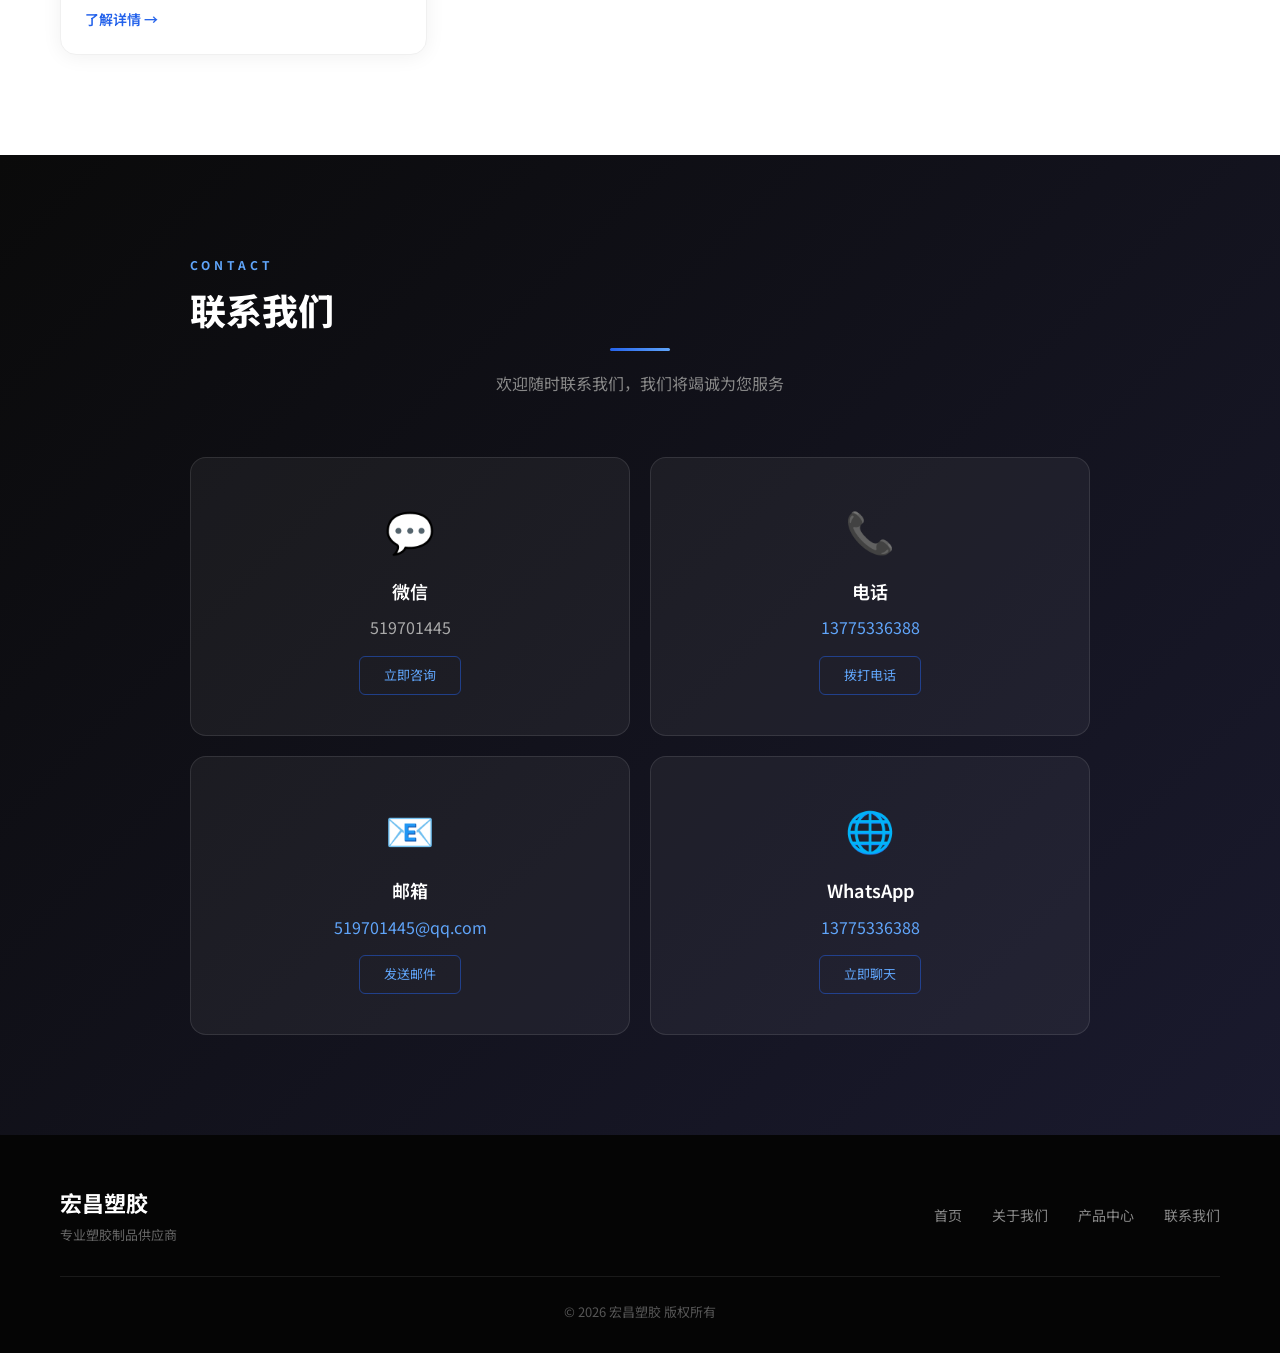
==== commit 0097d3c3: "删除重复变量 drillBoxImages" ====
--- a/index.html
+++ b/index.html
@@ -1916,406 +1916,8 @@
 
 }); // DOMContentLoaded end
 // 钻头包装盒图片切换
-const drillBoxImages = ['images/drill-box-1.jpg', 'images/drill-box-2.jpg', 'images/drill-box-3.jpg', 'images/drill-box-4.jpg'];
-function changeDrillBox(index) {
-    const mainImg = document.querySelector('.gallery-main');
-    const thumbs = document.querySelectorAll('.gallery-thumbs img');
-    if (mainImg) {
-        mainImg.style.opacity = '0.5';
-        setTimeout(function() {
-            mainImg.src = drillBoxImages[index];
-            mainImg.style.opacity = '1';
-        }, 150);
-    }
-    if (thumbs.length > 0) {
-        thumbs.forEach(function(t) { t.classList.remove('active'); });
-        thumbs[index].classList.add('active');
-    }
-}
-// 产品详情弹窗
-const popupImages = ['images/drill-box-1.jpg', 'images/drill-box-2.jpg', 'images/drill-box-3.jpg', 'images/drill-box-4.jpg'];
-let currentPopupIndex = 0;
-
-function openPopup() {
-    const popup = document.getElementById('productPopup');
-    if (popup) {
-        popup.classList.add('show');
-        document.body.style.overflow = 'hidden';
-    }
-}
-
-function closePopup() {
-    const popup = document.getElementById('productPopup');
-    if (popup) {
-        popup.classList.remove('show');
-        document.body.style.overflow = '';
-    }
-}
-
-function changePopupImg(index) {
-    const mainImg = document.getElementById('popupMainImg');
-    const thumbs = document.querySelectorAll('.popup-thumb');
-    if (mainImg) {
-        mainImg.style.opacity = '0.5';
-        setTimeout(function() {
-            mainImg.src = popupImages[index];
-            mainImg.style.opacity = '1';
-        }, 150);
-    }
-    if (thumbs.length > 0) {
-        thumbs.forEach(function(t) { t.classList.remove('active'); });
-        thumbs[index].classList.add('active');
-    }
-    currentPopupIndex = index;
-}
-
-// ESC 键关闭弹窗
-document.addEventListener('keydown', function(e) {
-    if (e.key === 'Escape') { closePopup(); }
-});
-
-// 等待 DOM 加载
-document.addEventListener('DOMContentLoaded', function() {
-
-// 语言切换功能
-let currentLang = 'zh';
-const langToggle = document.getElementById('langToggle');
-if (langToggle) {
-    langToggle.addEventListener('click', function() {
-        if (currentLang === 'zh') {
-            currentLang = 'en';
-            document.documentElement.lang = 'en';
-        } else {
-            currentLang = 'zh';
-            document.documentElement.lang = 'zh-CN';
-        }
-        switchLanguage(currentLang);
-    });
-}
-
-function switchLanguage(lang) {
-    const elements = document.querySelectorAll('[data-zh][data-en]');
-    elements.forEach(function(el) {
-        const text = el.getAttribute('data-' + lang);
-        if (text) {
-            if (el.tagName === 'INPUT' || el.tagName === 'TEXTAREA') {
-                el.placeholder = text;
-            } else {
-                el.innerHTML = text;
-            }
-        }
-    });
-}
-
-// 移动端导航菜单切换
-const hamburger = document.getElementById('hamburger');
-const navLinks = document.getElementById('navLinks');
-
-if (hamburger && navLinks) {
-    hamburger.addEventListener('click', function() {
-        navLinks.classList.toggle('active');
-        const spans = hamburger.querySelectorAll('span');
-        if (navLinks.classList.contains('active')) {
-            spans[0].style.transform = 'rotate(45deg) translate(5px, 5px)';
-            spans[1].style.opacity = '0';
-            spans[2].style.transform = 'rotate(-45deg) translate(7px, -6px)';
-        } else {
-            spans[0].style.transform = 'none';
-            spans[1].style.opacity = '1';
-            spans[2].style.transform = 'none';
-        }
-    });
-}
-
-const navItems = document.querySelectorAll('.nav-link');
-navItems.forEach(function(item) {
-    item.addEventListener('click', function() {
-        if (navLinks && navLinks.classList.contains('active')) {
-            navLinks.classList.remove('active');
-        }
-    });
-});
-
-document.querySelectorAll('a[href^=\"#\"]').forEach(function(anchor) {
-    anchor.addEventListener('click', function(e) {
-        e.preventDefault();
-        const target = document.querySelector(this.getAttribute('href'));
-        if (target) {
-            const offsetTop = target.offsetTop - 70;
-            window.scrollTo({ top: offsetTop, behavior: 'smooth' });
-        }
-    });
-});
-
-window.addEventListener('scroll', function() {
-    const navbar = document.getElementById('navbar');
-    const backToTop = document.getElementById('backToTop');
-    if (navbar) {
-        if (window.scrollY > 50) { navbar.classList.add('scrolled'); }
-        else { navbar.classList.remove('scrolled'); }
-    }
-    if (backToTop) {
-        if (window.scrollY > 400) { backToTop.classList.add('show'); }
-        else { backToTop.classList.remove('show'); }
-    }
-});
-
-const backToTopBtn = document.getElementById('backToTop');
-if (backToTopBtn) {
-    backToTopBtn.addEventListener('click', function() {
-        window.scrollTo({ top: 0, behavior: 'smooth' });
-    });
-}
-
-function handleScrollAnimation() {
-    const elements = document.querySelectorAll('.fade-in, .fade-up');
-    elements.forEach(function(el) {
-        const rect = el.getBoundingClientRect();
-        if (rect.top < window.innerHeight * 0.85) {
-            el.classList.add('visible');
-        }
-    });
-}
-
-window.addEventListener('scroll', handleScrollAnimation);
-handleScrollAnimation();
-
-function animateCounters() {
-    const counters = document.querySelectorAll('.stat-number[data-target]');
-    counters.forEach(function(counter) {
-        const rect = counter.getBoundingClientRect();
-        if (rect.top < window.innerHeight && !counter.dataset.animated) {
-            counter.dataset.animated = 'true';
-            const target = parseInt(counter.getAttribute('data-target'));
-            const duration = 2000;
-            const step = target / (duration / 16);
-            let current = 0;
-            function updateCounter() {
-                current += step;
-                if (current < target) {
-                    counter.textContent = Math.floor(current);
-                    requestAnimationFrame(updateCounter);
-                } else {
-                    counter.textContent = target;
-                }
-            }
-            updateCounter();
-        }
-    });
-}
-
-window.addEventListener('scroll', animateCounters);
-animateCounters();
-
-function updateActiveNav() {
-    const sections = document.querySelectorAll('section[id]');
-    const scrollPos = window.scrollY + 100;
-    sections.forEach(function(section) {
-        const top = section.offsetTop;
-        const height = section.offsetHeight;
-        const id = section.getAttribute('id');
-        const link = document.querySelector('.nav-link[href=\"#' + id + '\"]');
-        if (link) {
-            if (scrollPos >= top && scrollPos < top + height) {
-                document.querySelectorAll('.nav-link').forEach(function(l) {
-                    l.classList.remove('active');
-                });
-                link.classList.add('active');
-            }
-        }
-    });
-}
-
-window.addEventListener('scroll', updateActiveNav);
-
-const loader = document.getElementById('loader');
-if (loader) {
-    setTimeout(function() { loader.classList.add('hidden'); }, 800);
-}
-
-}); // DOMContentLoaded end
-// 钻头包装盒图片切换
-const drillBoxImages = ['images/drill-box-1.jpg', 'images/drill-box-2.jpg', 'images/drill-box-3.jpg', 'images/drill-box-4.jpg'];
-function changeDrillBox(index) {
-    const mainImg = document.querySelector('.gallery-main');
-    const thumbs = document.querySelectorAll('.gallery-thumbs img');
-    if (mainImg) {
-        mainImg.style.opacity = '0.5';
-        setTimeout(function() {
-            mainImg.src = drillBoxImages[index];
-            mainImg.style.opacity = '1';
-        }, 150);
-    }
-    if (thumbs.length > 0) {
-        thumbs.forEach(function(t) { t.classList.remove('active'); });
-        thumbs[index].classList.add('active');
-    }
-}
-
-
-// 等待 DOM 加载
-document.addEventListener('DOMContentLoaded', function() {
-
-// 语言切换功能
-let currentLang = 'zh';
-const langToggle = document.getElementById('langToggle');
-if (langToggle) {
-    langToggle.addEventListener('click', function() {
-        if (currentLang === 'zh') {
-            currentLang = 'en';
-            document.documentElement.lang = 'en';
-        } else {
-            currentLang = 'zh';
-            document.documentElement.lang = 'zh-CN';
-        }
-        switchLanguage(currentLang);
-    });
-}
-
-function switchLanguage(lang) {
-    const elements = document.querySelectorAll('[data-zh][data-en]');
-    elements.forEach(function(el) {
-        const text = el.getAttribute('data-' + lang);
-        if (text) {
-            if (el.tagName === 'INPUT' || el.tagName === 'TEXTAREA') {
-                el.placeholder = text;
-            } else {
-                el.innerHTML = text;
-            }
-        }
-    });
-}
-
-// 移动端导航菜单切换
-const hamburger = document.getElementById('hamburger');
-const navLinks = document.getElementById('navLinks');
-
-if (hamburger && navLinks) {
-    hamburger.addEventListener('click', function() {
-        navLinks.classList.toggle('active');
-        const spans = hamburger.querySelectorAll('span');
-        if (navLinks.classList.contains('active')) {
-            spans[0].style.transform = 'rotate(45deg) translate(5px, 5px)';
-            spans[1].style.opacity = '0';
-            spans[2].style.transform = 'rotate(-45deg) translate(7px, -6px)';
-        } else {
-            spans[0].style.transform = 'none';
-            spans[1].style.opacity = '1';
-            spans[2].style.transform = 'none';
-        }
-    });
-}
-
-const navItems = document.querySelectorAll('.nav-link');
-navItems.forEach(function(item) {
-    item.addEventListener('click', function() {
-        if (navLinks && navLinks.classList.contains('active')) {
-            navLinks.classList.remove('active');
-        }
-    });
-});
-
-document.querySelectorAll('a[href^=\"#\"]').forEach(function(anchor) {
-    anchor.addEventListener('click', function(e) {
-        e.preventDefault();
-        const target = document.querySelector(this.getAttribute('href'));
-        if (target) {
-            const offsetTop = target.offsetTop - 70;
-            window.scrollTo({ top: offsetTop, behavior: 'smooth' });
-        }
-    });
-});
-
-window.addEventListener('scroll', function() {
-    const navbar = document.getElementById('navbar');
-    const backToTop = document.getElementById('backToTop');
-    if (navbar) {
-        if (window.scrollY > 50) { navbar.classList.add('scrolled'); }
-        else { navbar.classList.remove('scrolled'); }
-    }
-    if (backToTop) {
-        if (window.scrollY > 400) { backToTop.classList.add('show'); }
-        else { backToTop.classList.remove('show'); }
-    }
-});
-
-const backToTopBtn = document.getElementById('backToTop');
-if (backToTopBtn) {
-    backToTopBtn.addEventListener('click', function() {
-        window.scrollTo({ top: 0, behavior: 'smooth' });
-    });
-}
-
-function handleScrollAnimation() {
-    const elements = document.querySelectorAll('.fade-in, .fade-up');
-    elements.forEach(function(el) {
-        const rect = el.getBoundingClientRect();
-        if (rect.top < window.innerHeight * 0.85) {
-            el.classList.add('visible');
-        }
-    });
-}
-
-window.addEventListener('scroll', handleScrollAnimation);
-handleScrollAnimation();
-
-function animateCounters() {
-    const counters = document.querySelectorAll('.stat-number[data-target]');
-    counters.forEach(function(counter) {
-        const rect = counter.getBoundingClientRect();
-        if (rect.top < window.innerHeight && !counter.dataset.animated) {
-            counter.dataset.animated = 'true';
-            const target = parseInt(counter.getAttribute('data-target'));
-            const duration = 2000;
-            const step = target / (duration / 16);
-            let current = 0;
-            function updateCounter() {
-                current += step;
-                if (current < target) {
-                    counter.textContent = Math.floor(current);
-                    requestAnimationFrame(updateCounter);
-                } else {
-                    counter.textContent = target;
-                }
-            }
-            updateCounter();
-        }
-    });
-}
-
-window.addEventListener('scroll', animateCounters);
-animateCounters();
-
-function updateActiveNav() {
-    const sections = document.querySelectorAll('section[id]');
-    const scrollPos = window.scrollY + 100;
-    sections.forEach(function(section) {
-        const top = section.offsetTop;
-        const height = section.offsetHeight;
-        const id = section.getAttribute('id');
-        const link = document.querySelector('.nav-link[href=\"#' + id + '\"]');
-        if (link) {
-            if (scrollPos >= top && scrollPos < top + height) {
-                document.querySelectorAll('.nav-link').forEach(function(l) {
-                    l.classList.remove('active');
-                });
-                link.classList.add('active');
-            }
-        }
-    });
-}
-
-window.addEventListener('scroll', updateActiveNav);
-
-const loader = document.getElementById('loader');
-if (loader) {
-    setTimeout(function() { loader.classList.add('hidden'); }, 800);
-}
-
-}); // DOMContentLoaded end
-
-
-    </script>
+
+</script>
 
     <div class="product-popup" id="productPopup">
         <div class="popup-overlay" onclick="closePopup()"></div>
